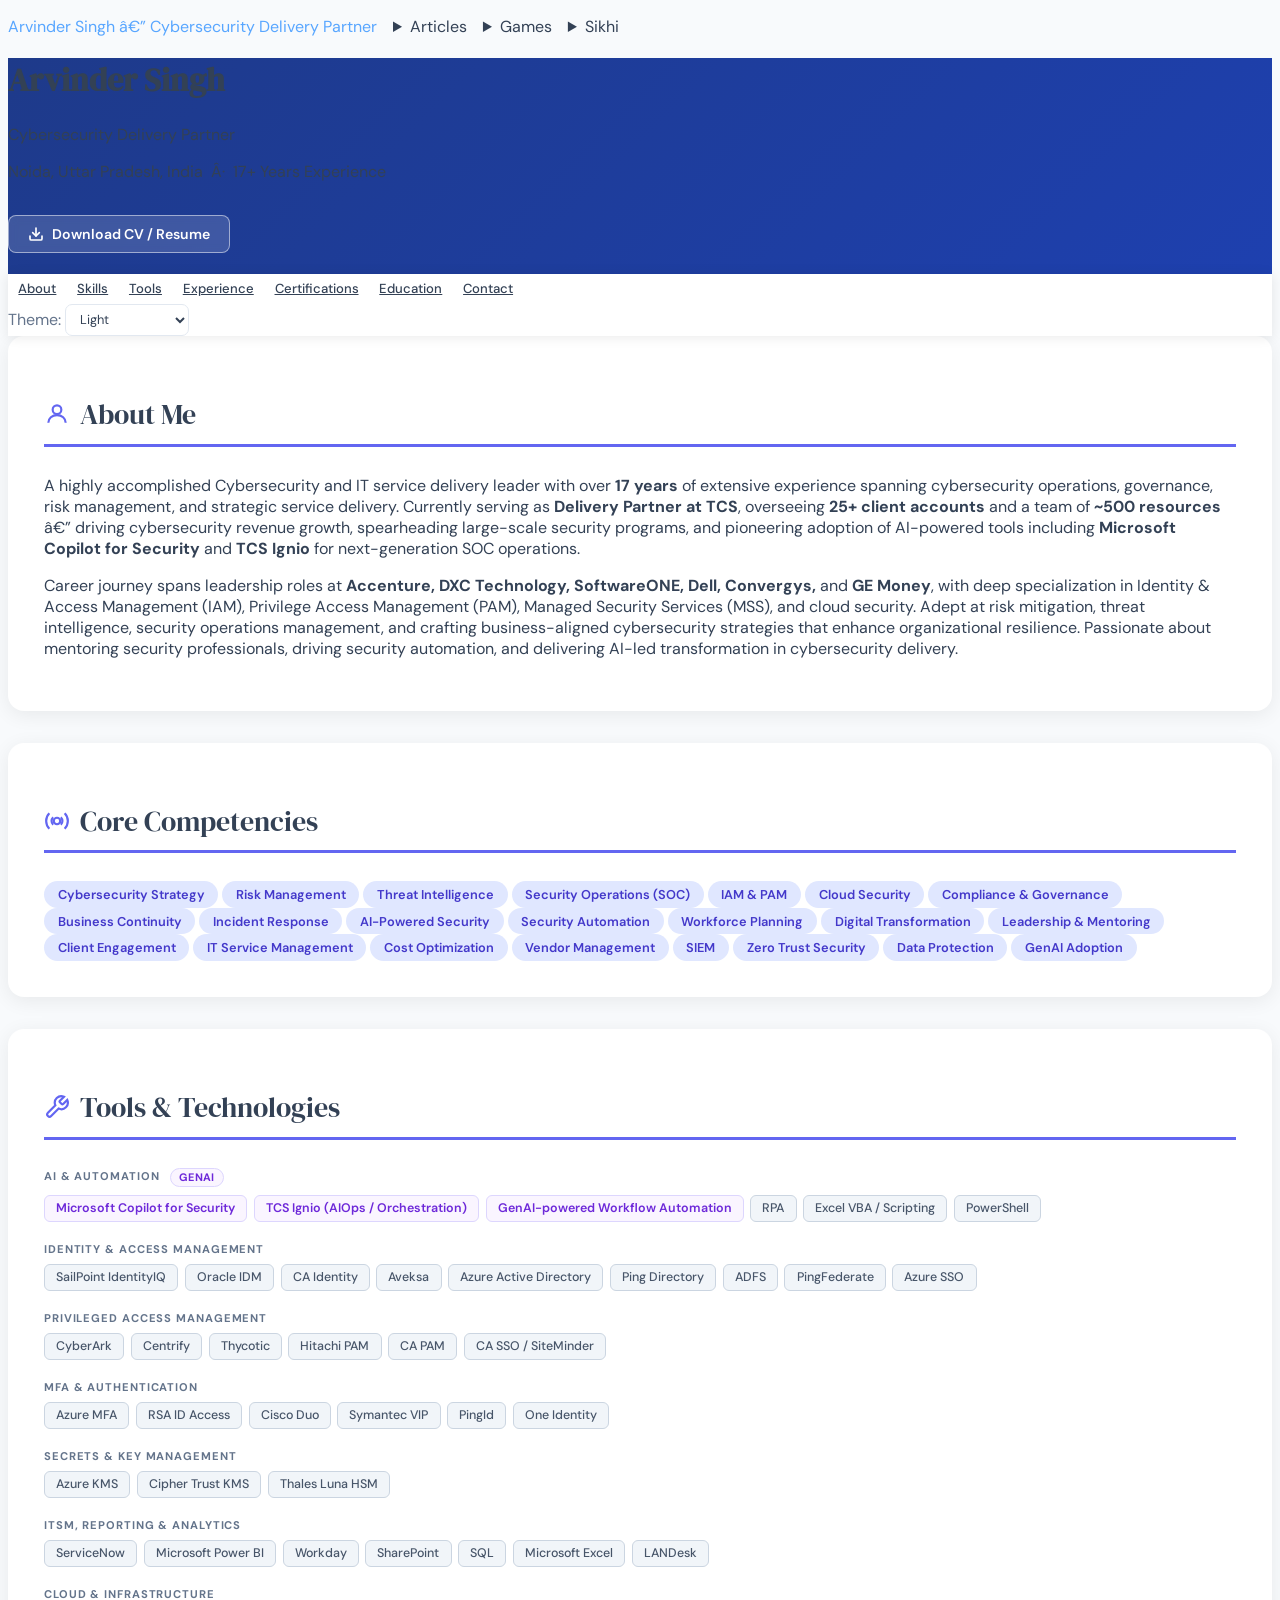
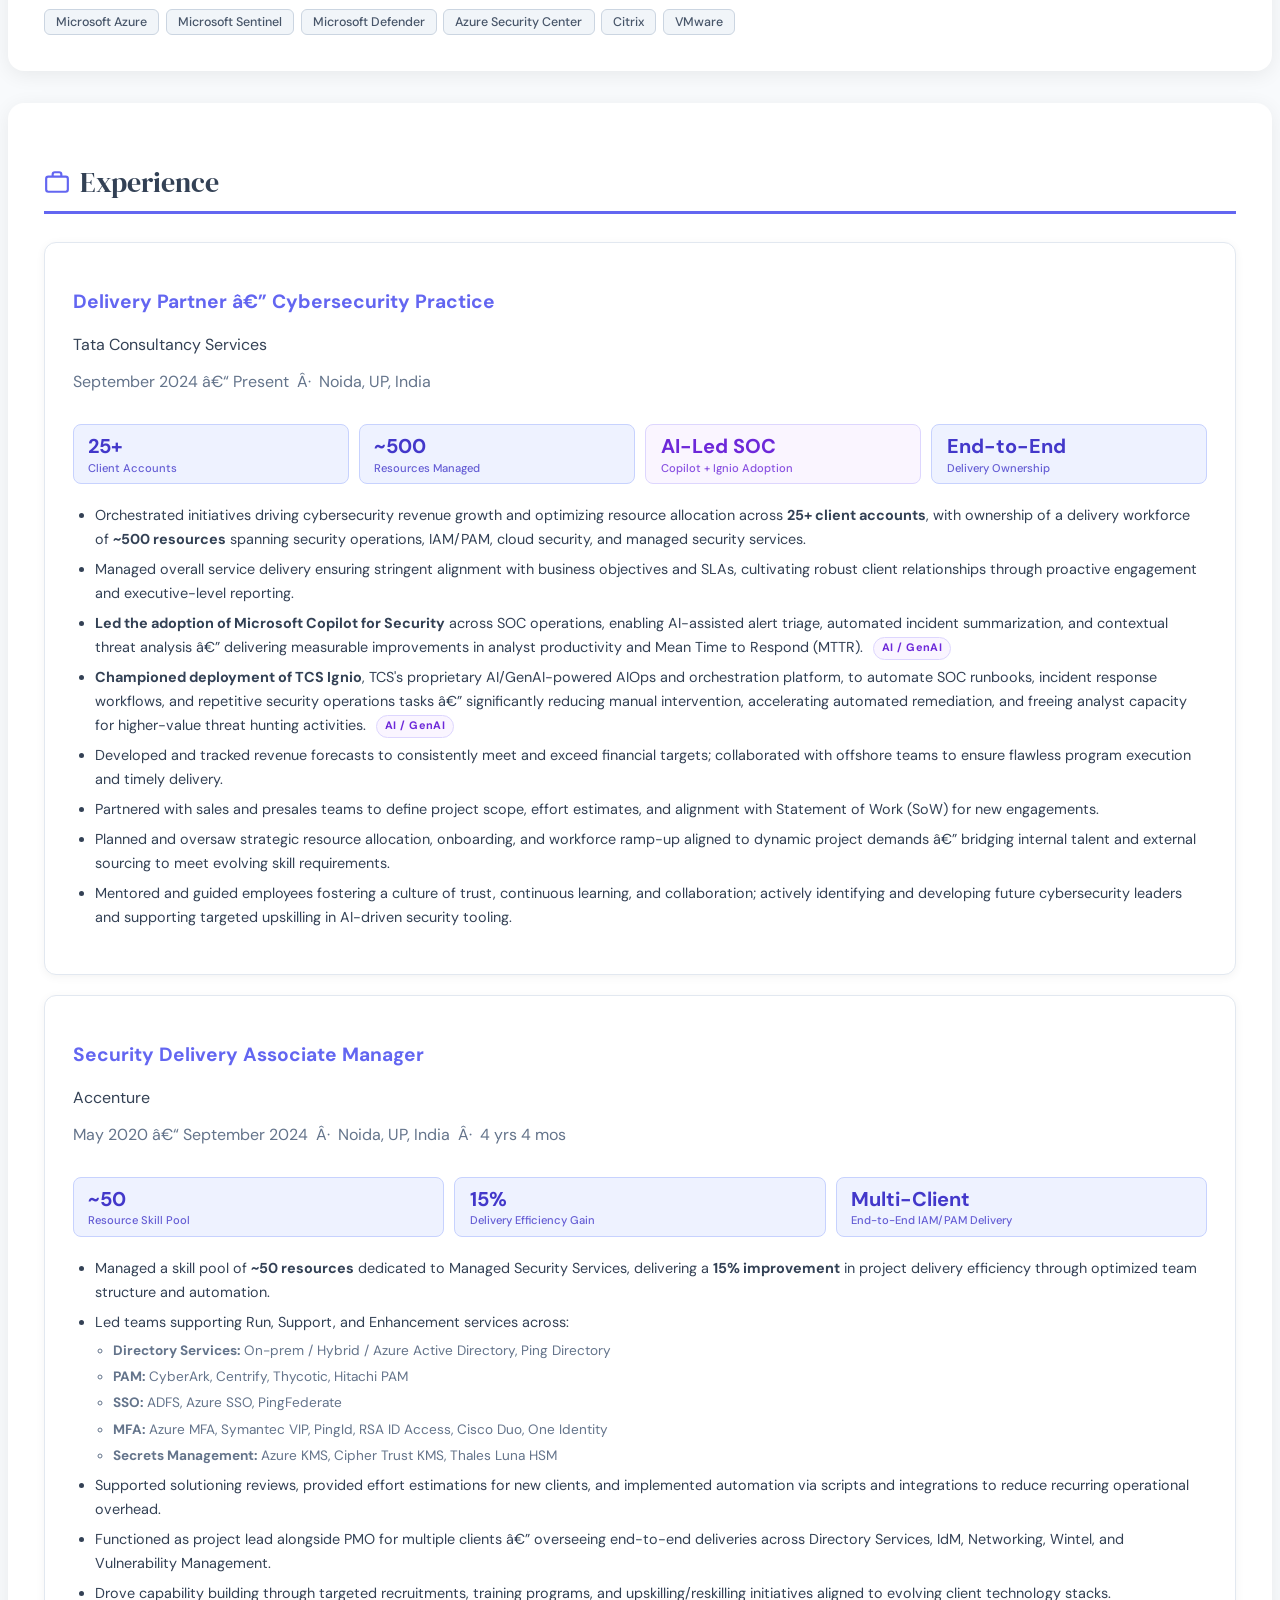
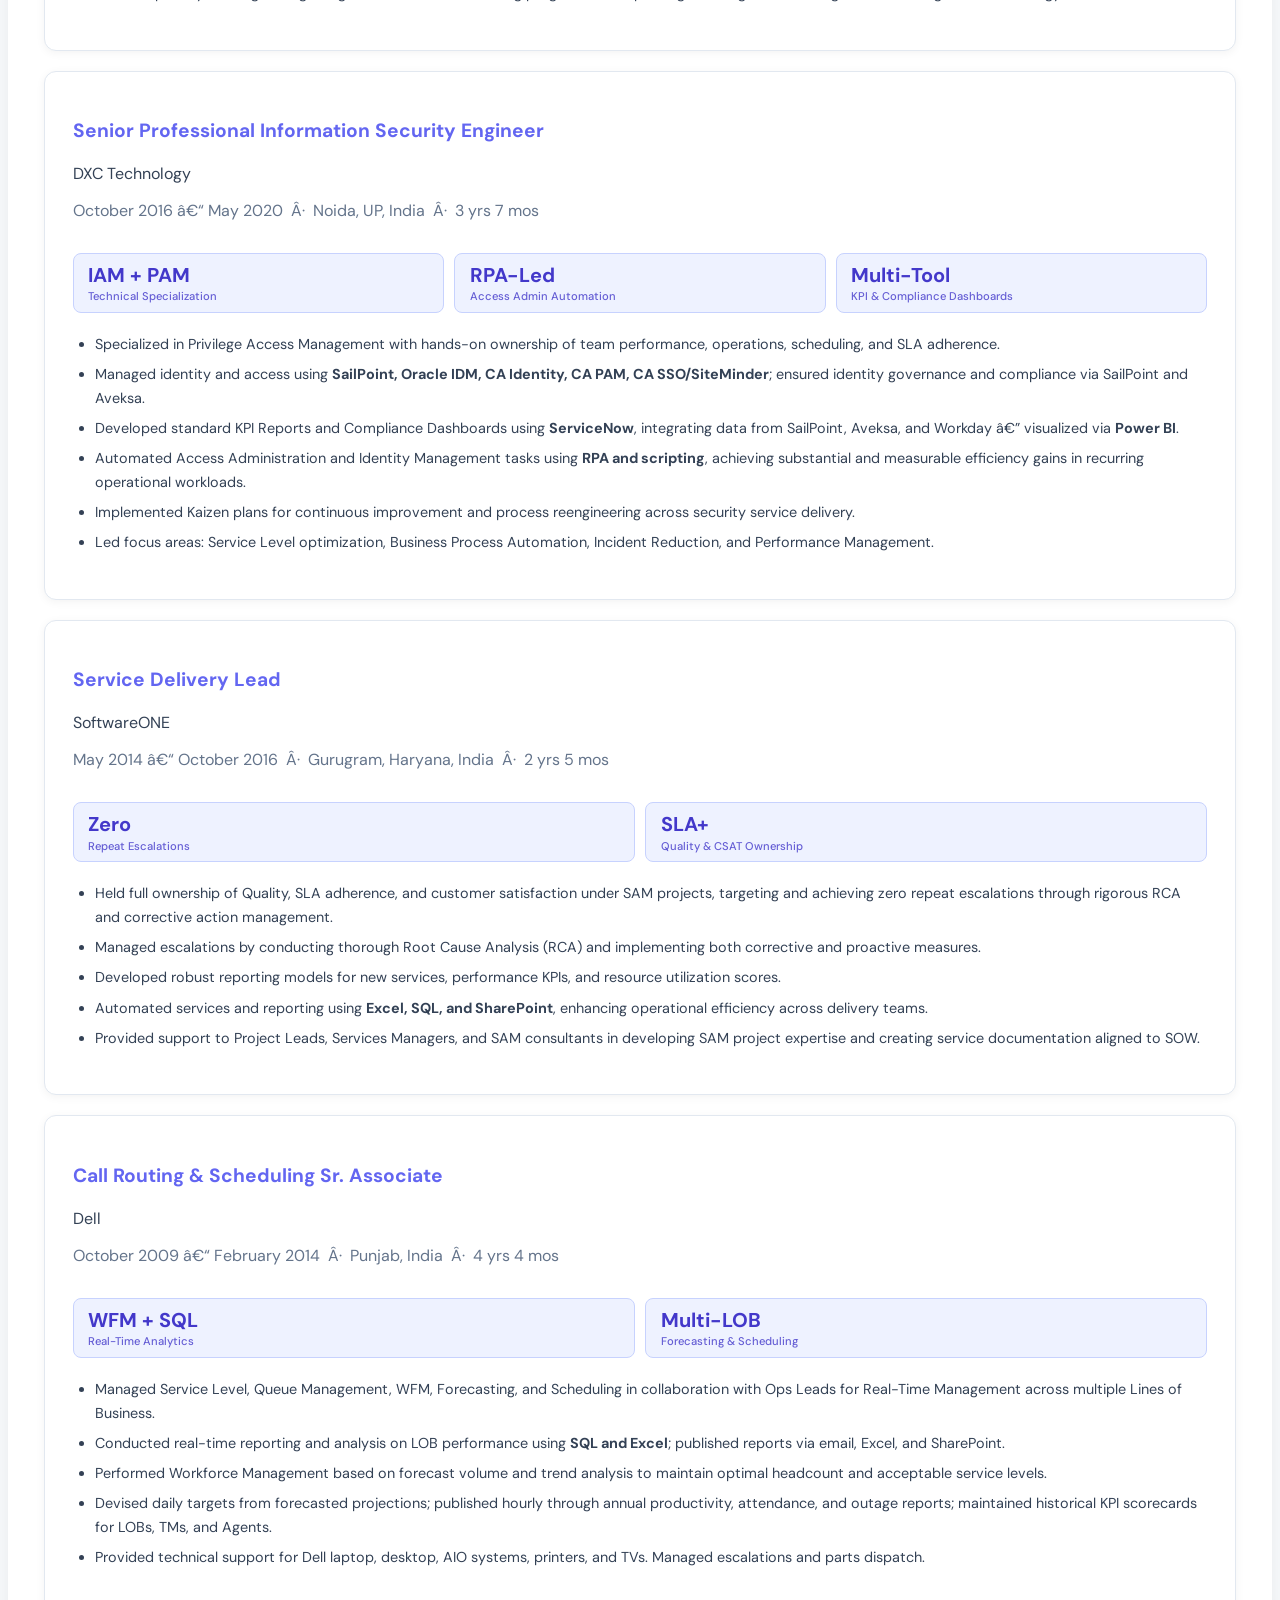
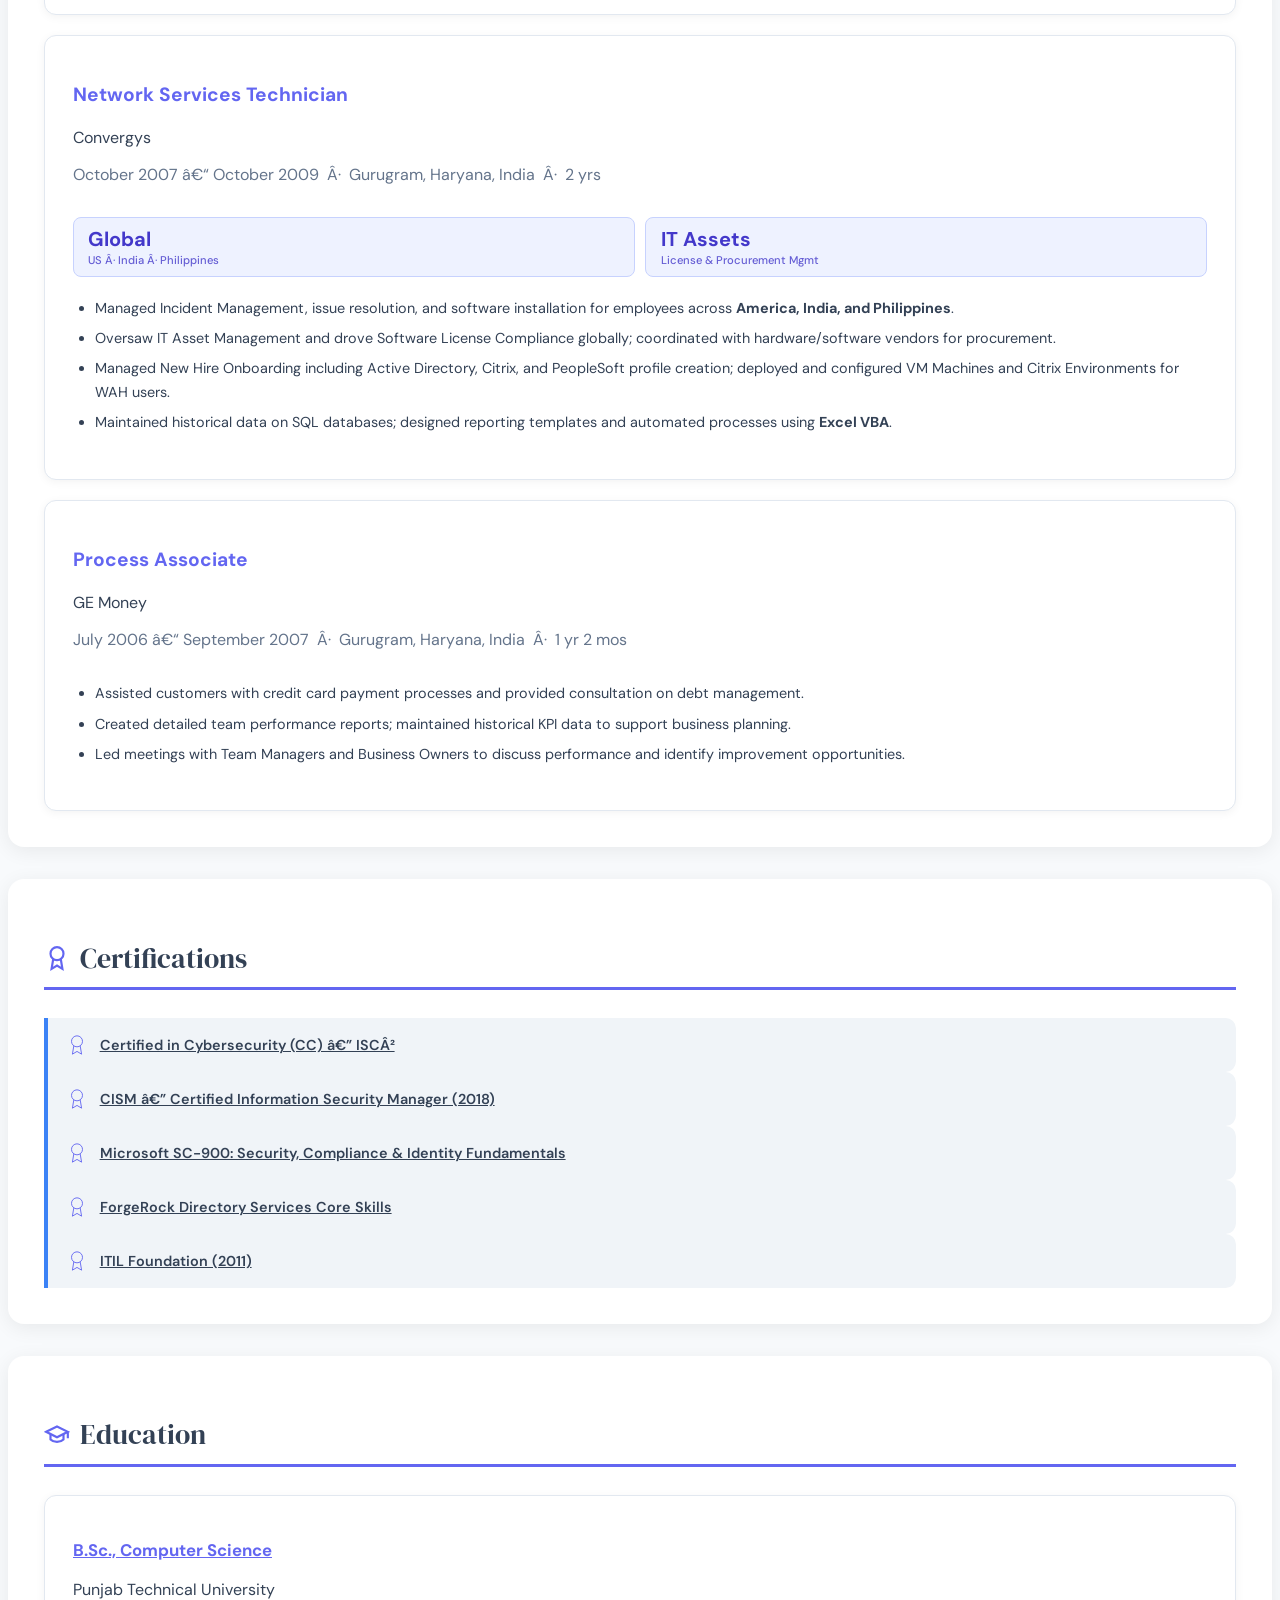
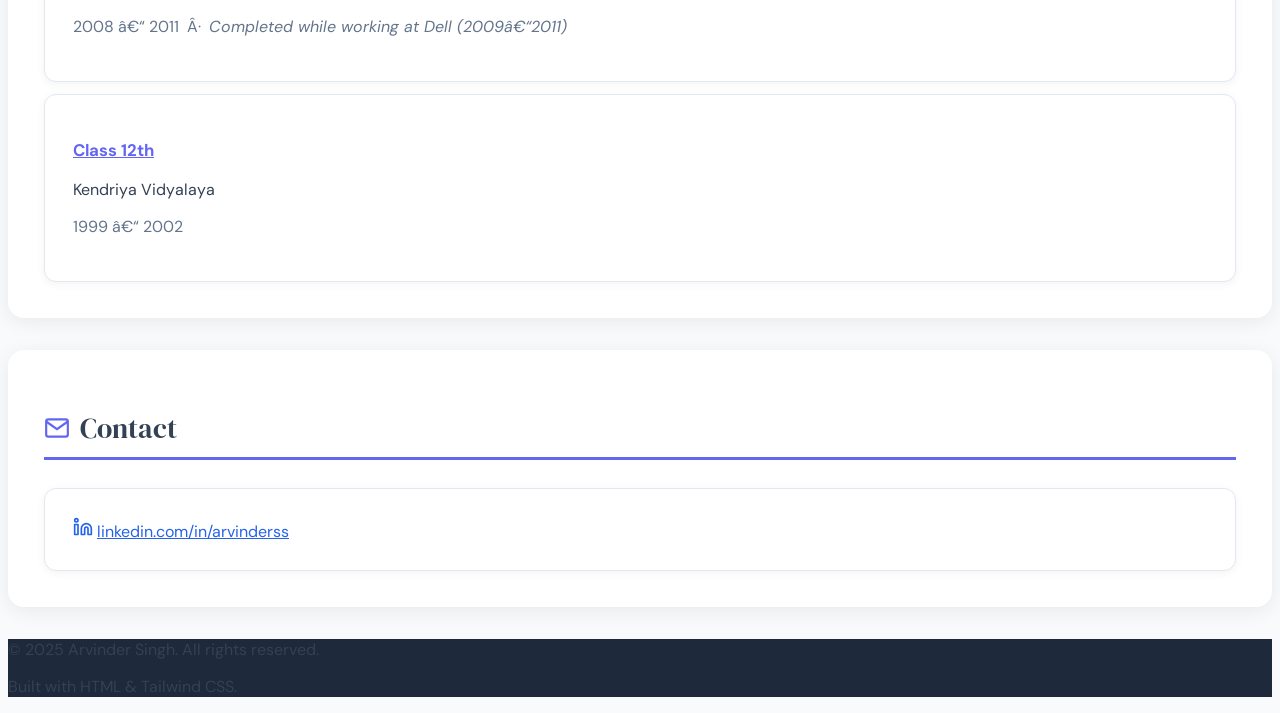
==== index.html @ 0ca07c7b "chore: regenerate navigation menu [skip ci]" ====
<!DOCTYPE html>
<html lang="en" class="light">
    <!-- NAV:START -->
<nav class="site-nav" aria-label="Site navigation">
  <ul>
    <li><a href="/index.html">Arvinder Singh — Cybersecurity Delivery Partner</a></li>
    <li>
      <details><summary>Articles</summary>
        <ul>
          <li><a href="/articles/india-deforestation-events.html">Counting the Felled — India&#x27;s Forests, the Shield We&#x27;re Removing, and What&#x27;s Planned Next</a></li>
          <li><a href="/articles/punjab-2027-sitrep.html">Punjab 2027 — Sitrep &amp; Strategic Briefing</a></li>
          <li><a href="/articles/whatsapp-vs-signal.html">The Illusion of Privacy: What WhatsApp Doesn&#x27;t Tell You</a></li>
          <li><a href="/articles/ai-threat-velocity-vs-remediation.html">The Velocity Gap — AI&#x27;s Asymmetric Impact on Threat Vectors and Vulnerability Remediation</a></li>
          <li><a href="/articles/rajesh-exports-sebi.html">The ₹15 Lakh Crore Question: Inside the Rajesh Exports Case — arvindersingh.me</a></li>
        </ul>
      </details>
    </li>
    <li>
      <details><summary>Games</summary>
        <ul>
          <li><a href="/games/animal-dice-v3.html">ਡੰਗਰ DICE</a></li>
        </ul>
      </details>
    </li>
    <li>
      <details><summary>Sikhi</summary>
        <ul>
          <li><a href="/sikhi/sikh-quiz.html">Sikh History &amp; Rehit Maryada Quiz</a></li>
        </ul>
      </details>
    </li>
  </ul>
</nav>
<!-- NAV:END -->
<head>
    <meta charset="UTF-8">
    <meta name="viewport" content="width=device-width, initial-scale=1.0">
    <title>Arvinder Singh — Cybersecurity Delivery Partner</title>
    <meta name="description" content="Arvinder Singh — 17+ years in cybersecurity leadership, delivery, IAM/PAM, AI-powered SOC operations, and strategic service delivery across 25+ accounts.">
    <meta name="keywords" content="Arvinder Singh, cybersecurity, delivery partner, IAM, PAM, SOC, Copilot for Security, TCS Ignio, GenAI, risk management, TCS, Accenture, DXC">
    <link rel="icon" href="https://placehold.co/32x32/6366f1/ffffff?text=AS" type="image/png">
    <script src="https://cdn.tailwindcss.com"></script>
    <link href="https://fonts.googleapis.com/css2?family=DM+Sans:wght@300;400;500;600;700&family=DM+Serif+Display&display=swap" rel="stylesheet">

    <style>
        /* ─── CSS Variables ─── */

        .site-nav ul { list-style: none; display: flex; gap: 1rem; padding: 0; flex-wrap: wrap; }
.site-nav a { color: var(--link, #58A6FF); text-decoration: none; }
.site-nav summary { cursor: pointer; }
        :root {
            --bg-color: #f8fafc;
            --text-color: #334155;
            --text-muted: #64748b;
            --primary-accent: #6366f1;
            --secondary-accent: #3b82f6;
            --card-bg: #ffffff;
            --border-color: #e2e8f0;
            --skill-bg: #e0e7ff;
            --skill-text: #4338ca;
            --cert-bg: #f0f4f8;
            --cert-border: #3b82f6;
            --header-from: #1e3a8a;
            --header-to: #1e40af;
            --footer-bg: #1e293b;
            --link-color: #2563eb;
            --link-hover-color: #1e40af;
            --nav-bg: rgba(255,255,255,0.93);
            --nav-shadow: 0 1px 12px rgba(0,0,0,0.09);
            --achievement-bg: #eef2ff;
            --achievement-text: #4338ca;
            --achievement-border: #c7d2fe;
            --tools-badge-bg: #f1f5f9;
            --tools-badge-text: #475569;
            --tools-badge-border: #cbd5e1;
            --ai-badge-bg: #faf5ff;
            --ai-badge-text: #6d28d9;
            --ai-badge-border: #ddd6fe;
        }
        html.dark {
            --bg-color: #1a202c; --text-color: #e2e8f0; --text-muted: #94a3b8;
            --primary-accent: #818cf8; --secondary-accent: #6366f1;
            --card-bg: #2d3748; --border-color: #4a5568;
            --skill-bg: #374151; --skill-text: #a5b4fc;
            --cert-bg: #2d3748; --cert-border: #6366f1;
            --header-from: #1e3a8a; --header-to: #172554;
            --footer-bg: #0f172a; --link-color: #a5b4fc; --link-hover-color: #818cf8;
            --nav-bg: rgba(26,32,44,0.95); --nav-shadow: 0 1px 12px rgba(0,0,0,0.3);
            --achievement-bg: #1e1b4b; --achievement-text: #a5b4fc; --achievement-border: #3730a3;
            --tools-badge-bg: #374151; --tools-badge-text: #cbd5e1; --tools-badge-border: #4b5563;
            --ai-badge-bg: #2e1065; --ai-badge-text: #c4b5fd; --ai-badge-border: #5b21b6;
        }
        html.theme-forest {
            --bg-color: #f0fdf4; --text-color: #166534; --text-muted: #4ade80;
            --primary-accent: #15803d; --secondary-accent: #22c55e;
            --card-bg: #ffffff; --border-color: #dcfce7;
            --skill-bg: #dcfce7; --skill-text: #166534;
            --cert-bg: #ecfdf5; --cert-border: #22c55e;
            --header-from: #14532d; --header-to: #166534;
            --footer-bg: #0c4a6e; --link-color: #16a34a; --link-hover-color: #15803d;
            --nav-bg: rgba(240,253,244,0.95); --nav-shadow: 0 1px 12px rgba(21,128,61,0.12);
            --achievement-bg: #dcfce7; --achievement-text: #14532d; --achievement-border: #86efac;
            --tools-badge-bg: #f0fdf4; --tools-badge-text: #166534; --tools-badge-border: #bbf7d0;
            --ai-badge-bg: #ecfdf5; --ai-badge-text: #064e3b; --ai-badge-border: #6ee7b7;
        }
        html.theme-ocean {
            --bg-color: #e0f2fe; --text-color: #0369a1; --text-muted: #38bdf8;
            --primary-accent: #0284c7; --secondary-accent: #0ea5e9;
            --card-bg: #ffffff; --border-color: #bfdbfe;
            --skill-bg: #bfdbfe; --skill-text: #0369a1;
            --cert-bg: #dbeafe; --cert-border: #0ea5e9;
            --header-from: #0369a1; --header-to: #075985;
            --footer-bg: #082f49; --link-color: #0ea5e9; --link-hover-color: #0284c7;
            --nav-bg: rgba(224,242,254,0.95); --nav-shadow: 0 1px 12px rgba(2,132,199,0.12);
            --achievement-bg: #dbeafe; --achievement-text: #1e40af; --achievement-border: #93c5fd;
            --tools-badge-bg: #e0f2fe; --tools-badge-text: #0369a1; --tools-badge-border: #7dd3fc;
            --ai-badge-bg: #ede9fe; --ai-badge-text: #4338ca; --ai-badge-border: #a5b4fc;
        }
        html.theme-sunset {
            --bg-color: #fff7ed; --text-color: #9a3412; --text-muted: #fb923c;
            --primary-accent: #ea580c; --secondary-accent: #f97316;
            --card-bg: #ffffff; --border-color: #fed7aa;
            --skill-bg: #fed7aa; --skill-text: #9a3412;
            --cert-bg: #ffedd5; --cert-border: #f97316;
            --header-from: #c2410c; --header-to: #9a3412;
            --footer-bg: #7c2d12; --link-color: #ea580c; --link-hover-color: #c2410c;
            --nav-bg: rgba(255,247,237,0.95); --nav-shadow: 0 1px 12px rgba(234,88,12,0.12);
            --achievement-bg: #ffedd5; --achievement-text: #7c2d12; --achievement-border: #fdba74;
            --tools-badge-bg: #fff7ed; --tools-badge-text: #9a3412; --tools-badge-border: #fcd34d;
            --ai-badge-bg: #fdf4ff; --ai-badge-text: #7e22ce; --ai-badge-border: #e9d5ff;
        }
        html.theme-mystic {
            --bg-color: #f5f3ff; --text-color: #5b21b6; --text-muted: #a78bfa;
            --primary-accent: #7c3aed; --secondary-accent: #8b5cf6;
            --card-bg: #ffffff; --border-color: #ddd6fe;
            --skill-bg: #ddd6fe; --skill-text: #5b21b6;
            --cert-bg: #ede9fe; --cert-border: #8b5cf6;
            --header-from: #6d28d9; --header-to: #5b21b6;
            --footer-bg: #3b0764; --link-color: #8b5cf6; --link-hover-color: #7c3aed;
            --nav-bg: rgba(245,243,255,0.95); --nav-shadow: 0 1px 12px rgba(124,58,237,0.12);
            --achievement-bg: #ede9fe; --achievement-text: #4c1d95; --achievement-border: #c4b5fd;
            --tools-badge-bg: #f5f3ff; --tools-badge-text: #5b21b6; --tools-badge-border: #ddd6fe;
            --ai-badge-bg: #fdf4ff; --ai-badge-text: #86198f; --ai-badge-border: #f0abfc;
        }
        html.theme-highcontrast {
            --bg-color: #000; --text-color: #fff; --text-muted: #ccc;
            --primary-accent: #00ff00; --secondary-accent: #00cc00;
            --card-bg: #1a1a1a; --border-color: #333;
            --skill-bg: #222; --skill-text: #00ff00;
            --cert-bg: #111; --cert-border: #00ff00;
            --header-from: #005500; --header-to: #003300;
            --footer-bg: #000; --link-color: #00ff00; --link-hover-color: #00cc00;
            --nav-bg: rgba(0,0,0,0.97); --nav-shadow: 0 1px 12px rgba(0,255,0,0.2);
            --achievement-bg: #001100; --achievement-text: #00ff00; --achievement-border: #006600;
            --tools-badge-bg: #111; --tools-badge-text: #ccc; --tools-badge-border: #333;
            --ai-badge-bg: #0a0020; --ai-badge-text: #cc99ff; --ai-badge-border: #440088;
        }
        html.theme-monochrome {
            --bg-color: #f0f0f0; --text-color: #1a1a1a; --text-muted: #666;
            --primary-accent: #444; --secondary-accent: #888;
            --card-bg: #fff; --border-color: #ccc;
            --skill-bg: #e0e0e0; --skill-text: #333;
            --cert-bg: #e8e8e8; --cert-border: #888;
            --header-from: #333; --header-to: #111;
            --footer-bg: #111; --link-color: #444; --link-hover-color: #222;
            --nav-bg: rgba(240,240,240,0.95); --nav-shadow: 0 1px 12px rgba(0,0,0,0.1);
            --achievement-bg: #e0e0e0; --achievement-text: #111; --achievement-border: #aaa;
            --tools-badge-bg: #ebebeb; --tools-badge-text: #444; --tools-badge-border: #bbb;
            --ai-badge-bg: #f0f0f0; --ai-badge-text: #333; --ai-badge-border: #999;
        }
        html.theme-sepia {
            --bg-color: #fdf6e3; --text-color: #3b2f1e; --text-muted: #9c7c5a;
            --primary-accent: #7a4e2c; --secondary-accent: #a07a5c;
            --card-bg: #fffcf5; --border-color: #e0d3b8;
            --skill-bg: #ecdec8; --skill-text: #4a3520;
            --cert-bg: #f5efe1; --cert-border: #a07a5c;
            --header-from: #6b3f1e; --header-to: #4a2c10;
            --footer-bg: #3a2510; --link-color: #7a4e2c; --link-hover-color: #5a3518;
            --nav-bg: rgba(253,246,227,0.95); --nav-shadow: 0 1px 12px rgba(122,78,44,0.12);
            --achievement-bg: #f5ece0; --achievement-text: #4a2c10; --achievement-border: #c4a882;
            --tools-badge-bg: #fdf6e3; --tools-badge-text: #5a3c20; --tools-badge-border: #d4b896;
            --ai-badge-bg: #f8f0ff; --ai-badge-text: #5b21b6; --ai-badge-border: #d8b4fe;
        }
        html.theme-teal {
            --bg-color: #e0f7fa; --text-color: #004d40; --text-muted: #4db6ac;
            --primary-accent: #00695c; --secondary-accent: #00bcd4;
            --card-bg: #fff; --border-color: #b2ebf2;
            --skill-bg: #b2ebf2; --skill-text: #004d40;
            --cert-bg: #e0f2f7; --cert-border: #00bcd4;
            --header-from: #004d40; --header-to: #003330;
            --footer-bg: #00251a; --link-color: #00838f; --link-hover-color: #00695c;
            --nav-bg: rgba(224,247,250,0.95); --nav-shadow: 0 1px 12px rgba(0,77,64,0.12);
            --achievement-bg: #ccfbf1; --achievement-text: #064e3b; --achievement-border: #6ee7b7;
            --tools-badge-bg: #e0f7fa; --tools-badge-text: #004d40; --tools-badge-border: #80deea;
            --ai-badge-bg: #ede9fe; --ai-badge-text: #4c1d95; --ai-badge-border: #c4b5fd;
        }

        /* ─── Base ─── */
        *, *::before, *::after { box-sizing: border-box; }
        body {
            font-family: 'DM Sans', sans-serif;
            background-color: var(--bg-color);
            color: var(--text-color);
            transition: background-color 0.3s, color 0.3s;
            scroll-behavior: smooth;
        }

        /* ─── Sticky Nav ─── */
        #sticky-nav {
            position: sticky; top: 0; z-index: 100;
            background: var(--nav-bg);
            box-shadow: var(--nav-shadow);
            backdrop-filter: blur(10px);
            -webkit-backdrop-filter: blur(10px);
            transition: background 0.3s, box-shadow 0.3s;
        }
        .nav-link {
            color: var(--text-color); font-size: 0.82rem; font-weight: 500;
            padding: 0.4rem 0.65rem; border-radius: 6px;
            transition: background 0.2s, color 0.2s; white-space: nowrap;
        }
        .nav-link:hover { background: var(--skill-bg); color: var(--primary-accent); }
        #themeSelector {
            background-color: var(--card-bg); color: var(--text-color);
            border: 1px solid var(--border-color); border-radius: 7px;
            padding: 0.35rem 0.65rem; font-size: 0.8rem;
            font-family: 'DM Sans', sans-serif; cursor: pointer;
            transition: background 0.3s, color 0.3s, border 0.3s;
        }
        #themeSelector:focus { outline: 2px solid var(--primary-accent); }
        #nav-links { display: none; flex-direction: column; padding: 0.5rem 1rem 1rem; gap: 0.2rem; }
        #nav-links.open { display: flex; }
        @media (min-width: 640px) {
            #nav-links { display: flex !important; flex-direction: row; padding: 0; gap: 0; }
            #hamburger { display: none !important; }
        }

        /* ─── Header ─── */
        .header-bg { background: linear-gradient(135deg, var(--header-from) 0%, var(--header-to) 100%); }

        /* ─── Sections ─── */
        .section-styled {
            background-color: var(--card-bg); padding: 1.75rem;
            border-radius: 1rem; box-shadow: 0 4px 20px rgba(0,0,0,0.07);
            margin-bottom: 2rem; transition: background 0.3s;
        }
        @media (min-width: 640px) { .section-styled { padding: 2.25rem; } }

        .section-title {
            color: var(--text-color);
            border-bottom: 3px solid var(--primary-accent);
            padding-bottom: 0.65rem; margin-bottom: 1.75rem;
            display: flex; align-items: center; gap: 0.65rem;
            font-family: 'DM Serif Display', serif;
            font-size: clamp(1.35rem, 3.5vw, 1.75rem); font-weight: 400;
        }
        .section-title svg { flex-shrink: 0; fill: none; stroke: var(--primary-accent); stroke-width: 2; }

        h1, h2 { font-family: 'DM Serif Display', serif; }

        /* ─── Key Achievements Banner ─── */
        .achievements-row {
            display: flex; flex-wrap: wrap; gap: 0.65rem;
            margin-bottom: 1.25rem;
        }
        .achievement-chip {
            background: var(--achievement-bg);
            color: var(--achievement-text);
            border: 1px solid var(--achievement-border);
            border-radius: 8px; padding: 0.55rem 0.9rem;
            display: flex; flex-direction: column;
            min-width: 120px; flex: 1;
            transition: background 0.3s, color 0.3s, border 0.3s;
        }
        .achievement-chip .stat { font-size: 1.25rem; font-weight: 700; line-height: 1.2; }
        .achievement-chip .stat-label { font-size: 0.7rem; font-weight: 500; opacity: 0.8; margin-top: 0.15rem; }
        /* AI/GenAI highlighted chip */
        .achievement-chip.ai-chip {
            background: var(--ai-badge-bg);
            color: var(--ai-badge-text);
            border-color: var(--ai-badge-border);
        }

        /* ─── Experience Cards ─── */
        .experience-card {
            background-color: var(--card-bg);
            border: 1px solid var(--border-color);
            border-radius: 0.75rem; padding: 1.5rem;
            margin-bottom: 1.25rem;
            box-shadow: 0 2px 10px rgba(0,0,0,0.05);
            transition: transform 0.25s ease, box-shadow 0.25s ease, background 0.3s, border 0.3s;
        }
        @media (min-width: 640px) { .experience-card { padding: 1.75rem; } }
        .experience-card:hover { transform: translateY(-3px); box-shadow: 0 8px 24px rgba(0,0,0,0.09); }
        .experience-card h3 {
            color: var(--primary-accent);
            font-size: clamp(0.95rem, 2.5vw, 1.2rem);
            font-weight: 700; line-height: 1.3;
        }
        .card-header { display: flex; align-items: flex-start; gap: 0.9rem; margin-bottom: 1rem; flex-wrap: wrap; }
        .company-logo {
            width: 48px; height: 48px; object-fit: contain;
            border-radius: 6px; flex-shrink: 0;
            border: 1px solid var(--border-color);
            background: #fff; padding: 3px;
        }
        .card-header-text { flex: 1; min-width: 0; }

        /* ─── Skills ─── */
        .skill-item {
            background-color: var(--skill-bg); color: var(--skill-text);
            font-size: 0.8rem; padding: 0.3rem 0.85rem; border-radius: 9999px;
            font-weight: 600; display: inline-block;
            transition: transform 0.2s, opacity 0.2s, background 0.3s, color 0.3s;
        }
        .skill-item:hover { transform: translateY(-2px); opacity: 0.85; }

        /* ─── Tools & Tech Badges ─── */
        .tools-category { margin-bottom: 1.25rem; }
        .tools-category-label {
            font-size: 0.7rem; font-weight: 700; letter-spacing: 0.08em;
            text-transform: uppercase; color: var(--text-muted);
            margin-bottom: 0.5rem;
        }
        .tools-wrap { display: flex; flex-wrap: wrap; gap: 0.4rem; }
        .tool-badge {
            background: var(--tools-badge-bg); color: var(--tools-badge-text);
            border: 1px solid var(--tools-badge-border);
            font-size: 0.78rem; font-weight: 500;
            padding: 0.28rem 0.7rem; border-radius: 6px;
            transition: background 0.2s, transform 0.2s;
        }
        .tool-badge:hover { transform: translateY(-1px); }
        .tool-badge.ai {
            background: var(--ai-badge-bg); color: var(--ai-badge-text);
            border-color: var(--ai-badge-border); font-weight: 600;
        }

        /* ─── Certifications ─── */
        .certification-item {
            background-color: var(--cert-bg);
            border-left: 4px solid var(--cert-border);
            border-radius: 0 0.65rem 0.65rem 0;
            padding: 1rem 1.1rem;
            display: flex; align-items: center; gap: 0.75rem;
            transition: transform 0.2s, box-shadow 0.2s, background 0.3s, border 0.3s;
        }
        .certification-item:hover { transform: translateX(4px); box-shadow: 0 4px 12px rgba(0,0,0,0.08); }
        .certification-item svg { flex-shrink: 0; stroke: var(--primary-accent); fill: none; }
        .certification-item a {
            color: var(--text-color); font-weight: 600; font-size: 0.9rem; transition: color 0.2s;
        }
        .certification-item a:hover { color: var(--link-hover-color); text-decoration: underline; }

        /* ─── Lists ─── */
        .bullet-list { list-style: disc; padding-left: 1.35rem; }
        .bullet-list li { margin-bottom: 0.4rem; line-height: 1.65; font-size: 0.9rem; }
        .sub-bullet-list { list-style: circle; padding-left: 1.15rem; margin-top: 0.3rem; }
        .sub-bullet-list li { margin-bottom: 0.25rem; font-size: 0.85rem; color: var(--text-muted); }

        /* ─── AI highlight pill ─── */
        .ai-pill {
            display: inline-block;
            background: var(--ai-badge-bg); color: var(--ai-badge-text);
            border: 1px solid var(--ai-badge-border);
            font-size: 0.68rem; font-weight: 700; letter-spacing: 0.04em;
            padding: 0.1rem 0.5rem; border-radius: 99px; margin-left: 0.4rem;
            vertical-align: middle; white-space: nowrap;
        }

        /* ─── Footer ─── */
        .footer-bg { background-color: var(--footer-bg); }

        /* ─── Scroll to top ─── */
        #scrollToTopBtn {
            position: fixed; bottom: 1.5rem; right: 1.5rem;
            background-color: var(--primary-accent); color: white;
            width: 42px; height: 42px; border-radius: 50%;
            display: none; align-items: center; justify-content: center;
            box-shadow: 0 4px 14px rgba(0,0,0,0.22); cursor: pointer; z-index: 999;
            transition: background 0.3s, transform 0.2s; border: none;
        }
        #scrollToTopBtn:hover { transform: translateY(-2px); }
        #scrollToTopBtn.visible { display: flex; }

        /* ─── Helpers ─── */
        .text-muted { color: var(--text-muted); }
        .education-link { color: var(--primary-accent); transition: color 0.2s; }
        .education-link:hover { color: var(--link-hover-color); text-decoration: underline; }
        .contact-link { color: var(--link-color); transition: color 0.2s; }
        .contact-link:hover { color: var(--link-hover-color); }
        .divider { border: none; border-top: 1px solid var(--border-color); margin: 1.1rem 0; }

        /* ─── CV Download button ─── */
        .cv-btn {
            display: inline-flex; align-items: center; gap: 0.5rem;
            background: rgba(255,255,255,0.15);
            border: 1.5px solid rgba(255,255,255,0.5);
            color: white; font-weight: 600; font-size: 0.88rem;
            padding: 0.55rem 1.2rem; border-radius: 8px;
            transition: background 0.2s, border 0.2s, transform 0.2s;
            text-decoration: none; backdrop-filter: blur(4px);
            margin-top: 1.1rem;
        }
        .cv-btn:hover { background: rgba(255,255,255,0.25); transform: translateY(-1px); }
    </style>
</head>
<body class="antialiased">

    <!-- ─── Header ─── -->
    <header class="header-bg text-white py-10 px-4 sm:py-16">
        <div class="max-w-5xl mx-auto flex flex-col sm:flex-row items-center justify-between gap-8">
            <div class="text-center sm:text-left">
                <h1 class="text-4xl sm:text-5xl lg:text-6xl font-normal mb-2 leading-tight">Arvinder Singh</h1>
                <p class="text-xl sm:text-2xl font-light opacity-90">Cybersecurity Delivery Partner</p>
                <p class="text-sm sm:text-base mt-1 opacity-70">Noida, Uttar Pradesh, India &nbsp;·&nbsp; 17+ Years Experience</p>
                <!-- CV Download Button — replace href with your actual CV URL -->
                <a href="#" class="cv-btn" title="Update this link with your CV file URL">
                    <svg width="16" height="16" viewBox="0 0 24 24" fill="none" stroke="currentColor" stroke-width="2.5" stroke-linecap="round" stroke-linejoin="round"><path d="M21 15v4a2 2 0 0 1-2 2H5a2 2 0 0 1-2-2v-4"/><polyline points="7 10 12 15 17 10"/><line x1="12" y1="15" x2="12" y2="3"/></svg>
                    Download CV / Resume
                </a>
            </div>
            <div class="w-36 h-36 sm:w-44 sm:h-44 rounded-full overflow-hidden border-[6px] border-white/80 shadow-2xl flex-shrink-0">
                <img src="https://raw.githubusercontent.com/arvinderss/website/main/assets/arvinder-profile-picture.png"
                     alt="Arvinder Singh" class="w-full h-full object-cover" loading="lazy"
                     onerror="this.src='https://placehold.co/176x176/6366f1/ffffff?text=AS'">
            </div>
        </div>
    </header>

    <!-- ─── Sticky Nav ─── -->
    <nav id="sticky-nav" aria-label="Page sections">
        <div class="max-w-5xl mx-auto px-4 flex items-center justify-between py-2">
            <div class="flex items-center gap-1 flex-1 min-w-0">
                <button id="hamburger" aria-label="Toggle navigation"
                        class="sm:hidden p-2 rounded-md flex-shrink-0"
                        style="color:var(--text-color);background:var(--skill-bg);"
                        onclick="document.getElementById('nav-links').classList.toggle('open')">
                    <svg width="17" height="17" viewBox="0 0 24 24" fill="none" stroke="currentColor" stroke-width="2.5" stroke-linecap="round"><line x1="3" y1="6" x2="21" y2="6"/><line x1="3" y1="12" x2="21" y2="12"/><line x1="3" y1="18" x2="21" y2="18"/></svg>
                </button>
                <div id="nav-links" class="sm:flex sm:flex-row sm:items-center sm:gap-0.5">
                    <a href="#about"          class="nav-link">About</a>
                    <a href="#skills"         class="nav-link">Skills</a>
                    <a href="#tools"          class="nav-link">Tools</a>
                    <a href="#experience"     class="nav-link">Experience</a>
                    <a href="#certifications" class="nav-link">Certifications</a>
                    <a href="#education"      class="nav-link">Education</a>
                    <a href="#contact"        class="nav-link">Contact</a>
                </div>
            </div>
            <div class="flex items-center gap-2 flex-shrink-0 pl-2">
                <label for="themeSelector" class="text-xs font-medium hidden sm:block" style="color:var(--text-muted)">Theme:</label>
                <select id="themeSelector" aria-label="Select Theme">
                    <option value="light">Light</option>
                    <option value="dark">Dark</option>
                    <option value="theme-forest">Forest</option>
                    <option value="theme-ocean">Ocean</option>
                    <option value="theme-sunset">Sunset</option>
                    <option value="theme-mystic">Mystic</option>
                    <option value="theme-highcontrast">High Contrast</option>
                    <option value="theme-monochrome">Monochrome</option>
                    <option value="theme-sepia">Sepia</option>
                    <option value="theme-teal">Teal</option>
                </select>
            </div>
        </div>
    </nav>

    <!-- ─── Main ─── -->
    <main class="max-w-5xl mx-auto py-8 px-4 sm:px-6">

        <!-- ── About ── -->
        <section id="about" class="section-styled">
            <h2 class="section-title">
                <svg width="26" height="26" viewBox="0 0 24 24"><circle cx="12" cy="8" r="4"/><path d="M4 20c0-4 3.6-7 8-7s8 3 8 7"/></svg>
                About Me
            </h2>
            <p class="text-base sm:text-lg leading-relaxed mb-4">
                A highly accomplished Cybersecurity and IT service delivery leader with over <strong>17 years</strong> of extensive experience spanning cybersecurity operations, governance, risk management, and strategic service delivery. Currently serving as <strong>Delivery Partner at TCS</strong>, overseeing <strong>25+ client accounts</strong> and a team of <strong>~500 resources</strong> — driving cybersecurity revenue growth, spearheading large-scale security programs, and pioneering adoption of AI-powered tools including <strong>Microsoft Copilot for Security</strong> and <strong>TCS Ignio</strong> for next-generation SOC operations.
            </p>
            <p class="text-base sm:text-lg leading-relaxed">
                Career journey spans leadership roles at <strong>Accenture, DXC Technology, SoftwareONE, Dell, Convergys,</strong> and <strong>GE Money</strong>, with deep specialization in Identity & Access Management (IAM), Privilege Access Management (PAM), Managed Security Services (MSS), and cloud security. Adept at risk mitigation, threat intelligence, security operations management, and crafting business-aligned cybersecurity strategies that enhance organizational resilience. Passionate about mentoring security professionals, driving security automation, and delivering AI-led transformation in cybersecurity delivery.
            </p>
        </section>

        <!-- ── Core Competencies ── -->
        <section id="skills" class="section-styled">
            <h2 class="section-title">
                <svg width="26" height="26" viewBox="0 0 24 24"><circle cx="12" cy="12" r="3"/><path d="M19.07 4.93a10 10 0 0 1 0 14.14M4.93 4.93a10 10 0 0 0 0 14.14M15.54 8.46a5 5 0 0 1 0 7.07M8.46 8.46a5 5 0 0 0 0 7.07"/></svg>
                Core Competencies
            </h2>
            <div class="flex flex-wrap gap-2">
                <span class="skill-item">Cybersecurity Strategy</span>
                <span class="skill-item">Risk Management</span>
                <span class="skill-item">Threat Intelligence</span>
                <span class="skill-item">Security Operations (SOC)</span>
                <span class="skill-item">IAM &amp; PAM</span>
                <span class="skill-item">Cloud Security</span>
                <span class="skill-item">Compliance &amp; Governance</span>
                <span class="skill-item">Business Continuity</span>
                <span class="skill-item">Incident Response</span>
                <span class="skill-item">AI-Powered Security</span>
                <span class="skill-item">Security Automation</span>
                <span class="skill-item">Workforce Planning</span>
                <span class="skill-item">Digital Transformation</span>
                <span class="skill-item">Leadership &amp; Mentoring</span>
                <span class="skill-item">Client Engagement</span>
                <span class="skill-item">IT Service Management</span>
                <span class="skill-item">Cost Optimization</span>
                <span class="skill-item">Vendor Management</span>
                <span class="skill-item">SIEM</span>
                <span class="skill-item">Zero Trust Security</span>
                <span class="skill-item">Data Protection</span>
                <span class="skill-item">GenAI Adoption</span>
            </div>
        </section>

        <!-- ── Tools & Technologies ── -->
        <section id="tools" class="section-styled">
            <h2 class="section-title">
                <svg width="26" height="26" viewBox="0 0 24 24"><path d="M14.7 6.3a1 1 0 0 0 0 1.4l1.6 1.6a1 1 0 0 0 1.4 0l3.77-3.77a6 6 0 0 1-7.94 7.94l-6.91 6.91a2.12 2.12 0 0 1-3-3l6.91-6.91a6 6 0 0 1 7.94-7.94l-3.76 3.76z"/></svg>
                Tools &amp; Technologies
            </h2>

            <div class="tools-category">
                <p class="tools-category-label">AI &amp; Automation <span class="ai-pill">GenAI</span></p>
                <div class="tools-wrap">
                    <span class="tool-badge ai">Microsoft Copilot for Security</span>
                    <span class="tool-badge ai">TCS Ignio (AIOps / Orchestration)</span>
                    <span class="tool-badge ai">GenAI-powered Workflow Automation</span>
                    <span class="tool-badge">RPA</span>
                    <span class="tool-badge">Excel VBA / Scripting</span>
                    <span class="tool-badge">PowerShell</span>
                </div>
            </div>

            <div class="tools-category">
                <p class="tools-category-label">Identity &amp; Access Management</p>
                <div class="tools-wrap">
                    <span class="tool-badge">SailPoint IdentityIQ</span>
                    <span class="tool-badge">Oracle IDM</span>
                    <span class="tool-badge">CA Identity</span>
                    <span class="tool-badge">Aveksa</span>
                    <span class="tool-badge">Azure Active Directory</span>
                    <span class="tool-badge">Ping Directory</span>
                    <span class="tool-badge">ADFS</span>
                    <span class="tool-badge">PingFederate</span>
                    <span class="tool-badge">Azure SSO</span>
                </div>
            </div>

            <div class="tools-category">
                <p class="tools-category-label">Privileged Access Management</p>
                <div class="tools-wrap">
                    <span class="tool-badge">CyberArk</span>
                    <span class="tool-badge">Centrify</span>
                    <span class="tool-badge">Thycotic</span>
                    <span class="tool-badge">Hitachi PAM</span>
                    <span class="tool-badge">CA PAM</span>
                    <span class="tool-badge">CA SSO / SiteMinder</span>
                </div>
            </div>

            <div class="tools-category">
                <p class="tools-category-label">MFA &amp; Authentication</p>
                <div class="tools-wrap">
                    <span class="tool-badge">Azure MFA</span>
                    <span class="tool-badge">RSA ID Access</span>
                    <span class="tool-badge">Cisco Duo</span>
                    <span class="tool-badge">Symantec VIP</span>
                    <span class="tool-badge">PingId</span>
                    <span class="tool-badge">One Identity</span>
                </div>
            </div>

            <div class="tools-category">
                <p class="tools-category-label">Secrets &amp; Key Management</p>
                <div class="tools-wrap">
                    <span class="tool-badge">Azure KMS</span>
                    <span class="tool-badge">Cipher Trust KMS</span>
                    <span class="tool-badge">Thales Luna HSM</span>
                </div>
            </div>

            <div class="tools-category">
                <p class="tools-category-label">ITSM, Reporting &amp; Analytics</p>
                <div class="tools-wrap">
                    <span class="tool-badge">ServiceNow</span>
                    <span class="tool-badge">Microsoft Power BI</span>
                    <span class="tool-badge">Workday</span>
                    <span class="tool-badge">SharePoint</span>
                    <span class="tool-badge">SQL</span>
                    <span class="tool-badge">Microsoft Excel</span>
                    <span class="tool-badge">LANDesk</span>
                </div>
            </div>

            <div class="tools-category" style="margin-bottom:0">
                <p class="tools-category-label">Cloud &amp; Infrastructure</p>
                <div class="tools-wrap">
                    <span class="tool-badge">Microsoft Azure</span>
                    <span class="tool-badge">Microsoft Sentinel</span>
                    <span class="tool-badge">Microsoft Defender</span>
                    <span class="tool-badge">Azure Security Center</span>
                    <span class="tool-badge">Citrix</span>
                    <span class="tool-badge">VMware</span>
                </div>
            </div>
        </section>

        <!-- ── Experience ── -->
        <section id="experience" class="section-styled">
            <h2 class="section-title">
                <svg width="26" height="26" viewBox="0 0 24 24"><rect x="2" y="7" width="20" height="14" rx="2"/><path d="M16 7V5a2 2 0 0 0-2-2h-4a2 2 0 0 0-2 2v2"/></svg>
                Experience
            </h2>

            <!-- TCS -->
            <div class="experience-card">
                <div class="card-header">
                    <img src="https://raw.githubusercontent.com/arvinderss/website/main/assets/TCS.png"
                         alt="TCS Logo" class="company-logo" loading="lazy" onerror="this.style.display='none'">
                    <div class="card-header-text">
                        <h3>Delivery Partner — Cybersecurity Practice</h3>
                        <p class="font-semibold text-sm mt-0.5" style="color:var(--text-color)">Tata Consultancy Services</p>
                        <p class="text-xs mt-0.5 text-muted">September 2024 – Present &nbsp;·&nbsp; Noida, UP, India</p>
                    </div>
                </div>

                <!-- Key Achievements -->
                <div class="achievements-row">
                    <div class="achievement-chip">
                        <span class="stat">25+</span>
                        <span class="stat-label">Client Accounts</span>
                    </div>
                    <div class="achievement-chip">
                        <span class="stat">~500</span>
                        <span class="stat-label">Resources Managed</span>
                    </div>
                    <div class="achievement-chip ai-chip">
                        <span class="stat">AI-Led SOC</span>
                        <span class="stat-label">Copilot + Ignio Adoption</span>
                    </div>
                    <div class="achievement-chip">
                        <span class="stat">End-to-End</span>
                        <span class="stat-label">Delivery Ownership</span>
                    </div>
                </div>

                <ul class="bullet-list">
                    <li>Orchestrated initiatives driving cybersecurity revenue growth and optimizing resource allocation across <strong>25+ client accounts</strong>, with ownership of a delivery workforce of <strong>~500 resources</strong> spanning security operations, IAM/PAM, cloud security, and managed security services.</li>
                    <li>Managed overall service delivery ensuring stringent alignment with business objectives and SLAs, cultivating robust client relationships through proactive engagement and executive-level reporting.</li>
                    <li><strong>Led the adoption of Microsoft Copilot for Security</strong> across SOC operations, enabling AI-assisted alert triage, automated incident summarization, and contextual threat analysis — delivering measurable improvements in analyst productivity and Mean Time to Respond (MTTR). <span class="ai-pill">AI / GenAI</span></li>
                    <li><strong>Championed deployment of TCS Ignio</strong>, TCS's proprietary AI/GenAI-powered AIOps and orchestration platform, to automate SOC runbooks, incident response workflows, and repetitive security operations tasks — significantly reducing manual intervention, accelerating automated remediation, and freeing analyst capacity for higher-value threat hunting activities. <span class="ai-pill">AI / GenAI</span></li>
                    <li>Developed and tracked revenue forecasts to consistently meet and exceed financial targets; collaborated with offshore teams to ensure flawless program execution and timely delivery.</li>
                    <li>Partnered with sales and presales teams to define project scope, effort estimates, and alignment with Statement of Work (SoW) for new engagements.</li>
                    <li>Planned and oversaw strategic resource allocation, onboarding, and workforce ramp-up aligned to dynamic project demands — bridging internal talent and external sourcing to meet evolving skill requirements.</li>
                    <li>Mentored and guided employees fostering a culture of trust, continuous learning, and collaboration; actively identifying and developing future cybersecurity leaders and supporting targeted upskilling in AI-driven security tooling.</li>
                </ul>
            </div>

            <!-- Accenture -->
            <div class="experience-card">
                <div class="card-header">
                    <img src="https://raw.githubusercontent.com/arvinderss/website/main/assets/accenture.webp"
                         alt="Accenture Logo" class="company-logo" loading="lazy" onerror="this.style.display='none'">
                    <div class="card-header-text">
                        <h3>Security Delivery Associate Manager</h3>
                        <p class="font-semibold text-sm mt-0.5" style="color:var(--text-color)">Accenture</p>
                        <p class="text-xs mt-0.5 text-muted">May 2020 – September 2024 &nbsp;·&nbsp; Noida, UP, India &nbsp;·&nbsp; 4 yrs 4 mos</p>
                    </div>
                </div>

                <div class="achievements-row">
                    <div class="achievement-chip">
                        <span class="stat">~50</span>
                        <span class="stat-label">Resource Skill Pool</span>
                    </div>
                    <div class="achievement-chip">
                        <span class="stat">15%</span>
                        <span class="stat-label">Delivery Efficiency Gain</span>
                    </div>
                    <div class="achievement-chip">
                        <span class="stat">Multi-Client</span>
                        <span class="stat-label">End-to-End IAM/PAM Delivery</span>
                    </div>
                </div>

                <ul class="bullet-list">
                    <li>Managed a skill pool of <strong>~50 resources</strong> dedicated to Managed Security Services, delivering a <strong>15% improvement</strong> in project delivery efficiency through optimized team structure and automation.</li>
                    <li>Led teams supporting Run, Support, and Enhancement services across:
                        <ul class="sub-bullet-list">
                            <li><strong>Directory Services:</strong> On-prem / Hybrid / Azure Active Directory, Ping Directory</li>
                            <li><strong>PAM:</strong> CyberArk, Centrify, Thycotic, Hitachi PAM</li>
                            <li><strong>SSO:</strong> ADFS, Azure SSO, PingFederate</li>
                            <li><strong>MFA:</strong> Azure MFA, Symantec VIP, PingId, RSA ID Access, Cisco Duo, One Identity</li>
                            <li><strong>Secrets Management:</strong> Azure KMS, Cipher Trust KMS, Thales Luna HSM</li>
                        </ul>
                    </li>
                    <li>Supported solutioning reviews, provided effort estimations for new clients, and implemented automation via scripts and integrations to reduce recurring operational overhead.</li>
                    <li>Functioned as project lead alongside PMO for multiple clients — overseeing end-to-end deliveries across Directory Services, IdM, Networking, Wintel, and Vulnerability Management.</li>
                    <li>Drove capability building through targeted recruitments, training programs, and upskilling/reskilling initiatives aligned to evolving client technology stacks.</li>
                </ul>
            </div>

            <!-- DXC -->
            <div class="experience-card">
                <div class="card-header">
                    <img src="https://raw.githubusercontent.com/arvinderss/website/main/assets/DXC.png"
                         alt="DXC Technology Logo" class="company-logo" loading="lazy" onerror="this.style.display='none'">
                    <div class="card-header-text">
                        <h3>Senior Professional Information Security Engineer</h3>
                        <p class="font-semibold text-sm mt-0.5" style="color:var(--text-color)">DXC Technology</p>
                        <p class="text-xs mt-0.5 text-muted">October 2016 – May 2020 &nbsp;·&nbsp; Noida, UP, India &nbsp;·&nbsp; 3 yrs 7 mos</p>
                    </div>
                </div>

                <div class="achievements-row">
                    <div class="achievement-chip">
                        <span class="stat">IAM + PAM</span>
                        <span class="stat-label">Technical Specialization</span>
                    </div>
                    <div class="achievement-chip">
                        <span class="stat">RPA-Led</span>
                        <span class="stat-label">Access Admin Automation</span>
                    </div>
                    <div class="achievement-chip">
                        <span class="stat">Multi-Tool</span>
                        <span class="stat-label">KPI & Compliance Dashboards</span>
                    </div>
                </div>

                <ul class="bullet-list">
                    <li>Specialized in Privilege Access Management with hands-on ownership of team performance, operations, scheduling, and SLA adherence.</li>
                    <li>Managed identity and access using <strong>SailPoint, Oracle IDM, CA Identity, CA PAM, CA SSO/SiteMinder</strong>; ensured identity governance and compliance via SailPoint and Aveksa.</li>
                    <li>Developed standard KPI Reports and Compliance Dashboards using <strong>ServiceNow</strong>, integrating data from SailPoint, Aveksa, and Workday — visualized via <strong>Power BI</strong>.</li>
                    <li>Automated Access Administration and Identity Management tasks using <strong>RPA and scripting</strong>, achieving substantial and measurable efficiency gains in recurring operational workloads.</li>
                    <li>Implemented Kaizen plans for continuous improvement and process reengineering across security service delivery.</li>
                    <li>Led focus areas: Service Level optimization, Business Process Automation, Incident Reduction, and Performance Management.</li>
                </ul>
            </div>

            <!-- SoftwareONE -->
            <div class="experience-card">
                <div class="card-header">
                    <img src="https://raw.githubusercontent.com/arvinderss/website/main/assets/softwareone.png"
                         alt="SoftwareONE Logo" class="company-logo" loading="lazy" onerror="this.style.display='none'">
                    <div class="card-header-text">
                        <h3>Service Delivery Lead</h3>
                        <p class="font-semibold text-sm mt-0.5" style="color:var(--text-color)">SoftwareONE</p>
                        <p class="text-xs mt-0.5 text-muted">May 2014 – October 2016 &nbsp;·&nbsp; Gurugram, Haryana, India &nbsp;·&nbsp; 2 yrs 5 mos</p>
                    </div>
                </div>

                <div class="achievements-row">
                    <div class="achievement-chip">
                        <span class="stat">Zero</span>
                        <span class="stat-label">Repeat Escalations</span>
                    </div>
                    <div class="achievement-chip">
                        <span class="stat">SLA+</span>
                        <span class="stat-label">Quality & CSAT Ownership</span>
                    </div>
                </div>

                <ul class="bullet-list">
                    <li>Held full ownership of Quality, SLA adherence, and customer satisfaction under SAM projects, targeting and achieving zero repeat escalations through rigorous RCA and corrective action management.</li>
                    <li>Managed escalations by conducting thorough Root Cause Analysis (RCA) and implementing both corrective and proactive measures.</li>
                    <li>Developed robust reporting models for new services, performance KPIs, and resource utilization scores.</li>
                    <li>Automated services and reporting using <strong>Excel, SQL, and SharePoint</strong>, enhancing operational efficiency across delivery teams.</li>
                    <li>Provided support to Project Leads, Services Managers, and SAM consultants in developing SAM project expertise and creating service documentation aligned to SOW.</li>
                </ul>
            </div>

            <!-- Dell -->
            <div class="experience-card">
                <div class="card-header">
                    <img src="https://raw.githubusercontent.com/arvinderss/website/main/assets/dell.png"
                         alt="Dell Logo" class="company-logo" loading="lazy" onerror="this.style.display='none'">
                    <div class="card-header-text">
                        <h3>Call Routing &amp; Scheduling Sr. Associate</h3>
                        <p class="font-semibold text-sm mt-0.5" style="color:var(--text-color)">Dell</p>
                        <p class="text-xs mt-0.5 text-muted">October 2009 – February 2014 &nbsp;·&nbsp; Punjab, India &nbsp;·&nbsp; 4 yrs 4 mos</p>
                    </div>
                </div>

                <div class="achievements-row">
                    <div class="achievement-chip">
                        <span class="stat">WFM + SQL</span>
                        <span class="stat-label">Real-Time Analytics</span>
                    </div>
                    <div class="achievement-chip">
                        <span class="stat">Multi-LOB</span>
                        <span class="stat-label">Forecasting & Scheduling</span>
                    </div>
                </div>

                <ul class="bullet-list">
                    <li>Managed Service Level, Queue Management, WFM, Forecasting, and Scheduling in collaboration with Ops Leads for Real-Time Management across multiple Lines of Business.</li>
                    <li>Conducted real-time reporting and analysis on LOB performance using <strong>SQL and Excel</strong>; published reports via email, Excel, and SharePoint.</li>
                    <li>Performed Workforce Management based on forecast volume and trend analysis to maintain optimal headcount and acceptable service levels.</li>
                    <li>Devised daily targets from forecasted projections; published hourly through annual productivity, attendance, and outage reports; maintained historical KPI scorecards for LOBs, TMs, and Agents.</li>
                    <li>Provided technical support for Dell laptop, desktop, AIO systems, printers, and TVs. Managed escalations and parts dispatch.</li>
                </ul>
            </div>

            <!-- Convergys -->
            <div class="experience-card">
                <div class="card-header">
                    <img src="https://raw.githubusercontent.com/arvinderss/website/main/assets/convergys.png"
                         alt="Convergys Logo" class="company-logo" loading="lazy" onerror="this.style.display='none'">
                    <div class="card-header-text">
                        <h3>Network Services Technician</h3>
                        <p class="font-semibold text-sm mt-0.5" style="color:var(--text-color)">Convergys</p>
                        <p class="text-xs mt-0.5 text-muted">October 2007 – October 2009 &nbsp;·&nbsp; Gurugram, Haryana, India &nbsp;·&nbsp; 2 yrs</p>
                    </div>
                </div>

                <div class="achievements-row">
                    <div class="achievement-chip">
                        <span class="stat">Global</span>
                        <span class="stat-label">US · India · Philippines</span>
                    </div>
                    <div class="achievement-chip">
                        <span class="stat">IT Assets</span>
                        <span class="stat-label">License &amp; Procurement Mgmt</span>
                    </div>
                </div>

                <ul class="bullet-list">
                    <li>Managed Incident Management, issue resolution, and software installation for employees across <strong>America, India, and Philippines</strong>.</li>
                    <li>Oversaw IT Asset Management and drove Software License Compliance globally; coordinated with hardware/software vendors for procurement.</li>
                    <li>Managed New Hire Onboarding including Active Directory, Citrix, and PeopleSoft profile creation; deployed and configured VM Machines and Citrix Environments for WAH users.</li>
                    <li>Maintained historical data on SQL databases; designed reporting templates and automated processes using <strong>Excel VBA</strong>.</li>
                </ul>
            </div>

            <!-- GE Money -->
            <div class="experience-card" style="margin-bottom:0">
                <div class="card-header">
                    <img src="https://raw.githubusercontent.com/arvinderss/website/main/assets/GE.png"
                         alt="GE Money Logo" class="company-logo" loading="lazy" onerror="this.style.display='none'">
                    <div class="card-header-text">
                        <h3>Process Associate</h3>
                        <p class="font-semibold text-sm mt-0.5" style="color:var(--text-color)">GE Money</p>
                        <p class="text-xs mt-0.5 text-muted">July 2006 – September 2007 &nbsp;·&nbsp; Gurugram, Haryana, India &nbsp;·&nbsp; 1 yr 2 mos</p>
                    </div>
                </div>

                <ul class="bullet-list">
                    <li>Assisted customers with credit card payment processes and provided consultation on debt management.</li>
                    <li>Created detailed team performance reports; maintained historical KPI data to support business planning.</li>
                    <li>Led meetings with Team Managers and Business Owners to discuss performance and identify improvement opportunities.</li>
                </ul>
            </div>
        </section>

        <!-- ── Certifications ── -->
        <section id="certifications" class="section-styled">
            <h2 class="section-title">
                <svg width="26" height="26" viewBox="0 0 24 24"><circle cx="12" cy="8" r="6"/><path d="M15.477 12.89 17 22l-5-3-5 3 1.523-9.11"/></svg>
                Certifications
            </h2>
            <div class="grid grid-cols-1 sm:grid-cols-2 lg:grid-cols-3 gap-3">
                <div class="certification-item">
                    <svg width="22" height="22" viewBox="0 0 24 24"><circle cx="12" cy="8" r="6"/><path d="M15.477 12.89 17 22l-5-3-5 3 1.523-9.11"/></svg>
                    <a href="https://www.isc2.org/Certifications/CC" target="_blank" rel="noopener noreferrer">Certified in Cybersecurity (CC) — ISC²</a>
                </div>
                <div class="certification-item">
                    <svg width="22" height="22" viewBox="0 0 24 24"><circle cx="12" cy="8" r="6"/><path d="M15.477 12.89 17 22l-5-3-5 3 1.523-9.11"/></svg>
                    <a href="https://www.isaca.org/credentialing/cism" target="_blank" rel="noopener noreferrer">CISM — Certified Information Security Manager (2018)</a>
                </div>
                <div class="certification-item">
                    <svg width="22" height="22" viewBox="0 0 24 24"><circle cx="12" cy="8" r="6"/><path d="M15.477 12.89 17 22l-5-3-5 3 1.523-9.11"/></svg>
                    <a href="https://learn.microsoft.com/en-us/certifications/security-compliance-identity-fundamentals/" target="_blank" rel="noopener noreferrer">Microsoft SC-900: Security, Compliance &amp; Identity Fundamentals</a>
                </div>
                <div class="certification-item">
                    <svg width="22" height="22" viewBox="0 0 24 24"><circle cx="12" cy="8" r="6"/><path d="M15.477 12.89 17 22l-5-3-5 3 1.523-9.11"/></svg>
                    <a href="https://www.forgerock.com/" target="_blank" rel="noopener noreferrer">ForgeRock Directory Services Core Skills</a>
                </div>
                <div class="certification-item">
                    <svg width="22" height="22" viewBox="0 0 24 24"><circle cx="12" cy="8" r="6"/><path d="M15.477 12.89 17 22l-5-3-5 3 1.523-9.11"/></svg>
                    <a href="https://www.axelos.com/certifications/itil-certifications" target="_blank" rel="noopener noreferrer">ITIL Foundation (2011)</a>
                </div>
            </div>
        </section>

        <!-- ── Education ── -->
        <section id="education" class="section-styled">
            <h2 class="section-title">
                <svg width="26" height="26" viewBox="0 0 24 24"><path d="M22 10v6M2 10l10-5 10 5-10 5z"/><path d="M6 12v5c3 3 9 3 12 0v-5"/></svg>
                Education
            </h2>
            <div class="experience-card" style="margin-bottom:0.75rem">
                <h3 class="font-bold" style="color:var(--primary-accent);font-size:1.05rem">
                    <a href="https://www.ptu.ac.in/" target="_blank" rel="noopener noreferrer" class="education-link">B.Sc., Computer Science</a>
                </h3>
                <p class="font-semibold text-sm mt-1" style="color:var(--text-color)">Punjab Technical University</p>
                <!-- Note: overlaps with Dell start (2009) — completed while working, which reflects strong work ethic -->
                <p class="text-xs mt-0.5 text-muted">2008 – 2011 &nbsp;·&nbsp; <em>Completed while working at Dell (2009–2011)</em></p>
            </div>
            <div class="experience-card" style="margin-bottom:0">
                <h3 class="font-bold" style="color:var(--primary-accent);font-size:1.05rem">
                    <a href="https://kvsangathan.nic.in/" target="_blank" rel="noopener noreferrer" class="education-link">Class 12th</a>
                </h3>
                <p class="font-semibold text-sm mt-1" style="color:var(--text-color)">Kendriya Vidyalaya</p>
                <p class="text-xs mt-0.5 text-muted">1999 – 2002</p>
            </div>
        </section>

        <!-- ── Contact ── -->
        <section id="contact" class="section-styled">
            <h2 class="section-title">
                <svg width="26" height="26" viewBox="0 0 24 24"><path d="M4 4h16c1.1 0 2 .9 2 2v12c0 1.1-.9 2-2 2H4c-1.1 0-2-.9-2-2V6c0-1.1.9-2 2-2z"/><polyline points="22,6 12,13 2,6"/></svg>
                Contact
            </h2>
            <div class="experience-card" style="margin-bottom:0">
                <div class="flex flex-col gap-3">
                    <div class="flex items-center gap-3">
                        <svg class="contact-link flex-shrink-0" width="20" height="20" viewBox="0 0 24 24" fill="none" stroke="currentColor" stroke-width="2" stroke-linecap="round" stroke-linejoin="round"><path d="M16 8a6 6 0 0 1 6 6v7h-4v-7a2 2 0 0 0-2-2 2 2 0 0 0-2 2v7h-4v-7a6 6 0 0 1 6-6z"/><rect width="4" height="12" x="2" y="9"/><circle cx="4" cy="4" r="2"/></svg>
                        <a href="https://www.linkedin.com/in/arvinderss" target="_blank" rel="noopener noreferrer" class="contact-link hover:underline font-medium text-sm sm:text-base">linkedin.com/in/arvinderss</a>
                    </div>
                </div>
            </div>
        </section>

    </main>

    <!-- ─── Scroll to Top ─── -->
    <button id="scrollToTopBtn" aria-label="Scroll to top">
        <svg width="17" height="17" viewBox="0 0 24 24" fill="none" stroke="currentColor" stroke-width="2.5" stroke-linecap="round" stroke-linejoin="round"><path d="m18 15-6-6-6 6"/></svg>
    </button>

    <!-- ─── Footer ─── -->
    <footer class="footer-bg text-white py-8 px-4 text-center">
        <div class="max-w-5xl mx-auto">
            <p class="text-sm">&copy; 2025 Arvinder Singh. All rights reserved.</p>
            <p class="text-xs mt-2 opacity-50">Built with HTML &amp; Tailwind CSS.</p>
        </div>
    </footer>

    <script>
        // ─── Theme ───
        const themeSelector = document.getElementById('themeSelector');
        const htmlEl = document.documentElement;
        const allThemes = ['light','dark','theme-forest','theme-ocean','theme-sunset','theme-mystic','theme-highcontrast','theme-monochrome','theme-sepia','theme-teal'];

        function applyTheme(name) {
            htmlEl.classList.remove(...allThemes);
            htmlEl.classList.add(name);
            localStorage.setItem('theme', name);
            themeSelector.value = name;
        }

        const saved = localStorage.getItem('theme');
        if (saved && allThemes.includes(saved)) applyTheme(saved);
        else if (window.matchMedia('(prefers-color-scheme: dark)').matches) applyTheme('dark');
        else applyTheme('light');

        themeSelector.addEventListener('change', e => applyTheme(e.target.value));

        // ─── Scroll to Top ───
        const scrollBtn = document.getElementById('scrollToTopBtn');
        window.addEventListener('scroll', () => {
            scrollBtn.classList.toggle('visible', window.scrollY > 300);
        }, { passive: true });
        scrollBtn.addEventListener('click', () => window.scrollTo({ top: 0, behavior: 'smooth' }));

        // ─── Close mobile nav on link click ───
        document.querySelectorAll('#nav-links .nav-link').forEach(link => {
            link.addEventListener('click', () => document.getElementById('nav-links').classList.remove('open'));
        });
    </script>
</body>
</html>
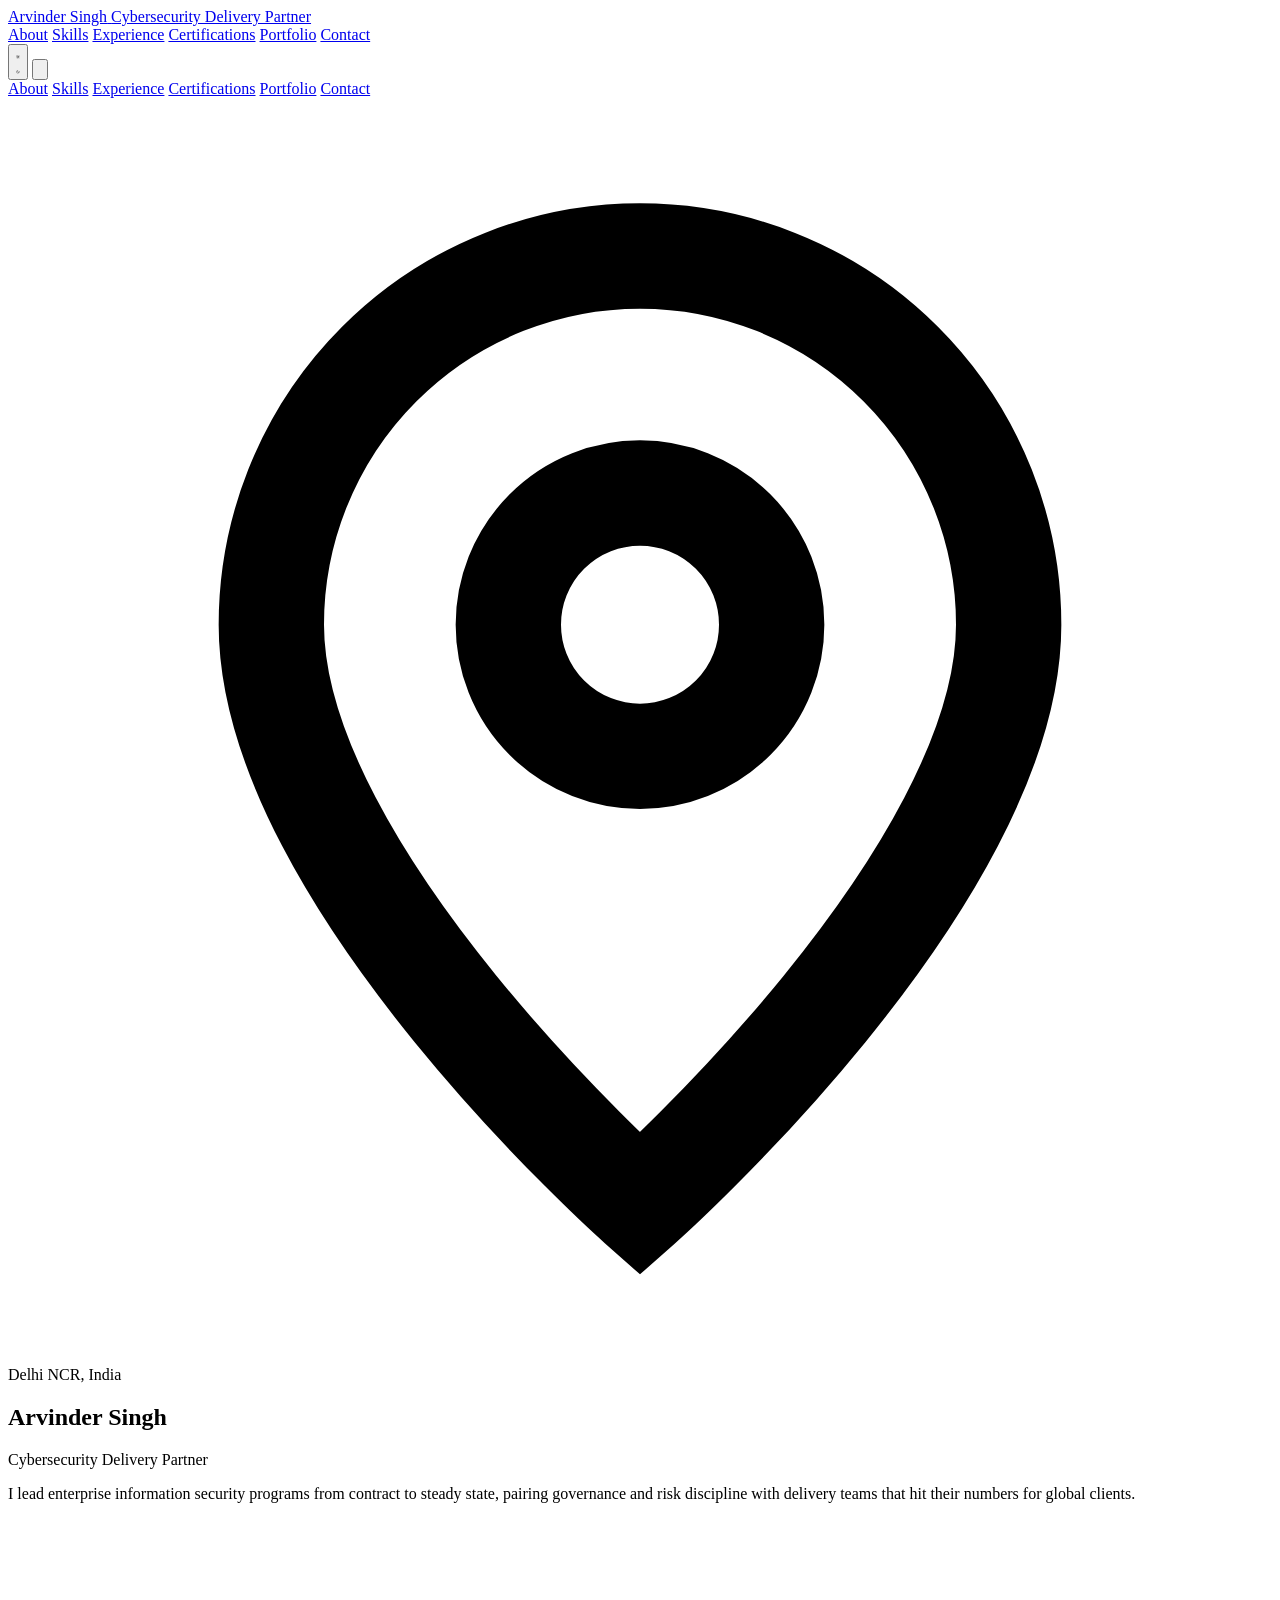
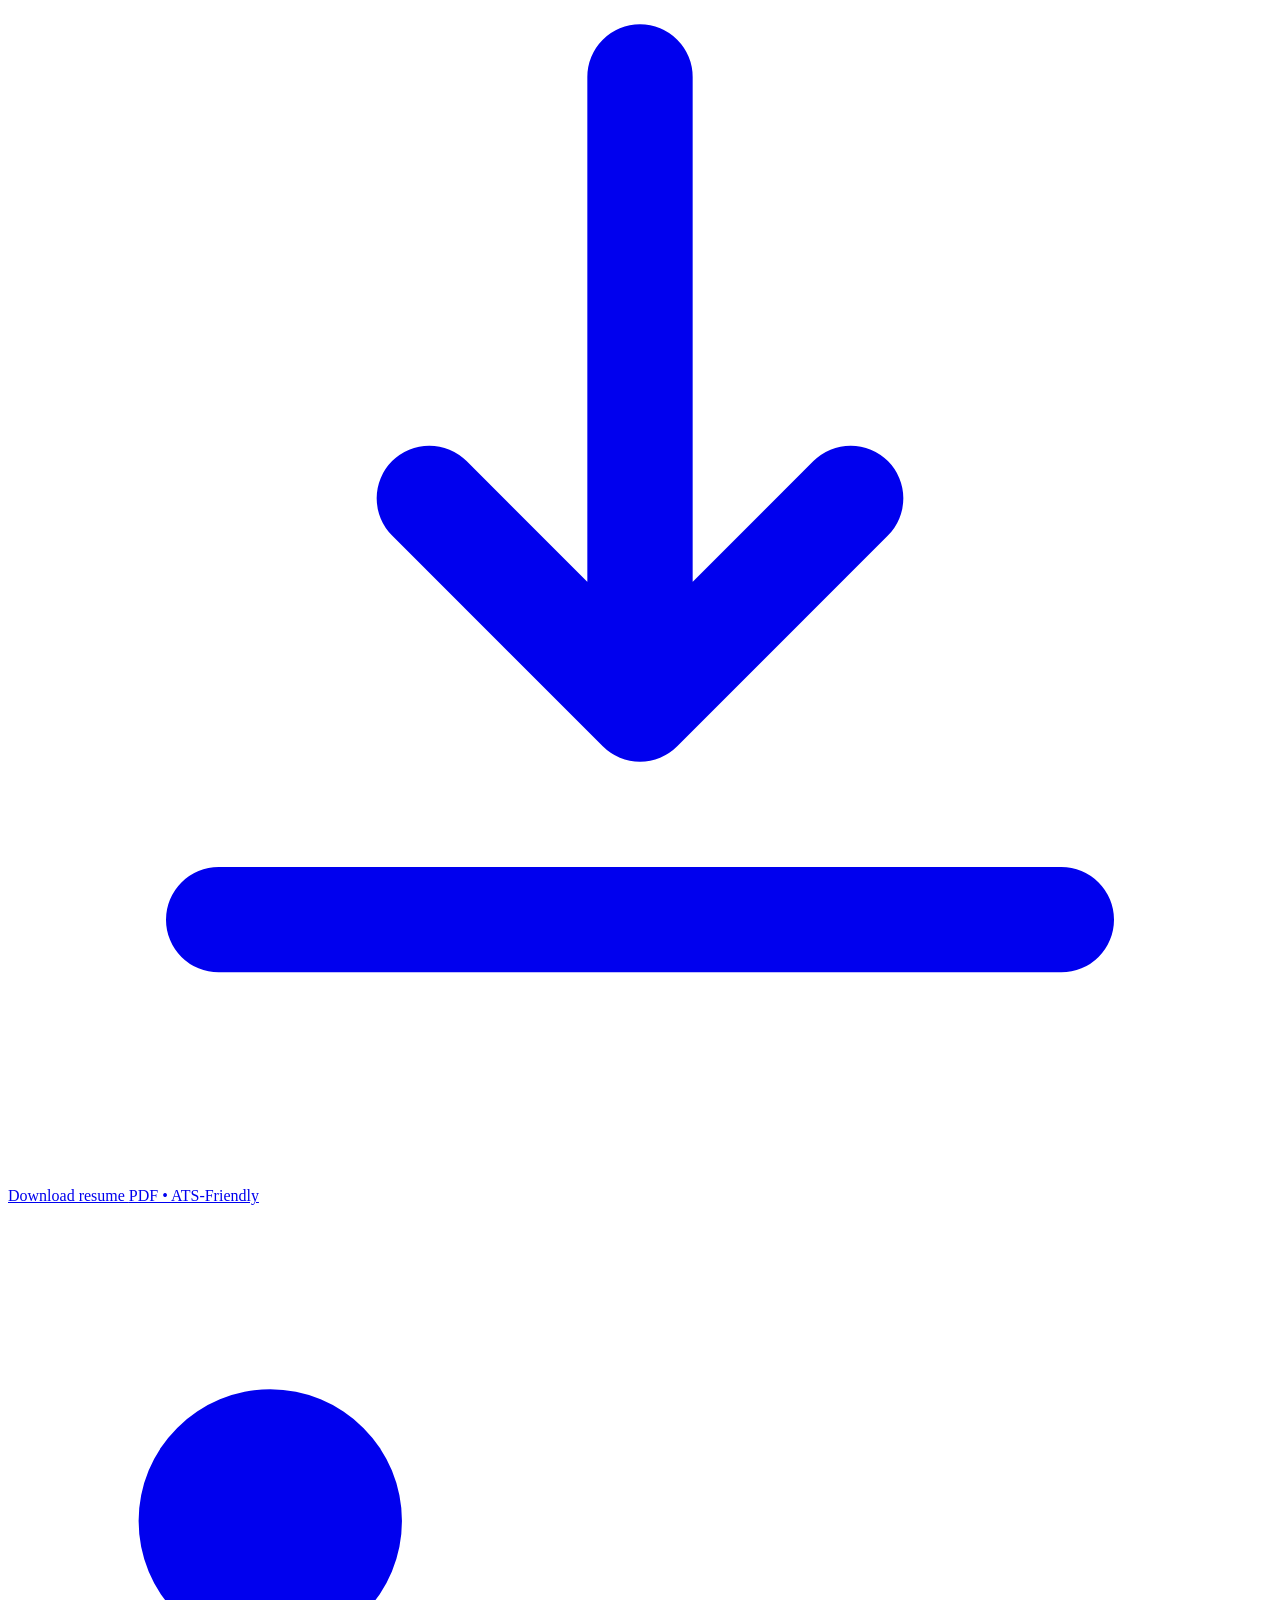
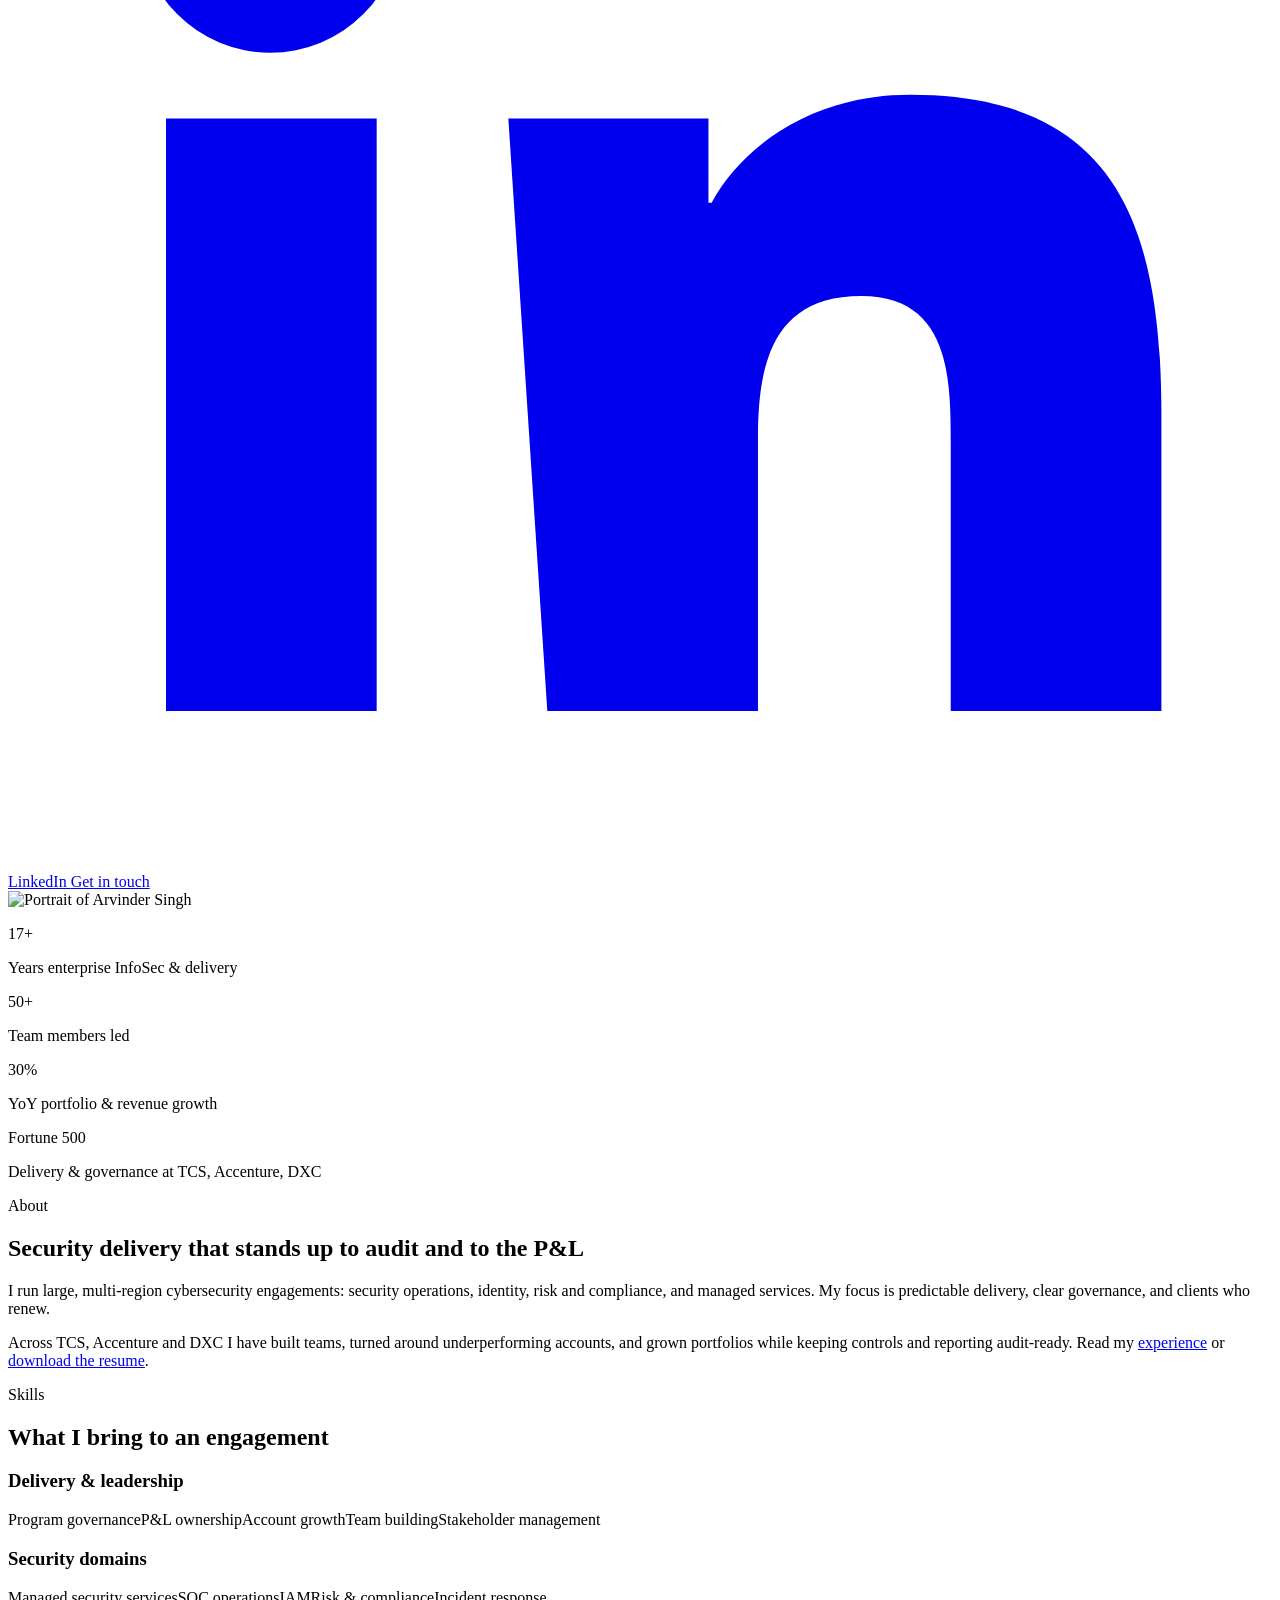
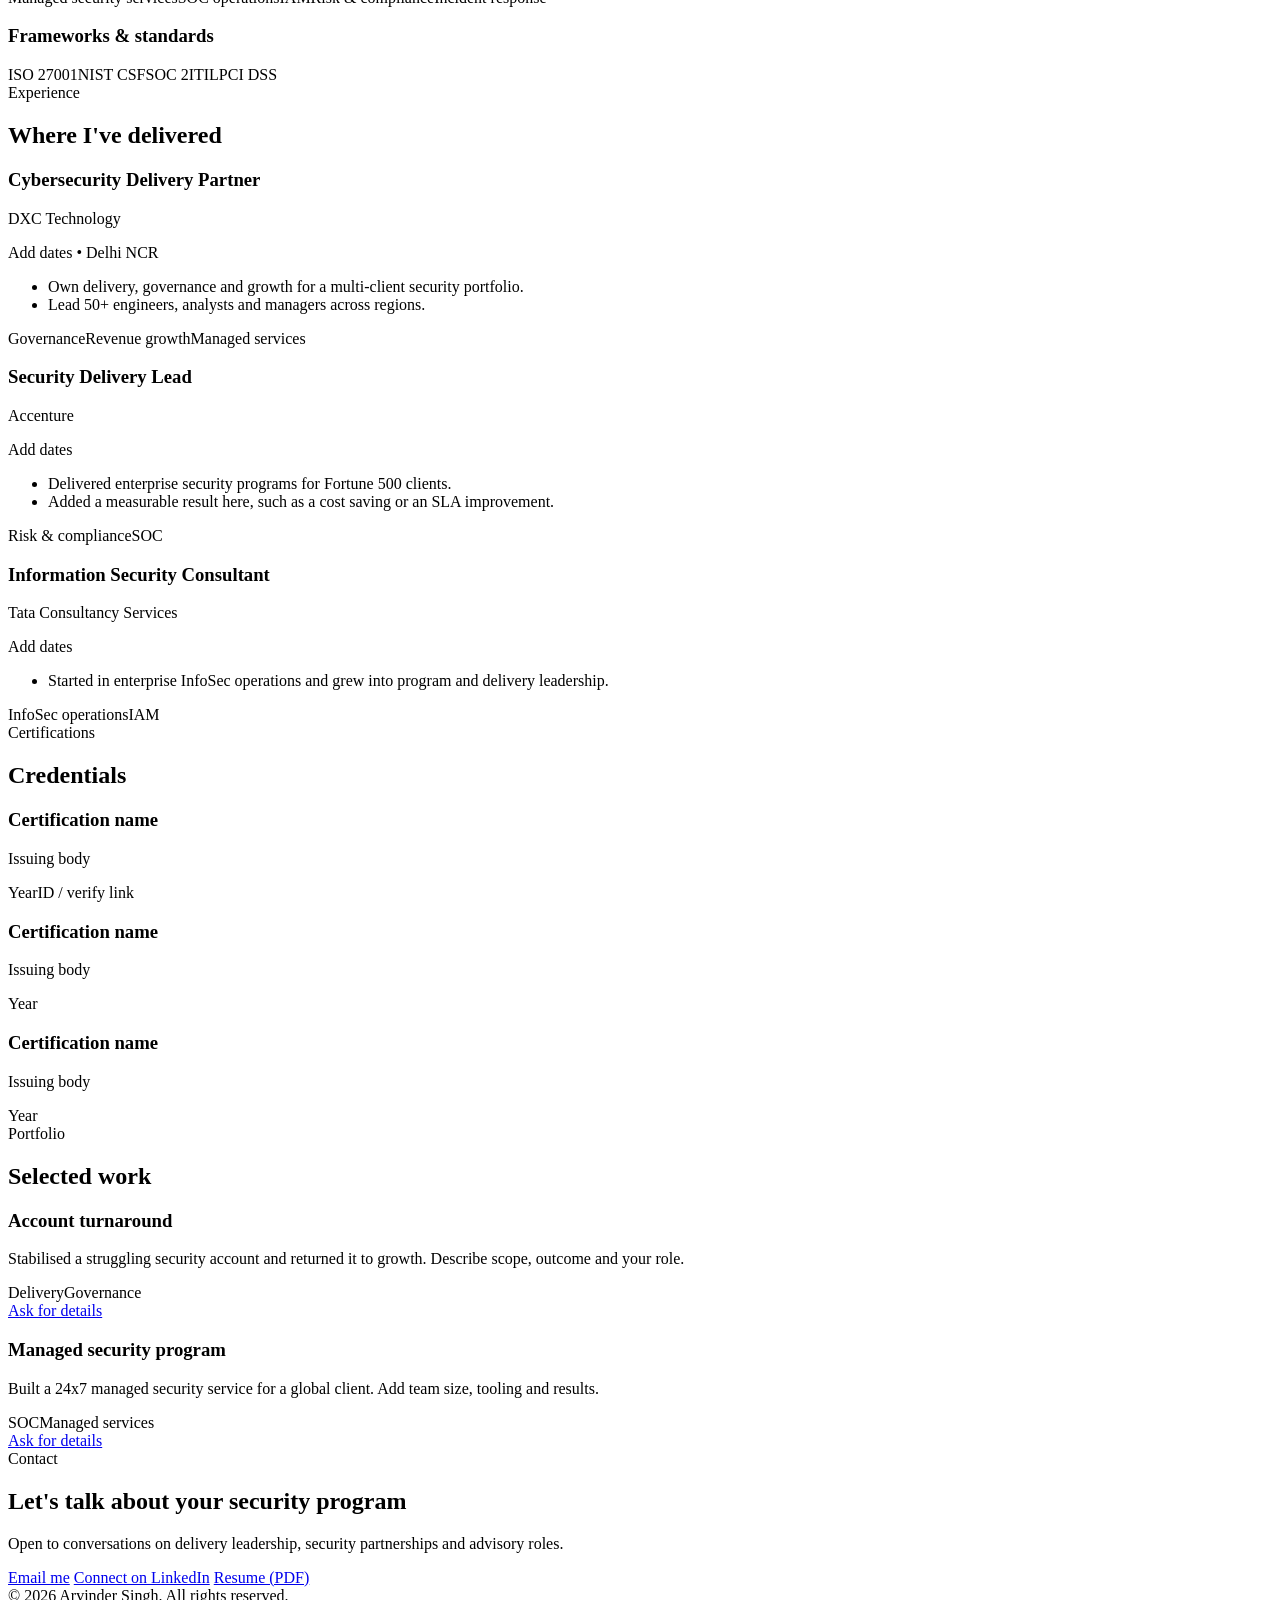
==== commit aa7e3442: "Add files via upload updated overall looks and visual appeal with some bug fixes that were minor" ====
--- a/index.html
+++ b/index.html
@@ -1,975 +1,288 @@
 <!DOCTYPE html>
-<html lang="en" class="light">
-    <!-- NAV:START -->
-<nav class="site-nav" aria-label="Site navigation">
-  <ul>
-    <li><a href="/index.html">Arvinder Singh — Cybersecurity Delivery Partner</a></li>
-    <li>
-      <details><summary>Articles</summary>
-        <ul>
-          <li><a href="/articles/india-deforestation-events.html">Counting the Felled — India&#x27;s Forests, the Shield We&#x27;re Removing, and What&#x27;s Planned Next</a></li>
-          <li><a href="/articles/punjab-2027-sitrep.html">Punjab 2027 — Sitrep &amp; Strategic Briefing</a></li>
-          <li><a href="/articles/whatsapp-vs-signal.html">The Illusion of Privacy: What WhatsApp Doesn&#x27;t Tell You</a></li>
-          <li><a href="/articles/ai-threat-velocity-vs-remediation.html">The Velocity Gap — AI&#x27;s Asymmetric Impact on Threat Vectors and Vulnerability Remediation</a></li>
-          <li><a href="/articles/rajesh-exports-sebi.html">The ₹15 Lakh Crore Question: Inside the Rajesh Exports Case — arvindersingh.me</a></li>
-        </ul>
-      </details>
-    </li>
-    <li>
-      <details><summary>Games</summary>
-        <ul>
-          <li><a href="/games/animal-dice-v3.html">ਡੰਗਰ DICE</a></li>
-        </ul>
-      </details>
-    </li>
-    <li>
-      <details><summary>Sikhi</summary>
-        <ul>
-          <li><a href="/sikhi/sikh-quiz.html">Sikh History &amp; Rehit Maryada Quiz</a></li>
-        </ul>
-      </details>
-    </li>
-  </ul>
-</nav>
-<!-- NAV:END -->
+<html lang="en" class="scroll-smooth">
 <head>
-    <meta charset="UTF-8">
-    <meta name="viewport" content="width=device-width, initial-scale=1.0">
-    <title>Arvinder Singh — Cybersecurity Delivery Partner</title>
-    <meta name="description" content="Arvinder Singh — 17+ years in cybersecurity leadership, delivery, IAM/PAM, AI-powered SOC operations, and strategic service delivery across 25+ accounts.">
-    <meta name="keywords" content="Arvinder Singh, cybersecurity, delivery partner, IAM, PAM, SOC, Copilot for Security, TCS Ignio, GenAI, risk management, TCS, Accenture, DXC">
-    <link rel="icon" href="https://placehold.co/32x32/6366f1/ffffff?text=AS" type="image/png">
-    <script src="https://cdn.tailwindcss.com"></script>
-    <link href="https://fonts.googleapis.com/css2?family=DM+Sans:wght@300;400;500;600;700&family=DM+Serif+Display&display=swap" rel="stylesheet">
-
-    <style>
-        /* ─── CSS Variables ─── */
-
-        .site-nav ul { list-style: none; display: flex; gap: 1rem; padding: 0; flex-wrap: wrap; }
-.site-nav a { color: var(--link, #58A6FF); text-decoration: none; }
-.site-nav summary { cursor: pointer; }
-        :root {
-            --bg-color: #f8fafc;
-            --text-color: #334155;
-            --text-muted: #64748b;
-            --primary-accent: #6366f1;
-            --secondary-accent: #3b82f6;
-            --card-bg: #ffffff;
-            --border-color: #e2e8f0;
-            --skill-bg: #e0e7ff;
-            --skill-text: #4338ca;
-            --cert-bg: #f0f4f8;
-            --cert-border: #3b82f6;
-            --header-from: #1e3a8a;
-            --header-to: #1e40af;
-            --footer-bg: #1e293b;
-            --link-color: #2563eb;
-            --link-hover-color: #1e40af;
-            --nav-bg: rgba(255,255,255,0.93);
-            --nav-shadow: 0 1px 12px rgba(0,0,0,0.09);
-            --achievement-bg: #eef2ff;
-            --achievement-text: #4338ca;
-            --achievement-border: #c7d2fe;
-            --tools-badge-bg: #f1f5f9;
-            --tools-badge-text: #475569;
-            --tools-badge-border: #cbd5e1;
-            --ai-badge-bg: #faf5ff;
-            --ai-badge-text: #6d28d9;
-            --ai-badge-border: #ddd6fe;
-        }
-        html.dark {
-            --bg-color: #1a202c; --text-color: #e2e8f0; --text-muted: #94a3b8;
-            --primary-accent: #818cf8; --secondary-accent: #6366f1;
-            --card-bg: #2d3748; --border-color: #4a5568;
-            --skill-bg: #374151; --skill-text: #a5b4fc;
-            --cert-bg: #2d3748; --cert-border: #6366f1;
-            --header-from: #1e3a8a; --header-to: #172554;
-            --footer-bg: #0f172a; --link-color: #a5b4fc; --link-hover-color: #818cf8;
-            --nav-bg: rgba(26,32,44,0.95); --nav-shadow: 0 1px 12px rgba(0,0,0,0.3);
-            --achievement-bg: #1e1b4b; --achievement-text: #a5b4fc; --achievement-border: #3730a3;
-            --tools-badge-bg: #374151; --tools-badge-text: #cbd5e1; --tools-badge-border: #4b5563;
-            --ai-badge-bg: #2e1065; --ai-badge-text: #c4b5fd; --ai-badge-border: #5b21b6;
-        }
-        html.theme-forest {
-            --bg-color: #f0fdf4; --text-color: #166534; --text-muted: #4ade80;
-            --primary-accent: #15803d; --secondary-accent: #22c55e;
-            --card-bg: #ffffff; --border-color: #dcfce7;
-            --skill-bg: #dcfce7; --skill-text: #166534;
-            --cert-bg: #ecfdf5; --cert-border: #22c55e;
-            --header-from: #14532d; --header-to: #166534;
-            --footer-bg: #0c4a6e; --link-color: #16a34a; --link-hover-color: #15803d;
-            --nav-bg: rgba(240,253,244,0.95); --nav-shadow: 0 1px 12px rgba(21,128,61,0.12);
-            --achievement-bg: #dcfce7; --achievement-text: #14532d; --achievement-border: #86efac;
-            --tools-badge-bg: #f0fdf4; --tools-badge-text: #166534; --tools-badge-border: #bbf7d0;
-            --ai-badge-bg: #ecfdf5; --ai-badge-text: #064e3b; --ai-badge-border: #6ee7b7;
-        }
-        html.theme-ocean {
-            --bg-color: #e0f2fe; --text-color: #0369a1; --text-muted: #38bdf8;
-            --primary-accent: #0284c7; --secondary-accent: #0ea5e9;
-            --card-bg: #ffffff; --border-color: #bfdbfe;
-            --skill-bg: #bfdbfe; --skill-text: #0369a1;
-            --cert-bg: #dbeafe; --cert-border: #0ea5e9;
-            --header-from: #0369a1; --header-to: #075985;
-            --footer-bg: #082f49; --link-color: #0ea5e9; --link-hover-color: #0284c7;
-            --nav-bg: rgba(224,242,254,0.95); --nav-shadow: 0 1px 12px rgba(2,132,199,0.12);
-            --achievement-bg: #dbeafe; --achievement-text: #1e40af; --achievement-border: #93c5fd;
-            --tools-badge-bg: #e0f2fe; --tools-badge-text: #0369a1; --tools-badge-border: #7dd3fc;
-            --ai-badge-bg: #ede9fe; --ai-badge-text: #4338ca; --ai-badge-border: #a5b4fc;
-        }
-        html.theme-sunset {
-            --bg-color: #fff7ed; --text-color: #9a3412; --text-muted: #fb923c;
-            --primary-accent: #ea580c; --secondary-accent: #f97316;
-            --card-bg: #ffffff; --border-color: #fed7aa;
-            --skill-bg: #fed7aa; --skill-text: #9a3412;
-            --cert-bg: #ffedd5; --cert-border: #f97316;
-            --header-from: #c2410c; --header-to: #9a3412;
-            --footer-bg: #7c2d12; --link-color: #ea580c; --link-hover-color: #c2410c;
-            --nav-bg: rgba(255,247,237,0.95); --nav-shadow: 0 1px 12px rgba(234,88,12,0.12);
-            --achievement-bg: #ffedd5; --achievement-text: #7c2d12; --achievement-border: #fdba74;
-            --tools-badge-bg: #fff7ed; --tools-badge-text: #9a3412; --tools-badge-border: #fcd34d;
-            --ai-badge-bg: #fdf4ff; --ai-badge-text: #7e22ce; --ai-badge-border: #e9d5ff;
-        }
-        html.theme-mystic {
-            --bg-color: #f5f3ff; --text-color: #5b21b6; --text-muted: #a78bfa;
-            --primary-accent: #7c3aed; --secondary-accent: #8b5cf6;
-            --card-bg: #ffffff; --border-color: #ddd6fe;
-            --skill-bg: #ddd6fe; --skill-text: #5b21b6;
-            --cert-bg: #ede9fe; --cert-border: #8b5cf6;
-            --header-from: #6d28d9; --header-to: #5b21b6;
-            --footer-bg: #3b0764; --link-color: #8b5cf6; --link-hover-color: #7c3aed;
-            --nav-bg: rgba(245,243,255,0.95); --nav-shadow: 0 1px 12px rgba(124,58,237,0.12);
-            --achievement-bg: #ede9fe; --achievement-text: #4c1d95; --achievement-border: #c4b5fd;
-            --tools-badge-bg: #f5f3ff; --tools-badge-text: #5b21b6; --tools-badge-border: #ddd6fe;
-            --ai-badge-bg: #fdf4ff; --ai-badge-text: #86198f; --ai-badge-border: #f0abfc;
-        }
-        html.theme-highcontrast {
-            --bg-color: #000; --text-color: #fff; --text-muted: #ccc;
-            --primary-accent: #00ff00; --secondary-accent: #00cc00;
-            --card-bg: #1a1a1a; --border-color: #333;
-            --skill-bg: #222; --skill-text: #00ff00;
-            --cert-bg: #111; --cert-border: #00ff00;
-            --header-from: #005500; --header-to: #003300;
-            --footer-bg: #000; --link-color: #00ff00; --link-hover-color: #00cc00;
-            --nav-bg: rgba(0,0,0,0.97); --nav-shadow: 0 1px 12px rgba(0,255,0,0.2);
-            --achievement-bg: #001100; --achievement-text: #00ff00; --achievement-border: #006600;
-            --tools-badge-bg: #111; --tools-badge-text: #ccc; --tools-badge-border: #333;
-            --ai-badge-bg: #0a0020; --ai-badge-text: #cc99ff; --ai-badge-border: #440088;
-        }
-        html.theme-monochrome {
-            --bg-color: #f0f0f0; --text-color: #1a1a1a; --text-muted: #666;
-            --primary-accent: #444; --secondary-accent: #888;
-            --card-bg: #fff; --border-color: #ccc;
-            --skill-bg: #e0e0e0; --skill-text: #333;
-            --cert-bg: #e8e8e8; --cert-border: #888;
-            --header-from: #333; --header-to: #111;
-            --footer-bg: #111; --link-color: #444; --link-hover-color: #222;
-            --nav-bg: rgba(240,240,240,0.95); --nav-shadow: 0 1px 12px rgba(0,0,0,0.1);
-            --achievement-bg: #e0e0e0; --achievement-text: #111; --achievement-border: #aaa;
-            --tools-badge-bg: #ebebeb; --tools-badge-text: #444; --tools-badge-border: #bbb;
-            --ai-badge-bg: #f0f0f0; --ai-badge-text: #333; --ai-badge-border: #999;
-        }
-        html.theme-sepia {
-            --bg-color: #fdf6e3; --text-color: #3b2f1e; --text-muted: #9c7c5a;
-            --primary-accent: #7a4e2c; --secondary-accent: #a07a5c;
-            --card-bg: #fffcf5; --border-color: #e0d3b8;
-            --skill-bg: #ecdec8; --skill-text: #4a3520;
-            --cert-bg: #f5efe1; --cert-border: #a07a5c;
-            --header-from: #6b3f1e; --header-to: #4a2c10;
-            --footer-bg: #3a2510; --link-color: #7a4e2c; --link-hover-color: #5a3518;
-            --nav-bg: rgba(253,246,227,0.95); --nav-shadow: 0 1px 12px rgba(122,78,44,0.12);
-            --achievement-bg: #f5ece0; --achievement-text: #4a2c10; --achievement-border: #c4a882;
-            --tools-badge-bg: #fdf6e3; --tools-badge-text: #5a3c20; --tools-badge-border: #d4b896;
-            --ai-badge-bg: #f8f0ff; --ai-badge-text: #5b21b6; --ai-badge-border: #d8b4fe;
-        }
-        html.theme-teal {
-            --bg-color: #e0f7fa; --text-color: #004d40; --text-muted: #4db6ac;
-            --primary-accent: #00695c; --secondary-accent: #00bcd4;
-            --card-bg: #fff; --border-color: #b2ebf2;
-            --skill-bg: #b2ebf2; --skill-text: #004d40;
-            --cert-bg: #e0f2f7; --cert-border: #00bcd4;
-            --header-from: #004d40; --header-to: #003330;
-            --footer-bg: #00251a; --link-color: #00838f; --link-hover-color: #00695c;
-            --nav-bg: rgba(224,247,250,0.95); --nav-shadow: 0 1px 12px rgba(0,77,64,0.12);
-            --achievement-bg: #ccfbf1; --achievement-text: #064e3b; --achievement-border: #6ee7b7;
-            --tools-badge-bg: #e0f7fa; --tools-badge-text: #004d40; --tools-badge-border: #80deea;
-            --ai-badge-bg: #ede9fe; --ai-badge-text: #4c1d95; --ai-badge-border: #c4b5fd;
-        }
-
-        /* ─── Base ─── */
-        *, *::before, *::after { box-sizing: border-box; }
-        body {
-            font-family: 'DM Sans', sans-serif;
-            background-color: var(--bg-color);
-            color: var(--text-color);
-            transition: background-color 0.3s, color 0.3s;
-            scroll-behavior: smooth;
-        }
-
-        /* ─── Sticky Nav ─── */
-        #sticky-nav {
-            position: sticky; top: 0; z-index: 100;
-            background: var(--nav-bg);
-            box-shadow: var(--nav-shadow);
-            backdrop-filter: blur(10px);
-            -webkit-backdrop-filter: blur(10px);
-            transition: background 0.3s, box-shadow 0.3s;
-        }
-        .nav-link {
-            color: var(--text-color); font-size: 0.82rem; font-weight: 500;
-            padding: 0.4rem 0.65rem; border-radius: 6px;
-            transition: background 0.2s, color 0.2s; white-space: nowrap;
-        }
-        .nav-link:hover { background: var(--skill-bg); color: var(--primary-accent); }
-        #themeSelector {
-            background-color: var(--card-bg); color: var(--text-color);
-            border: 1px solid var(--border-color); border-radius: 7px;
-            padding: 0.35rem 0.65rem; font-size: 0.8rem;
-            font-family: 'DM Sans', sans-serif; cursor: pointer;
-            transition: background 0.3s, color 0.3s, border 0.3s;
-        }
-        #themeSelector:focus { outline: 2px solid var(--primary-accent); }
-        #nav-links { display: none; flex-direction: column; padding: 0.5rem 1rem 1rem; gap: 0.2rem; }
-        #nav-links.open { display: flex; }
-        @media (min-width: 640px) {
-            #nav-links { display: flex !important; flex-direction: row; padding: 0; gap: 0; }
-            #hamburger { display: none !important; }
-        }
-
-        /* ─── Header ─── */
-        .header-bg { background: linear-gradient(135deg, var(--header-from) 0%, var(--header-to) 100%); }
-
-        /* ─── Sections ─── */
-        .section-styled {
-            background-color: var(--card-bg); padding: 1.75rem;
-            border-radius: 1rem; box-shadow: 0 4px 20px rgba(0,0,0,0.07);
-            margin-bottom: 2rem; transition: background 0.3s;
-        }
-        @media (min-width: 640px) { .section-styled { padding: 2.25rem; } }
-
-        .section-title {
-            color: var(--text-color);
-            border-bottom: 3px solid var(--primary-accent);
-            padding-bottom: 0.65rem; margin-bottom: 1.75rem;
-            display: flex; align-items: center; gap: 0.65rem;
-            font-family: 'DM Serif Display', serif;
-            font-size: clamp(1.35rem, 3.5vw, 1.75rem); font-weight: 400;
-        }
-        .section-title svg { flex-shrink: 0; fill: none; stroke: var(--primary-accent); stroke-width: 2; }
-
-        h1, h2 { font-family: 'DM Serif Display', serif; }
-
-        /* ─── Key Achievements Banner ─── */
-        .achievements-row {
-            display: flex; flex-wrap: wrap; gap: 0.65rem;
-            margin-bottom: 1.25rem;
-        }
-        .achievement-chip {
-            background: var(--achievement-bg);
-            color: var(--achievement-text);
-            border: 1px solid var(--achievement-border);
-            border-radius: 8px; padding: 0.55rem 0.9rem;
-            display: flex; flex-direction: column;
-            min-width: 120px; flex: 1;
-            transition: background 0.3s, color 0.3s, border 0.3s;
-        }
-        .achievement-chip .stat { font-size: 1.25rem; font-weight: 700; line-height: 1.2; }
-        .achievement-chip .stat-label { font-size: 0.7rem; font-weight: 500; opacity: 0.8; margin-top: 0.15rem; }
-        /* AI/GenAI highlighted chip */
-        .achievement-chip.ai-chip {
-            background: var(--ai-badge-bg);
-            color: var(--ai-badge-text);
-            border-color: var(--ai-badge-border);
-        }
-
-        /* ─── Experience Cards ─── */
-        .experience-card {
-            background-color: var(--card-bg);
-            border: 1px solid var(--border-color);
-            border-radius: 0.75rem; padding: 1.5rem;
-            margin-bottom: 1.25rem;
-            box-shadow: 0 2px 10px rgba(0,0,0,0.05);
-            transition: transform 0.25s ease, box-shadow 0.25s ease, background 0.3s, border 0.3s;
-        }
-        @media (min-width: 640px) { .experience-card { padding: 1.75rem; } }
-        .experience-card:hover { transform: translateY(-3px); box-shadow: 0 8px 24px rgba(0,0,0,0.09); }
-        .experience-card h3 {
-            color: var(--primary-accent);
-            font-size: clamp(0.95rem, 2.5vw, 1.2rem);
-            font-weight: 700; line-height: 1.3;
-        }
-        .card-header { display: flex; align-items: flex-start; gap: 0.9rem; margin-bottom: 1rem; flex-wrap: wrap; }
-        .company-logo {
-            width: 48px; height: 48px; object-fit: contain;
-            border-radius: 6px; flex-shrink: 0;
-            border: 1px solid var(--border-color);
-            background: #fff; padding: 3px;
-        }
-        .card-header-text { flex: 1; min-width: 0; }
-
-        /* ─── Skills ─── */
-        .skill-item {
-            background-color: var(--skill-bg); color: var(--skill-text);
-            font-size: 0.8rem; padding: 0.3rem 0.85rem; border-radius: 9999px;
-            font-weight: 600; display: inline-block;
-            transition: transform 0.2s, opacity 0.2s, background 0.3s, color 0.3s;
-        }
-        .skill-item:hover { transform: translateY(-2px); opacity: 0.85; }
-
-        /* ─── Tools & Tech Badges ─── */
-        .tools-category { margin-bottom: 1.25rem; }
-        .tools-category-label {
-            font-size: 0.7rem; font-weight: 700; letter-spacing: 0.08em;
-            text-transform: uppercase; color: var(--text-muted);
-            margin-bottom: 0.5rem;
-        }
-        .tools-wrap { display: flex; flex-wrap: wrap; gap: 0.4rem; }
-        .tool-badge {
-            background: var(--tools-badge-bg); color: var(--tools-badge-text);
-            border: 1px solid var(--tools-badge-border);
-            font-size: 0.78rem; font-weight: 500;
-            padding: 0.28rem 0.7rem; border-radius: 6px;
-            transition: background 0.2s, transform 0.2s;
-        }
-        .tool-badge:hover { transform: translateY(-1px); }
-        .tool-badge.ai {
-            background: var(--ai-badge-bg); color: var(--ai-badge-text);
-            border-color: var(--ai-badge-border); font-weight: 600;
-        }
-
-        /* ─── Certifications ─── */
-        .certification-item {
-            background-color: var(--cert-bg);
-            border-left: 4px solid var(--cert-border);
-            border-radius: 0 0.65rem 0.65rem 0;
-            padding: 1rem 1.1rem;
-            display: flex; align-items: center; gap: 0.75rem;
-            transition: transform 0.2s, box-shadow 0.2s, background 0.3s, border 0.3s;
-        }
-        .certification-item:hover { transform: translateX(4px); box-shadow: 0 4px 12px rgba(0,0,0,0.08); }
-        .certification-item svg { flex-shrink: 0; stroke: var(--primary-accent); fill: none; }
-        .certification-item a {
-            color: var(--text-color); font-weight: 600; font-size: 0.9rem; transition: color 0.2s;
-        }
-        .certification-item a:hover { color: var(--link-hover-color); text-decoration: underline; }
-
-        /* ─── Lists ─── */
-        .bullet-list { list-style: disc; padding-left: 1.35rem; }
-        .bullet-list li { margin-bottom: 0.4rem; line-height: 1.65; font-size: 0.9rem; }
-        .sub-bullet-list { list-style: circle; padding-left: 1.15rem; margin-top: 0.3rem; }
-        .sub-bullet-list li { margin-bottom: 0.25rem; font-size: 0.85rem; color: var(--text-muted); }
-
-        /* ─── AI highlight pill ─── */
-        .ai-pill {
-            display: inline-block;
-            background: var(--ai-badge-bg); color: var(--ai-badge-text);
-            border: 1px solid var(--ai-badge-border);
-            font-size: 0.68rem; font-weight: 700; letter-spacing: 0.04em;
-            padding: 0.1rem 0.5rem; border-radius: 99px; margin-left: 0.4rem;
-            vertical-align: middle; white-space: nowrap;
-        }
-
-        /* ─── Footer ─── */
-        .footer-bg { background-color: var(--footer-bg); }
-
-        /* ─── Scroll to top ─── */
-        #scrollToTopBtn {
-            position: fixed; bottom: 1.5rem; right: 1.5rem;
-            background-color: var(--primary-accent); color: white;
-            width: 42px; height: 42px; border-radius: 50%;
-            display: none; align-items: center; justify-content: center;
-            box-shadow: 0 4px 14px rgba(0,0,0,0.22); cursor: pointer; z-index: 999;
-            transition: background 0.3s, transform 0.2s; border: none;
-        }
-        #scrollToTopBtn:hover { transform: translateY(-2px); }
-        #scrollToTopBtn.visible { display: flex; }
-
-        /* ─── Helpers ─── */
-        .text-muted { color: var(--text-muted); }
-        .education-link { color: var(--primary-accent); transition: color 0.2s; }
-        .education-link:hover { color: var(--link-hover-color); text-decoration: underline; }
-        .contact-link { color: var(--link-color); transition: color 0.2s; }
-        .contact-link:hover { color: var(--link-hover-color); }
-        .divider { border: none; border-top: 1px solid var(--border-color); margin: 1.1rem 0; }
-
-        /* ─── CV Download button ─── */
-        .cv-btn {
-            display: inline-flex; align-items: center; gap: 0.5rem;
-            background: rgba(255,255,255,0.15);
-            border: 1.5px solid rgba(255,255,255,0.5);
-            color: white; font-weight: 600; font-size: 0.88rem;
-            padding: 0.55rem 1.2rem; border-radius: 8px;
-            transition: background 0.2s, border 0.2s, transform 0.2s;
-            text-decoration: none; backdrop-filter: blur(4px);
-            margin-top: 1.1rem;
-        }
-        .cv-btn:hover { background: rgba(255,255,255,0.25); transform: translateY(-1px); }
-    </style>
+  <meta charset="UTF-8" />
+  <meta name="viewport" content="width=device-width, initial-scale=1" />
+  <title>Arvinder Singh | Cybersecurity Delivery Partner</title>
+  <meta name="description" content="Arvinder Singh: senior Cybersecurity Delivery Partner with 17+ years leading enterprise information security programs." />
+  <link rel="canonical" href="https://arvindersingh.me/" />
+  <meta property="og:title" content="Arvinder Singh | Cybersecurity Delivery Partner" />
+  <meta property="og:url" content="https://arvindersingh.me/" />
+  <meta name="theme-color" content="#0a0f1d" />
+
+  <!-- Apply saved/system theme before paint to avoid a flash -->
+  <script>
+    (function () {
+      try {
+        var saved = localStorage.getItem("theme");
+        var dark = saved ? saved === "dark" : window.matchMedia("(prefers-color-scheme: dark)").matches;
+        document.documentElement.classList.toggle("dark", dark);
+      } catch (e) {}
+    })();
+  </script>
+
+  <link rel="preconnect" href="https://fonts.googleapis.com" />
+  <link rel="preconnect" href="https://fonts.gstatic.com" crossorigin />
+  <link href="https://fonts.googleapis.com/css2?family=Inter:wght@400;500;600;700;800&display=swap" rel="stylesheet" />
+  <!-- Compiled by the GitHub Action (Tailwind CLI) from src/input.css -->
+  <link rel="stylesheet" href="/assets/styles.css" />
 </head>
-<body class="antialiased">
-
-    <!-- ─── Header ─── -->
-    <header class="header-bg text-white py-10 px-4 sm:py-16">
-        <div class="max-w-5xl mx-auto flex flex-col sm:flex-row items-center justify-between gap-8">
-            <div class="text-center sm:text-left">
-                <h1 class="text-4xl sm:text-5xl lg:text-6xl font-normal mb-2 leading-tight">Arvinder Singh</h1>
-                <p class="text-xl sm:text-2xl font-light opacity-90">Cybersecurity Delivery Partner</p>
-                <p class="text-sm sm:text-base mt-1 opacity-70">Noida, Uttar Pradesh, India &nbsp;·&nbsp; 17+ Years Experience</p>
-                <!-- CV Download Button — replace href with your actual CV URL -->
-                <a href="#" class="cv-btn" title="Update this link with your CV file URL">
-                    <svg width="16" height="16" viewBox="0 0 24 24" fill="none" stroke="currentColor" stroke-width="2.5" stroke-linecap="round" stroke-linejoin="round"><path d="M21 15v4a2 2 0 0 1-2 2H5a2 2 0 0 1-2-2v-4"/><polyline points="7 10 12 15 17 10"/><line x1="12" y1="15" x2="12" y2="3"/></svg>
-                    Download CV / Resume
-                </a>
-            </div>
-            <div class="w-36 h-36 sm:w-44 sm:h-44 rounded-full overflow-hidden border-[6px] border-white/80 shadow-2xl flex-shrink-0">
-                <img src="https://raw.githubusercontent.com/arvinderss/website/main/assets/arvinder-profile-picture.png"
-                     alt="Arvinder Singh" class="w-full h-full object-cover" loading="lazy"
-                     onerror="this.src='https://placehold.co/176x176/6366f1/ffffff?text=AS'">
-            </div>
-        </div>
-    </header>
-
-    <!-- ─── Sticky Nav ─── -->
-    <nav id="sticky-nav" aria-label="Page sections">
-        <div class="max-w-5xl mx-auto px-4 flex items-center justify-between py-2">
-            <div class="flex items-center gap-1 flex-1 min-w-0">
-                <button id="hamburger" aria-label="Toggle navigation"
-                        class="sm:hidden p-2 rounded-md flex-shrink-0"
-                        style="color:var(--text-color);background:var(--skill-bg);"
-                        onclick="document.getElementById('nav-links').classList.toggle('open')">
-                    <svg width="17" height="17" viewBox="0 0 24 24" fill="none" stroke="currentColor" stroke-width="2.5" stroke-linecap="round"><line x1="3" y1="6" x2="21" y2="6"/><line x1="3" y1="12" x2="21" y2="12"/><line x1="3" y1="18" x2="21" y2="18"/></svg>
-                </button>
-                <div id="nav-links" class="sm:flex sm:flex-row sm:items-center sm:gap-0.5">
-                    <a href="#about"          class="nav-link">About</a>
-                    <a href="#skills"         class="nav-link">Skills</a>
-                    <a href="#tools"          class="nav-link">Tools</a>
-                    <a href="#experience"     class="nav-link">Experience</a>
-                    <a href="#certifications" class="nav-link">Certifications</a>
-                    <a href="#education"      class="nav-link">Education</a>
-                    <a href="#contact"        class="nav-link">Contact</a>
-                </div>
-            </div>
-            <div class="flex items-center gap-2 flex-shrink-0 pl-2">
-                <label for="themeSelector" class="text-xs font-medium hidden sm:block" style="color:var(--text-muted)">Theme:</label>
-                <select id="themeSelector" aria-label="Select Theme">
-                    <option value="light">Light</option>
-                    <option value="dark">Dark</option>
-                    <option value="theme-forest">Forest</option>
-                    <option value="theme-ocean">Ocean</option>
-                    <option value="theme-sunset">Sunset</option>
-                    <option value="theme-mystic">Mystic</option>
-                    <option value="theme-highcontrast">High Contrast</option>
-                    <option value="theme-monochrome">Monochrome</option>
-                    <option value="theme-sepia">Sepia</option>
-                    <option value="theme-teal">Teal</option>
-                </select>
-            </div>
-        </div>
+<body>
+
+<!-- ============ HEADER ============ -->
+<header class="sticky top-0 z-50 backdrop-blur-md bg-white/80 dark:bg-slate-900/80 border-b border-slate-200 dark:border-slate-800">
+  <div class="mx-auto flex h-16 max-w-6xl items-center justify-between px-4 sm:px-6 lg:px-8">
+    <a href="#top" class="flex flex-col leading-tight">
+      <span class="text-base font-bold text-slate-900 dark:text-white">Arvinder Singh</span>
+      <span class="text-xs text-slate-500 dark:text-slate-400">Cybersecurity Delivery Partner</span>
+    </a>
+
+    <nav aria-label="Primary" class="hidden items-center gap-1 lg:flex">
+      <a class="nav-link" href="#about">About</a>
+      <a class="nav-link" href="#skills">Skills</a>
+      <a class="nav-link" href="#experience">Experience</a>
+      <a class="nav-link" href="#certifications">Certifications</a>
+      <a class="nav-link" href="#portfolio">Portfolio</a>
+      <a class="nav-link" href="#contact">Contact</a>
     </nav>
 
-    <!-- ─── Main ─── -->
-    <main class="max-w-5xl mx-auto py-8 px-4 sm:px-6">
-
-        <!-- ── About ── -->
-        <section id="about" class="section-styled">
-            <h2 class="section-title">
-                <svg width="26" height="26" viewBox="0 0 24 24"><circle cx="12" cy="8" r="4"/><path d="M4 20c0-4 3.6-7 8-7s8 3 8 7"/></svg>
-                About Me
-            </h2>
-            <p class="text-base sm:text-lg leading-relaxed mb-4">
-                A highly accomplished Cybersecurity and IT service delivery leader with over <strong>17 years</strong> of extensive experience spanning cybersecurity operations, governance, risk management, and strategic service delivery. Currently serving as <strong>Delivery Partner at TCS</strong>, overseeing <strong>25+ client accounts</strong> and a team of <strong>~500 resources</strong> — driving cybersecurity revenue growth, spearheading large-scale security programs, and pioneering adoption of AI-powered tools including <strong>Microsoft Copilot for Security</strong> and <strong>TCS Ignio</strong> for next-generation SOC operations.
-            </p>
-            <p class="text-base sm:text-lg leading-relaxed">
-                Career journey spans leadership roles at <strong>Accenture, DXC Technology, SoftwareONE, Dell, Convergys,</strong> and <strong>GE Money</strong>, with deep specialization in Identity & Access Management (IAM), Privilege Access Management (PAM), Managed Security Services (MSS), and cloud security. Adept at risk mitigation, threat intelligence, security operations management, and crafting business-aligned cybersecurity strategies that enhance organizational resilience. Passionate about mentoring security professionals, driving security automation, and delivering AI-led transformation in cybersecurity delivery.
-            </p>
-        </section>
-
-        <!-- ── Core Competencies ── -->
-        <section id="skills" class="section-styled">
-            <h2 class="section-title">
-                <svg width="26" height="26" viewBox="0 0 24 24"><circle cx="12" cy="12" r="3"/><path d="M19.07 4.93a10 10 0 0 1 0 14.14M4.93 4.93a10 10 0 0 0 0 14.14M15.54 8.46a5 5 0 0 1 0 7.07M8.46 8.46a5 5 0 0 0 0 7.07"/></svg>
-                Core Competencies
-            </h2>
-            <div class="flex flex-wrap gap-2">
-                <span class="skill-item">Cybersecurity Strategy</span>
-                <span class="skill-item">Risk Management</span>
-                <span class="skill-item">Threat Intelligence</span>
-                <span class="skill-item">Security Operations (SOC)</span>
-                <span class="skill-item">IAM &amp; PAM</span>
-                <span class="skill-item">Cloud Security</span>
-                <span class="skill-item">Compliance &amp; Governance</span>
-                <span class="skill-item">Business Continuity</span>
-                <span class="skill-item">Incident Response</span>
-                <span class="skill-item">AI-Powered Security</span>
-                <span class="skill-item">Security Automation</span>
-                <span class="skill-item">Workforce Planning</span>
-                <span class="skill-item">Digital Transformation</span>
-                <span class="skill-item">Leadership &amp; Mentoring</span>
-                <span class="skill-item">Client Engagement</span>
-                <span class="skill-item">IT Service Management</span>
-                <span class="skill-item">Cost Optimization</span>
-                <span class="skill-item">Vendor Management</span>
-                <span class="skill-item">SIEM</span>
-                <span class="skill-item">Zero Trust Security</span>
-                <span class="skill-item">Data Protection</span>
-                <span class="skill-item">GenAI Adoption</span>
-            </div>
-        </section>
-
-        <!-- ── Tools & Technologies ── -->
-        <section id="tools" class="section-styled">
-            <h2 class="section-title">
-                <svg width="26" height="26" viewBox="0 0 24 24"><path d="M14.7 6.3a1 1 0 0 0 0 1.4l1.6 1.6a1 1 0 0 0 1.4 0l3.77-3.77a6 6 0 0 1-7.94 7.94l-6.91 6.91a2.12 2.12 0 0 1-3-3l6.91-6.91a6 6 0 0 1 7.94-7.94l-3.76 3.76z"/></svg>
-                Tools &amp; Technologies
-            </h2>
-
-            <div class="tools-category">
-                <p class="tools-category-label">AI &amp; Automation <span class="ai-pill">GenAI</span></p>
-                <div class="tools-wrap">
-                    <span class="tool-badge ai">Microsoft Copilot for Security</span>
-                    <span class="tool-badge ai">TCS Ignio (AIOps / Orchestration)</span>
-                    <span class="tool-badge ai">GenAI-powered Workflow Automation</span>
-                    <span class="tool-badge">RPA</span>
-                    <span class="tool-badge">Excel VBA / Scripting</span>
-                    <span class="tool-badge">PowerShell</span>
-                </div>
-            </div>
-
-            <div class="tools-category">
-                <p class="tools-category-label">Identity &amp; Access Management</p>
-                <div class="tools-wrap">
-                    <span class="tool-badge">SailPoint IdentityIQ</span>
-                    <span class="tool-badge">Oracle IDM</span>
-                    <span class="tool-badge">CA Identity</span>
-                    <span class="tool-badge">Aveksa</span>
-                    <span class="tool-badge">Azure Active Directory</span>
-                    <span class="tool-badge">Ping Directory</span>
-                    <span class="tool-badge">ADFS</span>
-                    <span class="tool-badge">PingFederate</span>
-                    <span class="tool-badge">Azure SSO</span>
-                </div>
-            </div>
-
-            <div class="tools-category">
-                <p class="tools-category-label">Privileged Access Management</p>
-                <div class="tools-wrap">
-                    <span class="tool-badge">CyberArk</span>
-                    <span class="tool-badge">Centrify</span>
-                    <span class="tool-badge">Thycotic</span>
-                    <span class="tool-badge">Hitachi PAM</span>
-                    <span class="tool-badge">CA PAM</span>
-                    <span class="tool-badge">CA SSO / SiteMinder</span>
-                </div>
-            </div>
-
-            <div class="tools-category">
-                <p class="tools-category-label">MFA &amp; Authentication</p>
-                <div class="tools-wrap">
-                    <span class="tool-badge">Azure MFA</span>
-                    <span class="tool-badge">RSA ID Access</span>
-                    <span class="tool-badge">Cisco Duo</span>
-                    <span class="tool-badge">Symantec VIP</span>
-                    <span class="tool-badge">PingId</span>
-                    <span class="tool-badge">One Identity</span>
-                </div>
-            </div>
-
-            <div class="tools-category">
-                <p class="tools-category-label">Secrets &amp; Key Management</p>
-                <div class="tools-wrap">
-                    <span class="tool-badge">Azure KMS</span>
-                    <span class="tool-badge">Cipher Trust KMS</span>
-                    <span class="tool-badge">Thales Luna HSM</span>
-                </div>
-            </div>
-
-            <div class="tools-category">
-                <p class="tools-category-label">ITSM, Reporting &amp; Analytics</p>
-                <div class="tools-wrap">
-                    <span class="tool-badge">ServiceNow</span>
-                    <span class="tool-badge">Microsoft Power BI</span>
-                    <span class="tool-badge">Workday</span>
-                    <span class="tool-badge">SharePoint</span>
-                    <span class="tool-badge">SQL</span>
-                    <span class="tool-badge">Microsoft Excel</span>
-                    <span class="tool-badge">LANDesk</span>
-                </div>
-            </div>
-
-            <div class="tools-category" style="margin-bottom:0">
-                <p class="tools-category-label">Cloud &amp; Infrastructure</p>
-                <div class="tools-wrap">
-                    <span class="tool-badge">Microsoft Azure</span>
-                    <span class="tool-badge">Microsoft Sentinel</span>
-                    <span class="tool-badge">Microsoft Defender</span>
-                    <span class="tool-badge">Azure Security Center</span>
-                    <span class="tool-badge">Citrix</span>
-                    <span class="tool-badge">VMware</span>
-                </div>
-            </div>
-        </section>
-
-        <!-- ── Experience ── -->
-        <section id="experience" class="section-styled">
-            <h2 class="section-title">
-                <svg width="26" height="26" viewBox="0 0 24 24"><rect x="2" y="7" width="20" height="14" rx="2"/><path d="M16 7V5a2 2 0 0 0-2-2h-4a2 2 0 0 0-2 2v2"/></svg>
-                Experience
-            </h2>
-
-            <!-- TCS -->
-            <div class="experience-card">
-                <div class="card-header">
-                    <img src="https://raw.githubusercontent.com/arvinderss/website/main/assets/TCS.png"
-                         alt="TCS Logo" class="company-logo" loading="lazy" onerror="this.style.display='none'">
-                    <div class="card-header-text">
-                        <h3>Delivery Partner — Cybersecurity Practice</h3>
-                        <p class="font-semibold text-sm mt-0.5" style="color:var(--text-color)">Tata Consultancy Services</p>
-                        <p class="text-xs mt-0.5 text-muted">September 2024 – Present &nbsp;·&nbsp; Noida, UP, India</p>
-                    </div>
-                </div>
-
-                <!-- Key Achievements -->
-                <div class="achievements-row">
-                    <div class="achievement-chip">
-                        <span class="stat">25+</span>
-                        <span class="stat-label">Client Accounts</span>
-                    </div>
-                    <div class="achievement-chip">
-                        <span class="stat">~500</span>
-                        <span class="stat-label">Resources Managed</span>
-                    </div>
-                    <div class="achievement-chip ai-chip">
-                        <span class="stat">AI-Led SOC</span>
-                        <span class="stat-label">Copilot + Ignio Adoption</span>
-                    </div>
-                    <div class="achievement-chip">
-                        <span class="stat">End-to-End</span>
-                        <span class="stat-label">Delivery Ownership</span>
-                    </div>
-                </div>
-
-                <ul class="bullet-list">
-                    <li>Orchestrated initiatives driving cybersecurity revenue growth and optimizing resource allocation across <strong>25+ client accounts</strong>, with ownership of a delivery workforce of <strong>~500 resources</strong> spanning security operations, IAM/PAM, cloud security, and managed security services.</li>
-                    <li>Managed overall service delivery ensuring stringent alignment with business objectives and SLAs, cultivating robust client relationships through proactive engagement and executive-level reporting.</li>
-                    <li><strong>Led the adoption of Microsoft Copilot for Security</strong> across SOC operations, enabling AI-assisted alert triage, automated incident summarization, and contextual threat analysis — delivering measurable improvements in analyst productivity and Mean Time to Respond (MTTR). <span class="ai-pill">AI / GenAI</span></li>
-                    <li><strong>Championed deployment of TCS Ignio</strong>, TCS's proprietary AI/GenAI-powered AIOps and orchestration platform, to automate SOC runbooks, incident response workflows, and repetitive security operations tasks — significantly reducing manual intervention, accelerating automated remediation, and freeing analyst capacity for higher-value threat hunting activities. <span class="ai-pill">AI / GenAI</span></li>
-                    <li>Developed and tracked revenue forecasts to consistently meet and exceed financial targets; collaborated with offshore teams to ensure flawless program execution and timely delivery.</li>
-                    <li>Partnered with sales and presales teams to define project scope, effort estimates, and alignment with Statement of Work (SoW) for new engagements.</li>
-                    <li>Planned and oversaw strategic resource allocation, onboarding, and workforce ramp-up aligned to dynamic project demands — bridging internal talent and external sourcing to meet evolving skill requirements.</li>
-                    <li>Mentored and guided employees fostering a culture of trust, continuous learning, and collaboration; actively identifying and developing future cybersecurity leaders and supporting targeted upskilling in AI-driven security tooling.</li>
-                </ul>
-            </div>
-
-            <!-- Accenture -->
-            <div class="experience-card">
-                <div class="card-header">
-                    <img src="https://raw.githubusercontent.com/arvinderss/website/main/assets/accenture.webp"
-                         alt="Accenture Logo" class="company-logo" loading="lazy" onerror="this.style.display='none'">
-                    <div class="card-header-text">
-                        <h3>Security Delivery Associate Manager</h3>
-                        <p class="font-semibold text-sm mt-0.5" style="color:var(--text-color)">Accenture</p>
-                        <p class="text-xs mt-0.5 text-muted">May 2020 – September 2024 &nbsp;·&nbsp; Noida, UP, India &nbsp;·&nbsp; 4 yrs 4 mos</p>
-                    </div>
-                </div>
-
-                <div class="achievements-row">
-                    <div class="achievement-chip">
-                        <span class="stat">~50</span>
-                        <span class="stat-label">Resource Skill Pool</span>
-                    </div>
-                    <div class="achievement-chip">
-                        <span class="stat">15%</span>
-                        <span class="stat-label">Delivery Efficiency Gain</span>
-                    </div>
-                    <div class="achievement-chip">
-                        <span class="stat">Multi-Client</span>
-                        <span class="stat-label">End-to-End IAM/PAM Delivery</span>
-                    </div>
-                </div>
-
-                <ul class="bullet-list">
-                    <li>Managed a skill pool of <strong>~50 resources</strong> dedicated to Managed Security Services, delivering a <strong>15% improvement</strong> in project delivery efficiency through optimized team structure and automation.</li>
-                    <li>Led teams supporting Run, Support, and Enhancement services across:
-                        <ul class="sub-bullet-list">
-                            <li><strong>Directory Services:</strong> On-prem / Hybrid / Azure Active Directory, Ping Directory</li>
-                            <li><strong>PAM:</strong> CyberArk, Centrify, Thycotic, Hitachi PAM</li>
-                            <li><strong>SSO:</strong> ADFS, Azure SSO, PingFederate</li>
-                            <li><strong>MFA:</strong> Azure MFA, Symantec VIP, PingId, RSA ID Access, Cisco Duo, One Identity</li>
-                            <li><strong>Secrets Management:</strong> Azure KMS, Cipher Trust KMS, Thales Luna HSM</li>
-                        </ul>
-                    </li>
-                    <li>Supported solutioning reviews, provided effort estimations for new clients, and implemented automation via scripts and integrations to reduce recurring operational overhead.</li>
-                    <li>Functioned as project lead alongside PMO for multiple clients — overseeing end-to-end deliveries across Directory Services, IdM, Networking, Wintel, and Vulnerability Management.</li>
-                    <li>Drove capability building through targeted recruitments, training programs, and upskilling/reskilling initiatives aligned to evolving client technology stacks.</li>
-                </ul>
-            </div>
-
-            <!-- DXC -->
-            <div class="experience-card">
-                <div class="card-header">
-                    <img src="https://raw.githubusercontent.com/arvinderss/website/main/assets/DXC.png"
-                         alt="DXC Technology Logo" class="company-logo" loading="lazy" onerror="this.style.display='none'">
-                    <div class="card-header-text">
-                        <h3>Senior Professional Information Security Engineer</h3>
-                        <p class="font-semibold text-sm mt-0.5" style="color:var(--text-color)">DXC Technology</p>
-                        <p class="text-xs mt-0.5 text-muted">October 2016 – May 2020 &nbsp;·&nbsp; Noida, UP, India &nbsp;·&nbsp; 3 yrs 7 mos</p>
-                    </div>
-                </div>
-
-                <div class="achievements-row">
-                    <div class="achievement-chip">
-                        <span class="stat">IAM + PAM</span>
-                        <span class="stat-label">Technical Specialization</span>
-                    </div>
-                    <div class="achievement-chip">
-                        <span class="stat">RPA-Led</span>
-                        <span class="stat-label">Access Admin Automation</span>
-                    </div>
-                    <div class="achievement-chip">
-                        <span class="stat">Multi-Tool</span>
-                        <span class="stat-label">KPI & Compliance Dashboards</span>
-                    </div>
-                </div>
-
-                <ul class="bullet-list">
-                    <li>Specialized in Privilege Access Management with hands-on ownership of team performance, operations, scheduling, and SLA adherence.</li>
-                    <li>Managed identity and access using <strong>SailPoint, Oracle IDM, CA Identity, CA PAM, CA SSO/SiteMinder</strong>; ensured identity governance and compliance via SailPoint and Aveksa.</li>
-                    <li>Developed standard KPI Reports and Compliance Dashboards using <strong>ServiceNow</strong>, integrating data from SailPoint, Aveksa, and Workday — visualized via <strong>Power BI</strong>.</li>
-                    <li>Automated Access Administration and Identity Management tasks using <strong>RPA and scripting</strong>, achieving substantial and measurable efficiency gains in recurring operational workloads.</li>
-                    <li>Implemented Kaizen plans for continuous improvement and process reengineering across security service delivery.</li>
-                    <li>Led focus areas: Service Level optimization, Business Process Automation, Incident Reduction, and Performance Management.</li>
-                </ul>
-            </div>
-
-            <!-- SoftwareONE -->
-            <div class="experience-card">
-                <div class="card-header">
-                    <img src="https://raw.githubusercontent.com/arvinderss/website/main/assets/softwareone.png"
-                         alt="SoftwareONE Logo" class="company-logo" loading="lazy" onerror="this.style.display='none'">
-                    <div class="card-header-text">
-                        <h3>Service Delivery Lead</h3>
-                        <p class="font-semibold text-sm mt-0.5" style="color:var(--text-color)">SoftwareONE</p>
-                        <p class="text-xs mt-0.5 text-muted">May 2014 – October 2016 &nbsp;·&nbsp; Gurugram, Haryana, India &nbsp;·&nbsp; 2 yrs 5 mos</p>
-                    </div>
-                </div>
-
-                <div class="achievements-row">
-                    <div class="achievement-chip">
-                        <span class="stat">Zero</span>
-                        <span class="stat-label">Repeat Escalations</span>
-                    </div>
-                    <div class="achievement-chip">
-                        <span class="stat">SLA+</span>
-                        <span class="stat-label">Quality & CSAT Ownership</span>
-                    </div>
-                </div>
-
-                <ul class="bullet-list">
-                    <li>Held full ownership of Quality, SLA adherence, and customer satisfaction under SAM projects, targeting and achieving zero repeat escalations through rigorous RCA and corrective action management.</li>
-                    <li>Managed escalations by conducting thorough Root Cause Analysis (RCA) and implementing both corrective and proactive measures.</li>
-                    <li>Developed robust reporting models for new services, performance KPIs, and resource utilization scores.</li>
-                    <li>Automated services and reporting using <strong>Excel, SQL, and SharePoint</strong>, enhancing operational efficiency across delivery teams.</li>
-                    <li>Provided support to Project Leads, Services Managers, and SAM consultants in developing SAM project expertise and creating service documentation aligned to SOW.</li>
-                </ul>
-            </div>
-
-            <!-- Dell -->
-            <div class="experience-card">
-                <div class="card-header">
-                    <img src="https://raw.githubusercontent.com/arvinderss/website/main/assets/dell.png"
-                         alt="Dell Logo" class="company-logo" loading="lazy" onerror="this.style.display='none'">
-                    <div class="card-header-text">
-                        <h3>Call Routing &amp; Scheduling Sr. Associate</h3>
-                        <p class="font-semibold text-sm mt-0.5" style="color:var(--text-color)">Dell</p>
-                        <p class="text-xs mt-0.5 text-muted">October 2009 – February 2014 &nbsp;·&nbsp; Punjab, India &nbsp;·&nbsp; 4 yrs 4 mos</p>
-                    </div>
-                </div>
-
-                <div class="achievements-row">
-                    <div class="achievement-chip">
-                        <span class="stat">WFM + SQL</span>
-                        <span class="stat-label">Real-Time Analytics</span>
-                    </div>
-                    <div class="achievement-chip">
-                        <span class="stat">Multi-LOB</span>
-                        <span class="stat-label">Forecasting & Scheduling</span>
-                    </div>
-                </div>
-
-                <ul class="bullet-list">
-                    <li>Managed Service Level, Queue Management, WFM, Forecasting, and Scheduling in collaboration with Ops Leads for Real-Time Management across multiple Lines of Business.</li>
-                    <li>Conducted real-time reporting and analysis on LOB performance using <strong>SQL and Excel</strong>; published reports via email, Excel, and SharePoint.</li>
-                    <li>Performed Workforce Management based on forecast volume and trend analysis to maintain optimal headcount and acceptable service levels.</li>
-                    <li>Devised daily targets from forecasted projections; published hourly through annual productivity, attendance, and outage reports; maintained historical KPI scorecards for LOBs, TMs, and Agents.</li>
-                    <li>Provided technical support for Dell laptop, desktop, AIO systems, printers, and TVs. Managed escalations and parts dispatch.</li>
-                </ul>
-            </div>
-
-            <!-- Convergys -->
-            <div class="experience-card">
-                <div class="card-header">
-                    <img src="https://raw.githubusercontent.com/arvinderss/website/main/assets/convergys.png"
-                         alt="Convergys Logo" class="company-logo" loading="lazy" onerror="this.style.display='none'">
-                    <div class="card-header-text">
-                        <h3>Network Services Technician</h3>
-                        <p class="font-semibold text-sm mt-0.5" style="color:var(--text-color)">Convergys</p>
-                        <p class="text-xs mt-0.5 text-muted">October 2007 – October 2009 &nbsp;·&nbsp; Gurugram, Haryana, India &nbsp;·&nbsp; 2 yrs</p>
-                    </div>
-                </div>
-
-                <div class="achievements-row">
-                    <div class="achievement-chip">
-                        <span class="stat">Global</span>
-                        <span class="stat-label">US · India · Philippines</span>
-                    </div>
-                    <div class="achievement-chip">
-                        <span class="stat">IT Assets</span>
-                        <span class="stat-label">License &amp; Procurement Mgmt</span>
-                    </div>
-                </div>
-
-                <ul class="bullet-list">
-                    <li>Managed Incident Management, issue resolution, and software installation for employees across <strong>America, India, and Philippines</strong>.</li>
-                    <li>Oversaw IT Asset Management and drove Software License Compliance globally; coordinated with hardware/software vendors for procurement.</li>
-                    <li>Managed New Hire Onboarding including Active Directory, Citrix, and PeopleSoft profile creation; deployed and configured VM Machines and Citrix Environments for WAH users.</li>
-                    <li>Maintained historical data on SQL databases; designed reporting templates and automated processes using <strong>Excel VBA</strong>.</li>
-                </ul>
-            </div>
-
-            <!-- GE Money -->
-            <div class="experience-card" style="margin-bottom:0">
-                <div class="card-header">
-                    <img src="https://raw.githubusercontent.com/arvinderss/website/main/assets/GE.png"
-                         alt="GE Money Logo" class="company-logo" loading="lazy" onerror="this.style.display='none'">
-                    <div class="card-header-text">
-                        <h3>Process Associate</h3>
-                        <p class="font-semibold text-sm mt-0.5" style="color:var(--text-color)">GE Money</p>
-                        <p class="text-xs mt-0.5 text-muted">July 2006 – September 2007 &nbsp;·&nbsp; Gurugram, Haryana, India &nbsp;·&nbsp; 1 yr 2 mos</p>
-                    </div>
-                </div>
-
-                <ul class="bullet-list">
-                    <li>Assisted customers with credit card payment processes and provided consultation on debt management.</li>
-                    <li>Created detailed team performance reports; maintained historical KPI data to support business planning.</li>
-                    <li>Led meetings with Team Managers and Business Owners to discuss performance and identify improvement opportunities.</li>
-                </ul>
-            </div>
-        </section>
-
-        <!-- ── Certifications ── -->
-        <section id="certifications" class="section-styled">
-            <h2 class="section-title">
-                <svg width="26" height="26" viewBox="0 0 24 24"><circle cx="12" cy="8" r="6"/><path d="M15.477 12.89 17 22l-5-3-5 3 1.523-9.11"/></svg>
-                Certifications
-            </h2>
-            <div class="grid grid-cols-1 sm:grid-cols-2 lg:grid-cols-3 gap-3">
-                <div class="certification-item">
-                    <svg width="22" height="22" viewBox="0 0 24 24"><circle cx="12" cy="8" r="6"/><path d="M15.477 12.89 17 22l-5-3-5 3 1.523-9.11"/></svg>
-                    <a href="https://www.isc2.org/Certifications/CC" target="_blank" rel="noopener noreferrer">Certified in Cybersecurity (CC) — ISC²</a>
-                </div>
-                <div class="certification-item">
-                    <svg width="22" height="22" viewBox="0 0 24 24"><circle cx="12" cy="8" r="6"/><path d="M15.477 12.89 17 22l-5-3-5 3 1.523-9.11"/></svg>
-                    <a href="https://www.isaca.org/credentialing/cism" target="_blank" rel="noopener noreferrer">CISM — Certified Information Security Manager (2018)</a>
-                </div>
-                <div class="certification-item">
-                    <svg width="22" height="22" viewBox="0 0 24 24"><circle cx="12" cy="8" r="6"/><path d="M15.477 12.89 17 22l-5-3-5 3 1.523-9.11"/></svg>
-                    <a href="https://learn.microsoft.com/en-us/certifications/security-compliance-identity-fundamentals/" target="_blank" rel="noopener noreferrer">Microsoft SC-900: Security, Compliance &amp; Identity Fundamentals</a>
-                </div>
-                <div class="certification-item">
-                    <svg width="22" height="22" viewBox="0 0 24 24"><circle cx="12" cy="8" r="6"/><path d="M15.477 12.89 17 22l-5-3-5 3 1.523-9.11"/></svg>
-                    <a href="https://www.forgerock.com/" target="_blank" rel="noopener noreferrer">ForgeRock Directory Services Core Skills</a>
-                </div>
-                <div class="certification-item">
-                    <svg width="22" height="22" viewBox="0 0 24 24"><circle cx="12" cy="8" r="6"/><path d="M15.477 12.89 17 22l-5-3-5 3 1.523-9.11"/></svg>
-                    <a href="https://www.axelos.com/certifications/itil-certifications" target="_blank" rel="noopener noreferrer">ITIL Foundation (2011)</a>
-                </div>
-            </div>
-        </section>
-
-        <!-- ── Education ── -->
-        <section id="education" class="section-styled">
-            <h2 class="section-title">
-                <svg width="26" height="26" viewBox="0 0 24 24"><path d="M22 10v6M2 10l10-5 10 5-10 5z"/><path d="M6 12v5c3 3 9 3 12 0v-5"/></svg>
-                Education
-            </h2>
-            <div class="experience-card" style="margin-bottom:0.75rem">
-                <h3 class="font-bold" style="color:var(--primary-accent);font-size:1.05rem">
-                    <a href="https://www.ptu.ac.in/" target="_blank" rel="noopener noreferrer" class="education-link">B.Sc., Computer Science</a>
-                </h3>
-                <p class="font-semibold text-sm mt-1" style="color:var(--text-color)">Punjab Technical University</p>
-                <!-- Note: overlaps with Dell start (2009) — completed while working, which reflects strong work ethic -->
-                <p class="text-xs mt-0.5 text-muted">2008 – 2011 &nbsp;·&nbsp; <em>Completed while working at Dell (2009–2011)</em></p>
-            </div>
-            <div class="experience-card" style="margin-bottom:0">
-                <h3 class="font-bold" style="color:var(--primary-accent);font-size:1.05rem">
-                    <a href="https://kvsangathan.nic.in/" target="_blank" rel="noopener noreferrer" class="education-link">Class 12th</a>
-                </h3>
-                <p class="font-semibold text-sm mt-1" style="color:var(--text-color)">Kendriya Vidyalaya</p>
-                <p class="text-xs mt-0.5 text-muted">1999 – 2002</p>
-            </div>
-        </section>
-
-        <!-- ── Contact ── -->
-        <section id="contact" class="section-styled">
-            <h2 class="section-title">
-                <svg width="26" height="26" viewBox="0 0 24 24"><path d="M4 4h16c1.1 0 2 .9 2 2v12c0 1.1-.9 2-2 2H4c-1.1 0-2-.9-2-2V6c0-1.1.9-2 2-2z"/><polyline points="22,6 12,13 2,6"/></svg>
-                Contact
-            </h2>
-            <div class="experience-card" style="margin-bottom:0">
-                <div class="flex flex-col gap-3">
-                    <div class="flex items-center gap-3">
-                        <svg class="contact-link flex-shrink-0" width="20" height="20" viewBox="0 0 24 24" fill="none" stroke="currentColor" stroke-width="2" stroke-linecap="round" stroke-linejoin="round"><path d="M16 8a6 6 0 0 1 6 6v7h-4v-7a2 2 0 0 0-2-2 2 2 0 0 0-2 2v7h-4v-7a6 6 0 0 1 6-6z"/><rect width="4" height="12" x="2" y="9"/><circle cx="4" cy="4" r="2"/></svg>
-                        <a href="https://www.linkedin.com/in/arvinderss" target="_blank" rel="noopener noreferrer" class="contact-link hover:underline font-medium text-sm sm:text-base">linkedin.com/in/arvinderss</a>
-                    </div>
-                </div>
-            </div>
-        </section>
-
-    </main>
-
-    <!-- ─── Scroll to Top ─── -->
-    <button id="scrollToTopBtn" aria-label="Scroll to top">
-        <svg width="17" height="17" viewBox="0 0 24 24" fill="none" stroke="currentColor" stroke-width="2.5" stroke-linecap="round" stroke-linejoin="round"><path d="m18 15-6-6-6 6"/></svg>
-    </button>
-
-    <!-- ─── Footer ─── -->
-    <footer class="footer-bg text-white py-8 px-4 text-center">
-        <div class="max-w-5xl mx-auto">
-            <p class="text-sm">&copy; 2025 Arvinder Singh. All rights reserved.</p>
-            <p class="text-xs mt-2 opacity-50">Built with HTML &amp; Tailwind CSS.</p>
-        </div>
-    </footer>
-
-    <script>
-        // ─── Theme ───
-        const themeSelector = document.getElementById('themeSelector');
-        const htmlEl = document.documentElement;
-        const allThemes = ['light','dark','theme-forest','theme-ocean','theme-sunset','theme-mystic','theme-highcontrast','theme-monochrome','theme-sepia','theme-teal'];
-
-        function applyTheme(name) {
-            htmlEl.classList.remove(...allThemes);
-            htmlEl.classList.add(name);
-            localStorage.setItem('theme', name);
-            themeSelector.value = name;
-        }
-
-        const saved = localStorage.getItem('theme');
-        if (saved && allThemes.includes(saved)) applyTheme(saved);
-        else if (window.matchMedia('(prefers-color-scheme: dark)').matches) applyTheme('dark');
-        else applyTheme('light');
-
-        themeSelector.addEventListener('change', e => applyTheme(e.target.value));
-
-        // ─── Scroll to Top ───
-        const scrollBtn = document.getElementById('scrollToTopBtn');
-        window.addEventListener('scroll', () => {
-            scrollBtn.classList.toggle('visible', window.scrollY > 300);
-        }, { passive: true });
-        scrollBtn.addEventListener('click', () => window.scrollTo({ top: 0, behavior: 'smooth' }));
-
-        // ─── Close mobile nav on link click ───
-        document.querySelectorAll('#nav-links .nav-link').forEach(link => {
-            link.addEventListener('click', () => document.getElementById('nav-links').classList.remove('open'));
-        });
-    </script>
+    <div class="flex items-center gap-2">
+      <button id="theme-toggle" type="button" aria-label="Toggle dark mode"
+        class="relative grid h-10 w-10 place-items-center rounded-lg border border-slate-200 text-slate-600 transition hover:bg-slate-100 dark:border-slate-700 dark:text-slate-300 dark:hover:bg-slate-800">
+        <svg class="h-5 w-5 transition-all duration-300 rotate-0 scale-100 dark:-rotate-90 dark:scale-0" viewBox="0 0 24 24" fill="none" stroke="currentColor" stroke-width="2" stroke-linecap="round" aria-hidden="true">
+          <circle cx="12" cy="12" r="4"/><path d="M12 2v2M12 20v2M4.9 4.9l1.4 1.4M17.7 17.7l1.4 1.4M2 12h2M20 12h2M4.9 19.1l1.4-1.4M17.7 6.3l1.4-1.4"/>
+        </svg>
+        <svg class="absolute h-5 w-5 transition-all duration-300 rotate-90 scale-0 dark:rotate-0 dark:scale-100" viewBox="0 0 24 24" fill="none" stroke="currentColor" stroke-width="2" stroke-linecap="round" stroke-linejoin="round" aria-hidden="true">
+          <path d="M21 12.8A9 9 0 1 1 11.2 3a7 7 0 0 0 9.8 9.8z"/>
+        </svg>
+      </button>
+      <button id="menu-toggle" type="button" aria-label="Open menu" aria-expanded="false" aria-controls="mobile-menu"
+        class="grid h-10 w-10 place-items-center rounded-lg border border-slate-200 text-slate-600 hover:bg-slate-100 dark:border-slate-700 dark:text-slate-300 dark:hover:bg-slate-800 lg:hidden">
+        <svg class="h-5 w-5" viewBox="0 0 24 24" fill="none" stroke="currentColor" stroke-width="2" stroke-linecap="round" aria-hidden="true"><path d="M4 6h16M4 12h16M4 18h16"/></svg>
+      </button>
+    </div>
+  </div>
+
+  <nav id="mobile-menu" aria-label="Mobile" class="hidden border-t border-slate-200 dark:border-slate-800 lg:hidden">
+    <div class="mx-auto flex max-w-6xl flex-col gap-1 px-4 py-3">
+      <a class="nav-link" href="#about">About</a>
+      <a class="nav-link" href="#skills">Skills</a>
+      <a class="nav-link" href="#experience">Experience</a>
+      <a class="nav-link" href="#certifications">Certifications</a>
+      <a class="nav-link" href="#portfolio">Portfolio</a>
+      <a class="nav-link" href="#contact">Contact</a>
+    </div>
+  </nav>
+</header>
+
+<main id="top">
+
+<!-- ============ HERO ============ -->
+<section class="section grid items-center gap-10 pt-14 md:grid-cols-[1.4fr_1fr]">
+  <div>
+    <span class="badge">
+      <svg class="h-3.5 w-3.5" viewBox="0 0 24 24" fill="none" stroke="currentColor" stroke-width="2" aria-hidden="true"><path d="M12 21s7-6.2 7-11a7 7 0 1 0-14 0c0 4.8 7 11 7 11z"/><circle cx="12" cy="10" r="2.5"/></svg>
+      Delhi NCR, India
+    </span>
+    <h1 class="mt-5 text-4xl font-extrabold sm:text-5xl lg:text-6xl">Arvinder Singh</h1>
+    <p class="mt-3 text-xl font-semibold text-indigo-600 dark:text-indigo-400">Cybersecurity Delivery Partner</p>
+    <p class="mt-5 max-w-xl text-lg leading-relaxed">
+      I lead enterprise information security programs from contract to steady state, pairing governance and risk discipline with delivery teams that hit their numbers for global clients.
+    </p>
+
+    <div class="mt-8 flex flex-wrap items-center gap-3">
+      <!-- Primary CTA: same-domain file download -->
+      <a class="btn-primary" href="/resume-arvinder-singh.pdf" download>
+        <svg class="h-5 w-5" viewBox="0 0 24 24" fill="none" stroke="currentColor" stroke-width="2" stroke-linecap="round" stroke-linejoin="round" aria-hidden="true"><path d="M12 3v12m0 0 4-4m-4 4-4-4M4 19h16"/></svg>
+        Download resume
+        <span class="chip-format">PDF • ATS-Friendly</span>
+      </a>
+      <!-- Secondary: external -->
+      <a class="btn-ghost" href="https://www.linkedin.com/in/arvinder-singh" target="_blank" rel="noopener noreferrer">
+        <svg class="h-4 w-4" viewBox="0 0 24 24" fill="currentColor" aria-hidden="true"><path d="M4.98 3.5a2.5 2.5 0 1 1 0 5 2.5 2.5 0 0 1 0-5zM3 9.75h4V21H3zM9.5 9.75h3.8v1.6h.06c.53-1 1.83-2.05 3.77-2.05 4.03 0 4.77 2.65 4.77 6.1V21h-4v-5.1c0-1.22-.02-2.78-1.7-2.78-1.7 0-1.96 1.33-1.96 2.69V21h-4z"/></svg>
+        LinkedIn
+      </a>
+      <a class="link-inline ml-1" href="#contact">Get in touch</a>
+    </div>
+  </div>
+
+  <div class="mx-auto w-full max-w-xs md:max-w-sm">
+    <div class="relative">
+      <div class="absolute -inset-3 rounded-3xl bg-gradient-to-br from-indigo-500/25 to-blue-500/10 blur-2xl" aria-hidden="true"></div>
+      <img src="/assets/portrait.jpg" alt="Portrait of Arvinder Singh" width="480" height="560"
+        class="relative aspect-[6/7] w-full rounded-2xl border border-slate-200 object-cover shadow-xl dark:border-slate-800 bg-slate-200 dark:bg-slate-800" />
+    </div>
+  </div>
+</section>
+
+<!-- ============ KPI STRIP ============ -->
+<section aria-label="Impact highlights" class="mx-auto max-w-6xl px-4 sm:px-6 lg:px-8">
+  <div class="grid grid-cols-2 gap-4 lg:grid-cols-4">
+    <div class="card !p-5"><p class="text-3xl font-extrabold text-slate-900 dark:text-white">17+</p><p class="mt-1 text-sm">Years enterprise InfoSec &amp; delivery</p></div>
+    <div class="card !p-5"><p class="text-3xl font-extrabold text-slate-900 dark:text-white">50+</p><p class="mt-1 text-sm">Team members led</p></div>
+    <div class="card !p-5"><p class="text-3xl font-extrabold text-slate-900 dark:text-white">30%</p><p class="mt-1 text-sm">YoY portfolio &amp; revenue growth</p></div>
+    <div class="card !p-5"><p class="text-3xl font-extrabold text-slate-900 dark:text-white">Fortune 500</p><p class="mt-1 text-sm">Delivery &amp; governance at TCS, Accenture, DXC</p></div>
+  </div>
+</section>
+
+<!-- ============ ABOUT ============ -->
+<section id="about" class="section">
+  <span class="badge">About</span>
+  <h2 class="section-title">Security delivery that stands up to audit and to the P&amp;L</h2>
+  <div class="mt-6 max-w-3xl space-y-4 text-lg leading-relaxed">
+    <p>I run large, multi-region cybersecurity engagements: security operations, identity, risk and compliance, and managed services. My focus is predictable delivery, clear governance, and clients who renew.</p>
+    <p>Across TCS, Accenture and DXC I have built teams, turned around underperforming accounts, and grown portfolios while keeping controls and reporting audit-ready. Read my <a class="link-inline" href="#experience">experience</a> or <a class="link-inline" href="/resume-arvinder-singh.pdf" download>download the resume</a>.</p>
+  </div>
+</section>
+
+<!-- ============ SKILLS ============ -->
+<section id="skills" class="section pt-0">
+  <span class="badge">Skills</span>
+  <h2 class="section-title">What I bring to an engagement</h2>
+  <div class="mt-8 grid gap-5 md:grid-cols-3">
+    <div class="card">
+      <h3 class="text-lg font-semibold">Delivery &amp; leadership</h3>
+      <div class="mt-4 flex flex-wrap gap-2">
+        <span class="chip">Program governance</span><span class="chip">P&amp;L ownership</span><span class="chip">Account growth</span><span class="chip">Team building</span><span class="chip">Stakeholder management</span>
+      </div>
+    </div>
+    <div class="card">
+      <h3 class="text-lg font-semibold">Security domains</h3>
+      <div class="mt-4 flex flex-wrap gap-2">
+        <span class="chip">Managed security services</span><span class="chip">SOC operations</span><span class="chip">IAM</span><span class="chip">Risk &amp; compliance</span><span class="chip">Incident response</span>
+      </div>
+    </div>
+    <div class="card">
+      <h3 class="text-lg font-semibold">Frameworks &amp; standards</h3>
+      <div class="mt-4 flex flex-wrap gap-2">
+        <span class="chip">ISO 27001</span><span class="chip">NIST CSF</span><span class="chip">SOC 2</span><span class="chip">ITIL</span><span class="chip">PCI DSS</span>
+      </div>
+    </div>
+  </div>
+</section>
+
+<!-- ============ EXPERIENCE ============ -->
+<section id="experience" class="section pt-0">
+  <span class="badge">Experience</span>
+  <h2 class="section-title">Where I've delivered</h2>
+  <div class="mt-8 grid gap-5">
+    <!-- Replace titles, dates and bullets with your real history -->
+    <article class="card">
+      <div class="flex flex-wrap items-baseline justify-between gap-2">
+        <h3 class="text-xl font-semibold">Cybersecurity Delivery Partner</h3>
+        <span class="chip">DXC Technology</span>
+      </div>
+      <p class="mt-1 text-sm text-slate-500 dark:text-slate-400">Add dates &bull; Delhi NCR</p>
+      <ul class="mt-4 list-disc space-y-1.5 pl-5">
+        <li>Own delivery, governance and growth for a multi-client security portfolio.</li>
+        <li>Lead 50+ engineers, analysts and managers across regions.</li>
+      </ul>
+      <div class="mt-4 flex flex-wrap gap-2"><span class="chip">Governance</span><span class="chip">Revenue growth</span><span class="chip">Managed services</span></div>
+    </article>
+    <article class="card">
+      <div class="flex flex-wrap items-baseline justify-between gap-2">
+        <h3 class="text-xl font-semibold">Security Delivery Lead</h3>
+        <span class="chip">Accenture</span>
+      </div>
+      <p class="mt-1 text-sm text-slate-500 dark:text-slate-400">Add dates</p>
+      <ul class="mt-4 list-disc space-y-1.5 pl-5">
+        <li>Delivered enterprise security programs for Fortune 500 clients.</li>
+        <li>Added a measurable result here, such as a cost saving or an SLA improvement.</li>
+      </ul>
+      <div class="mt-4 flex flex-wrap gap-2"><span class="chip">Risk &amp; compliance</span><span class="chip">SOC</span></div>
+    </article>
+    <article class="card">
+      <div class="flex flex-wrap items-baseline justify-between gap-2">
+        <h3 class="text-xl font-semibold">Information Security Consultant</h3>
+        <span class="chip">Tata Consultancy Services</span>
+      </div>
+      <p class="mt-1 text-sm text-slate-500 dark:text-slate-400">Add dates</p>
+      <ul class="mt-4 list-disc space-y-1.5 pl-5">
+        <li>Started in enterprise InfoSec operations and grew into program and delivery leadership.</li>
+      </ul>
+      <div class="mt-4 flex flex-wrap gap-2"><span class="chip">InfoSec operations</span><span class="chip">IAM</span></div>
+    </article>
+  </div>
+</section>
+
+<!-- ============ CERTIFICATIONS ============ -->
+<section id="certifications" class="section pt-0">
+  <span class="badge">Certifications</span>
+  <h2 class="section-title">Credentials</h2>
+  <div class="mt-8 grid gap-5 sm:grid-cols-2 lg:grid-cols-3">
+    <!-- Replace with your actual certifications -->
+    <div class="card"><h3 class="font-semibold">Certification name</h3><p class="mt-1 text-sm">Issuing body</p><div class="mt-3 flex gap-2"><span class="chip">Year</span><span class="chip">ID / verify link</span></div></div>
+    <div class="card"><h3 class="font-semibold">Certification name</h3><p class="mt-1 text-sm">Issuing body</p><div class="mt-3 flex gap-2"><span class="chip">Year</span></div></div>
+    <div class="card"><h3 class="font-semibold">Certification name</h3><p class="mt-1 text-sm">Issuing body</p><div class="mt-3 flex gap-2"><span class="chip">Year</span></div></div>
+  </div>
+</section>
+
+<!-- ============ PORTFOLIO ============ -->
+<section id="portfolio" class="section pt-0">
+  <span class="badge">Portfolio</span>
+  <h2 class="section-title">Selected work</h2>
+  <div class="mt-8 grid gap-5 md:grid-cols-2">
+    <!-- Replace with real projects or case studies -->
+    <article class="card">
+      <h3 class="text-lg font-semibold">Account turnaround</h3>
+      <p class="mt-2">Stabilised a struggling security account and returned it to growth. Describe scope, outcome and your role.</p>
+      <div class="mt-4 flex flex-wrap gap-2"><span class="chip">Delivery</span><span class="chip">Governance</span></div>
+      <a class="link-inline mt-4" href="#contact">Ask for details</a>
+    </article>
+    <article class="card">
+      <h3 class="text-lg font-semibold">Managed security program</h3>
+      <p class="mt-2">Built a 24x7 managed security service for a global client. Add team size, tooling and results.</p>
+      <div class="mt-4 flex flex-wrap gap-2"><span class="chip">SOC</span><span class="chip">Managed services</span></div>
+      <a class="link-inline mt-4" href="#contact">Ask for details</a>
+    </article>
+  </div>
+</section>
+
+<!-- ============ CONTACT ============ -->
+<section id="contact" class="section pt-0">
+  <div class="rounded-2xl border border-slate-200 bg-white p-8 dark:border-slate-800/80 dark:bg-slate-900/60 sm:p-12">
+    <span class="badge">Contact</span>
+    <h2 class="section-title">Let's talk about your security program</h2>
+    <p class="mt-4 max-w-xl text-lg">Open to conversations on delivery leadership, security partnerships and advisory roles.</p>
+    <div class="mt-7 flex flex-wrap items-center gap-3">
+      <a class="btn-primary" href="mailto:hello@arvindersingh.me">Email me</a>
+      <a class="btn-ghost" href="https://www.linkedin.com/in/arvinder-singh" target="_blank" rel="noopener noreferrer">Connect on LinkedIn</a>
+      <a class="link-inline" href="/resume-arvinder-singh.pdf" download>Resume (PDF)</a>
+    </div>
+  </div>
+</section>
+
+</main>
+
+<footer class="border-t border-slate-200 py-8 text-center text-sm text-slate-500 dark:border-slate-800 dark:text-slate-400">
+  &copy; <span id="year"></span> Arvinder Singh. All rights reserved.
+</footer>
+
+<script>
+  var root = document.documentElement;
+  var media = window.matchMedia("(prefers-color-scheme: dark)");
+
+  document.getElementById("theme-toggle").addEventListener("click", function () {
+    var dark = root.classList.toggle("dark");
+    try { localStorage.setItem("theme", dark ? "dark" : "light"); } catch (e) {}
+  });
+
+  // Follow system changes until the user picks a theme manually
+  media.addEventListener("change", function (e) {
+    try { if (localStorage.getItem("theme")) return; } catch (err) {}
+    root.classList.toggle("dark", e.matches);
+  });
+
+  var menu = document.getElementById("mobile-menu");
+  var btn = document.getElementById("menu-toggle");
+  function setMenu(open) {
+    menu.classList.toggle("hidden", !open);
+    btn.setAttribute("aria-expanded", String(open));
+  }
+  btn.addEventListener("click", function () { setMenu(menu.classList.contains("hidden")); });
+  menu.addEventListener("click", function (e) { if (e.target.tagName === "A") setMenu(false); });
+
+  document.getElementById("year").textContent = new Date().getFullYear();
+</script>
 </body>
 </html>
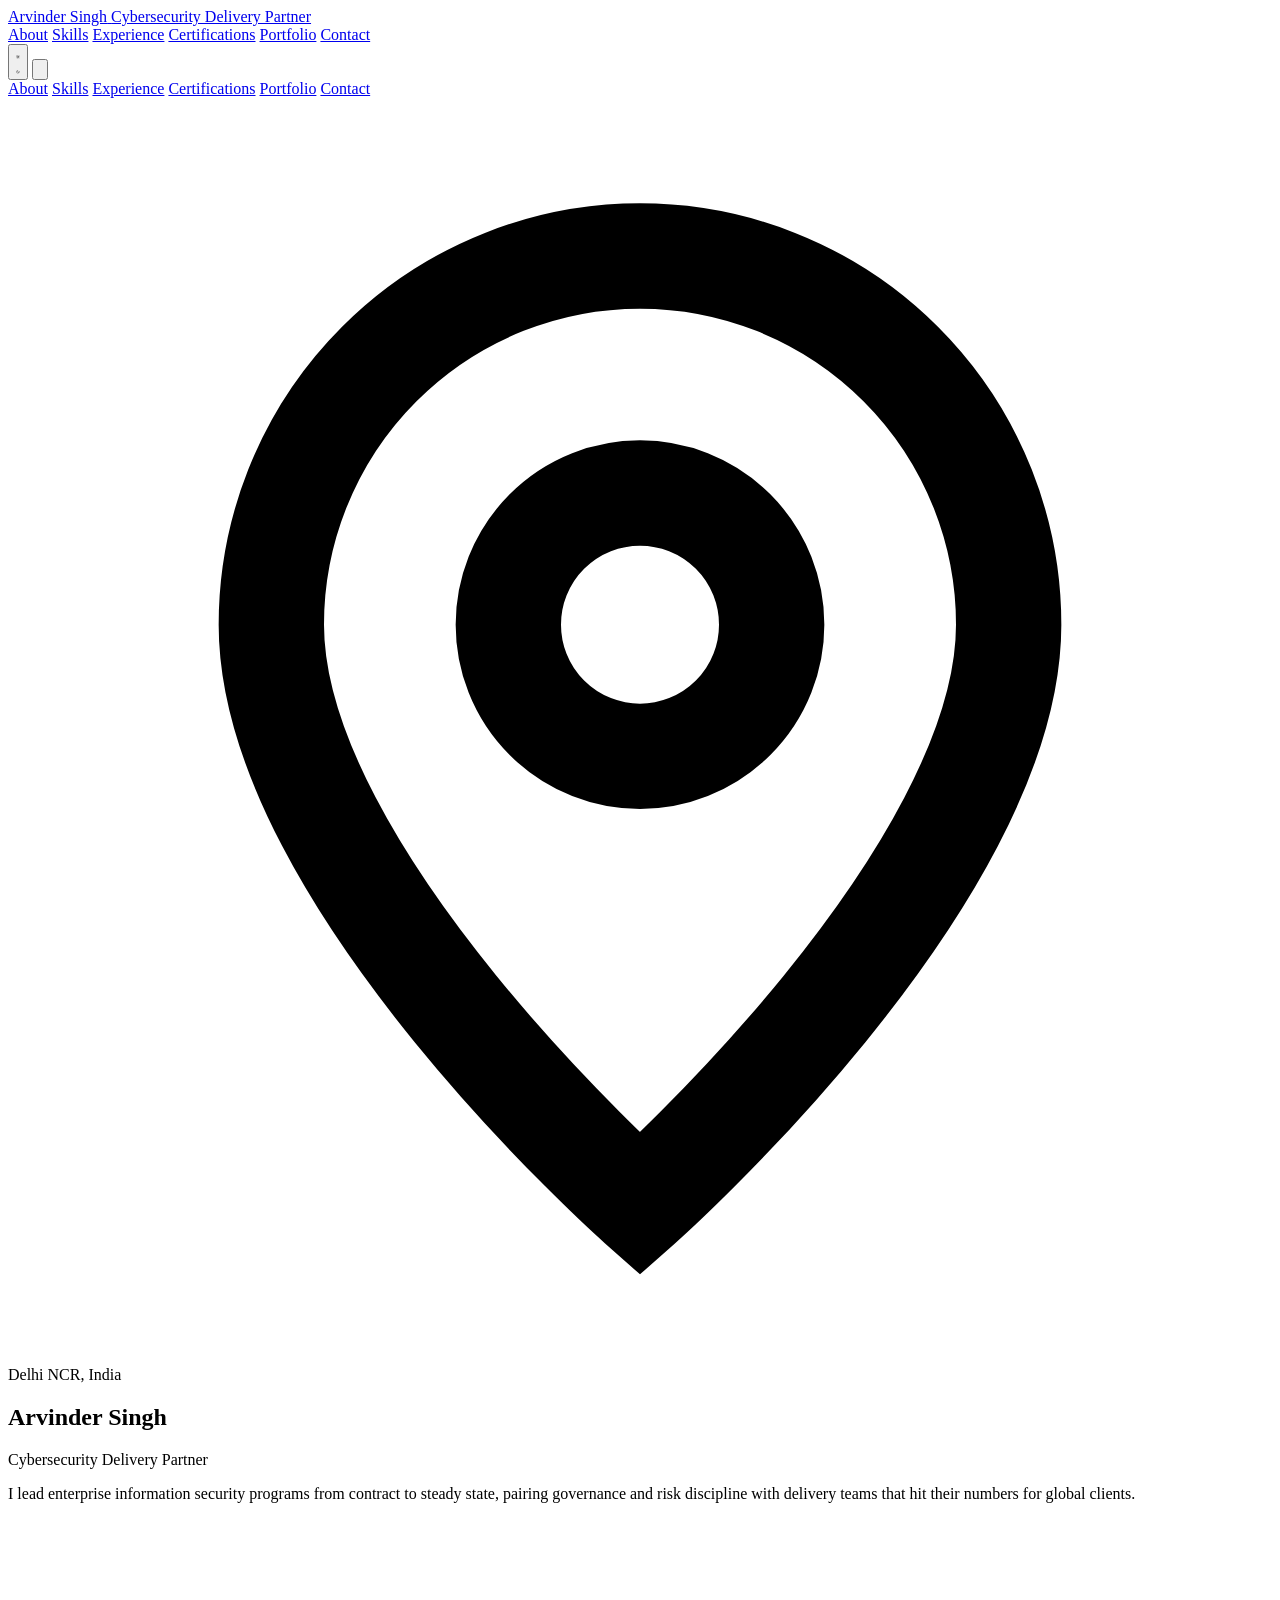
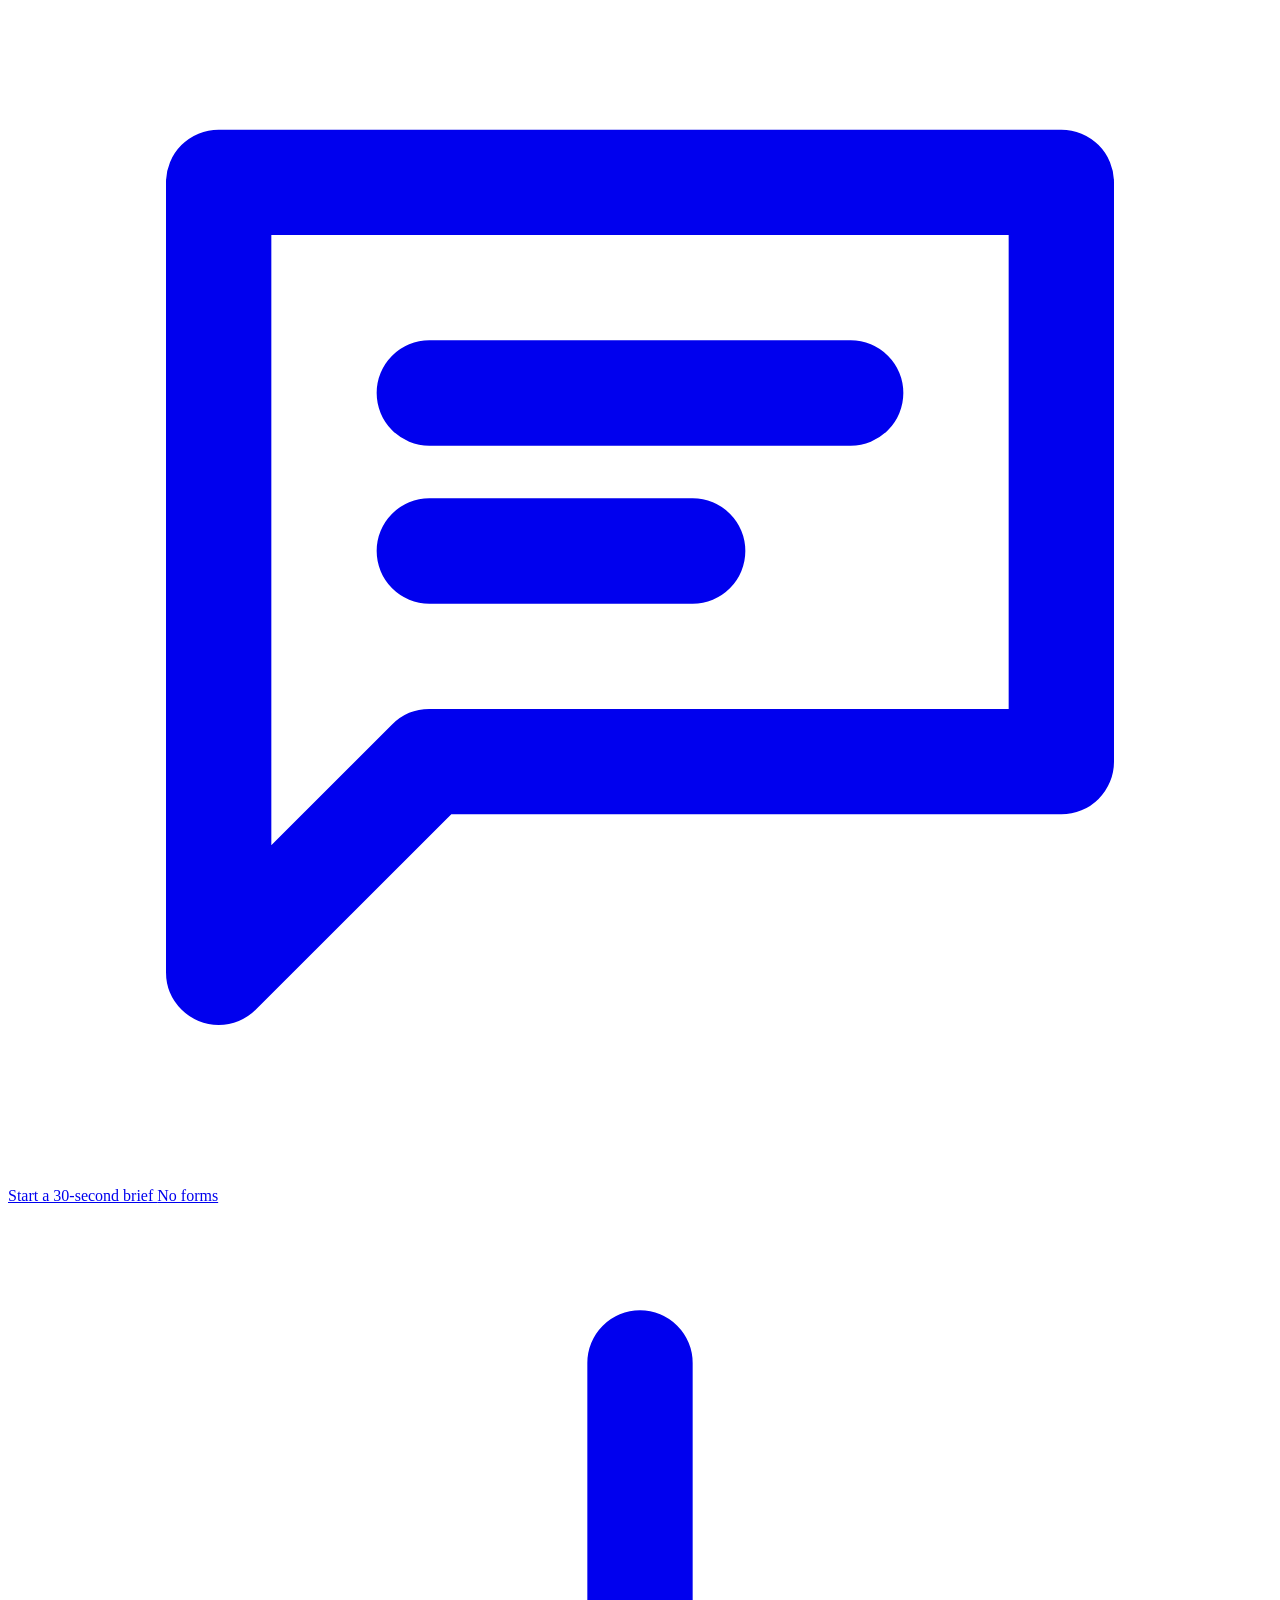
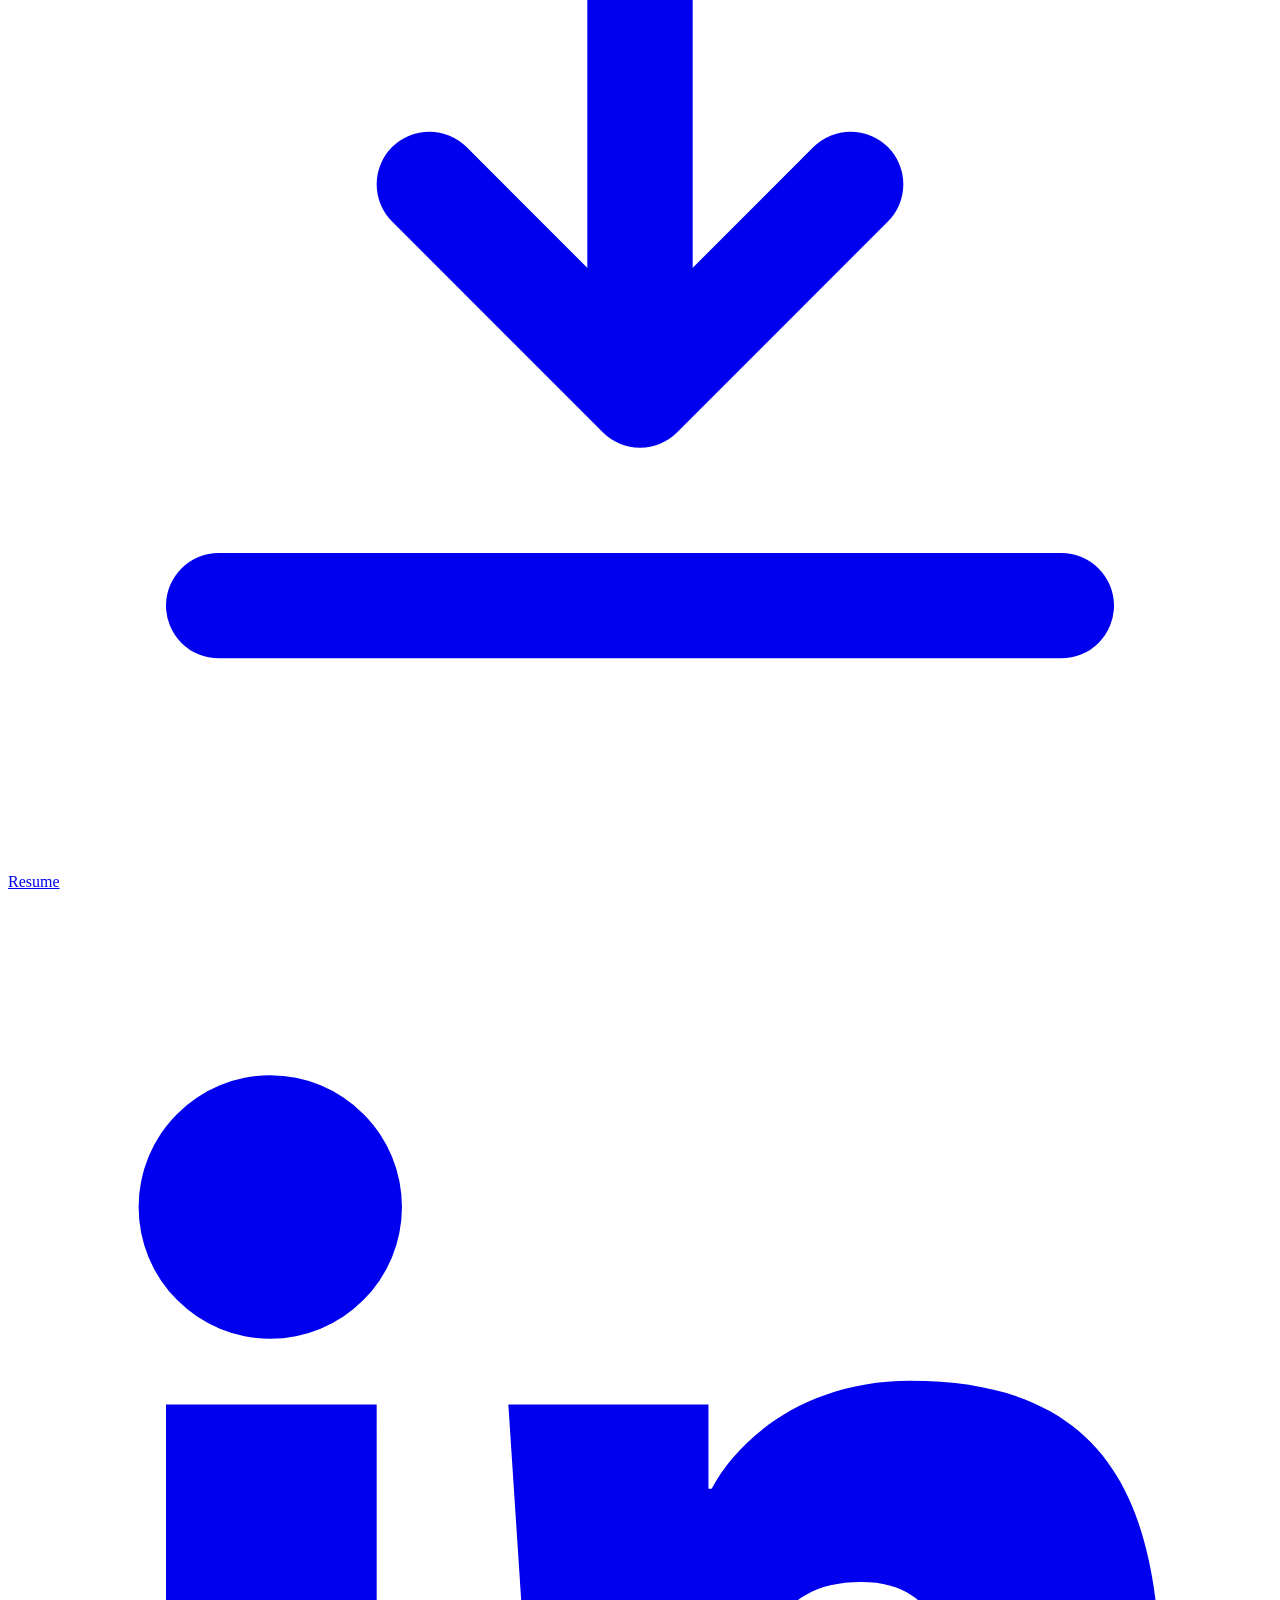
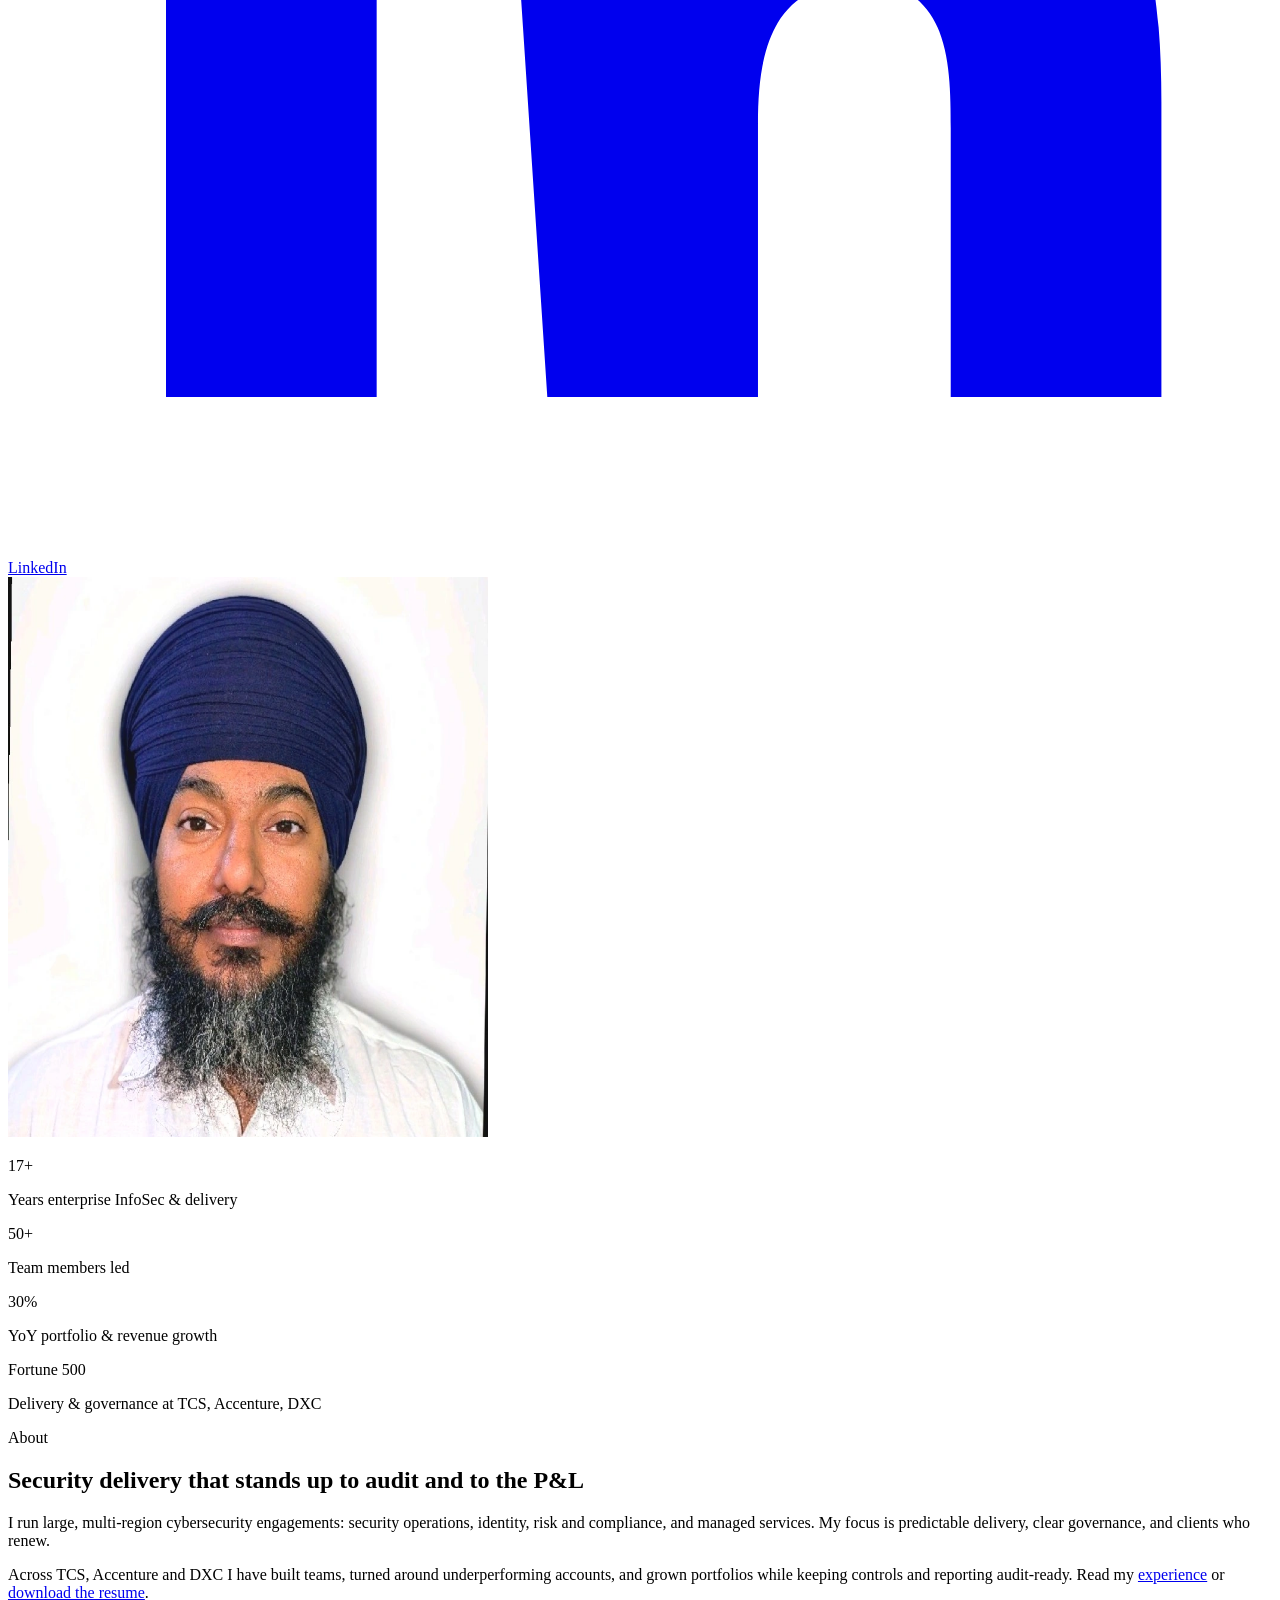
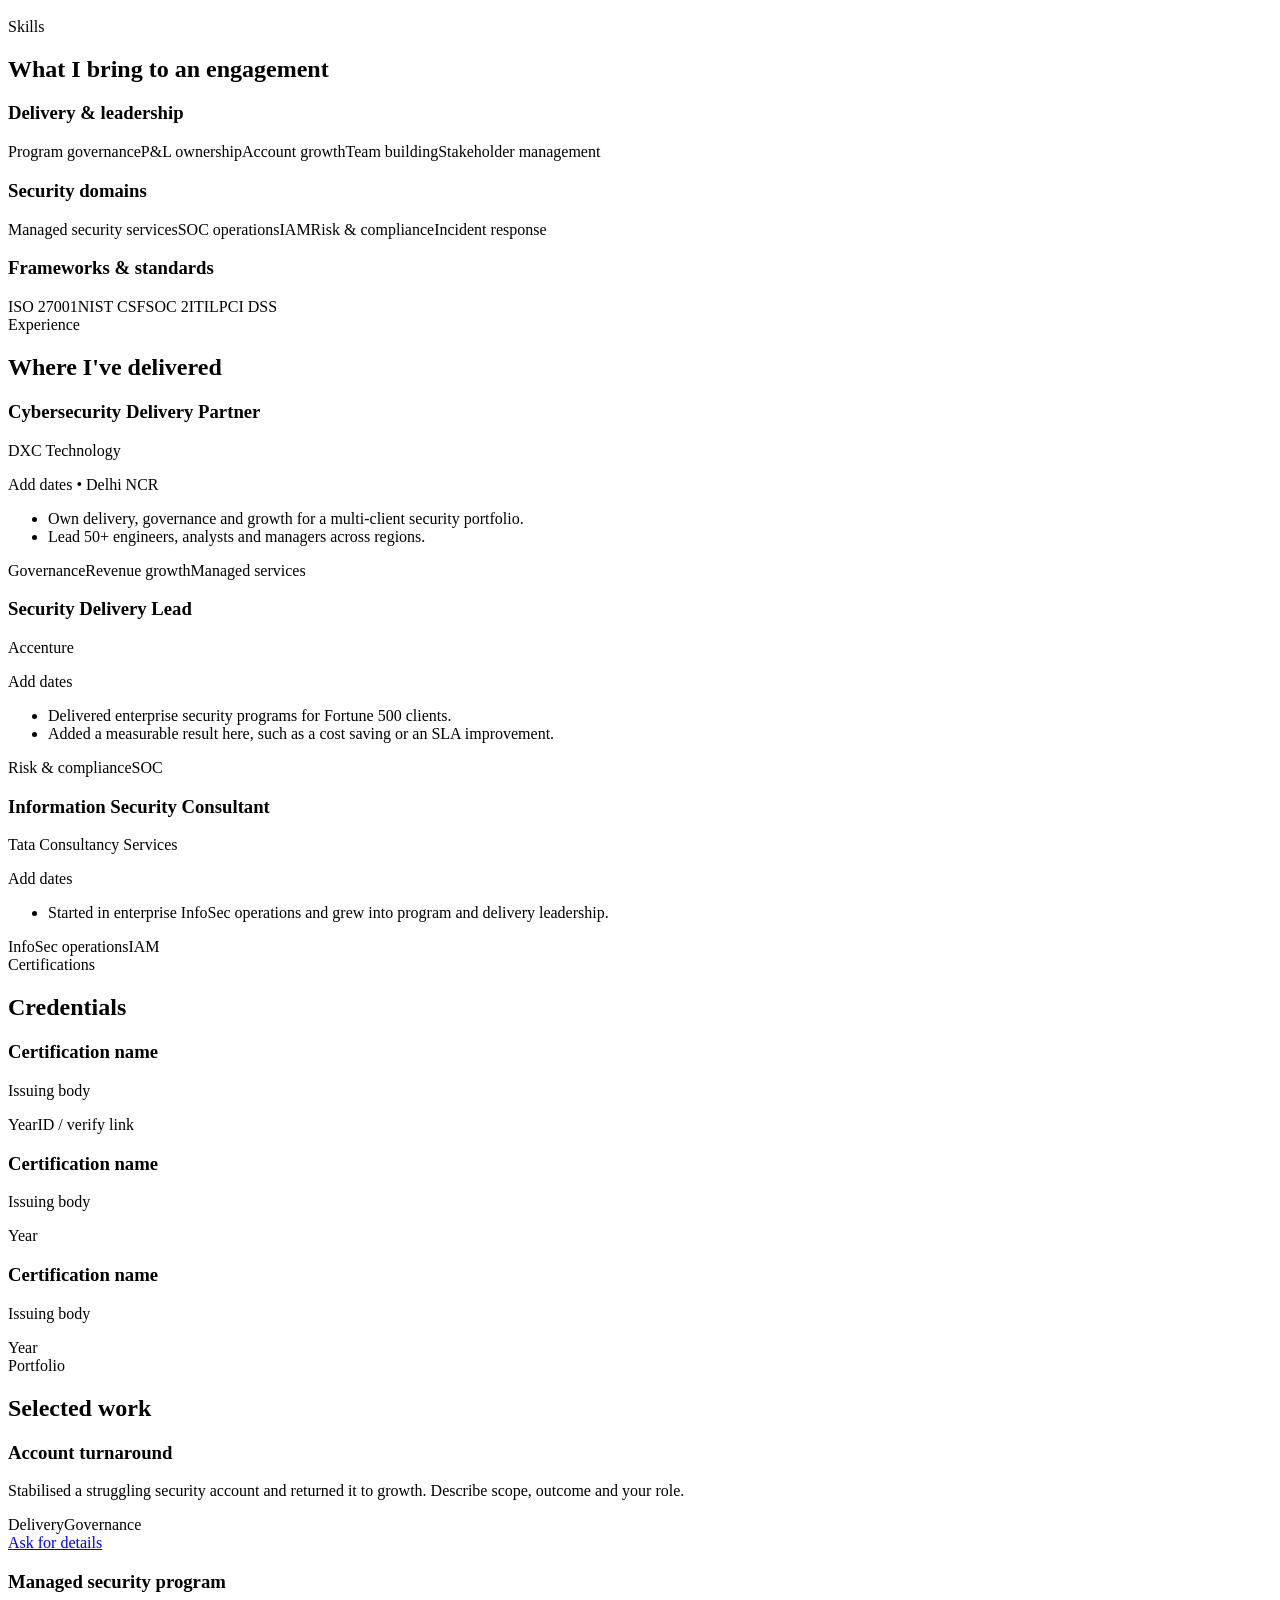
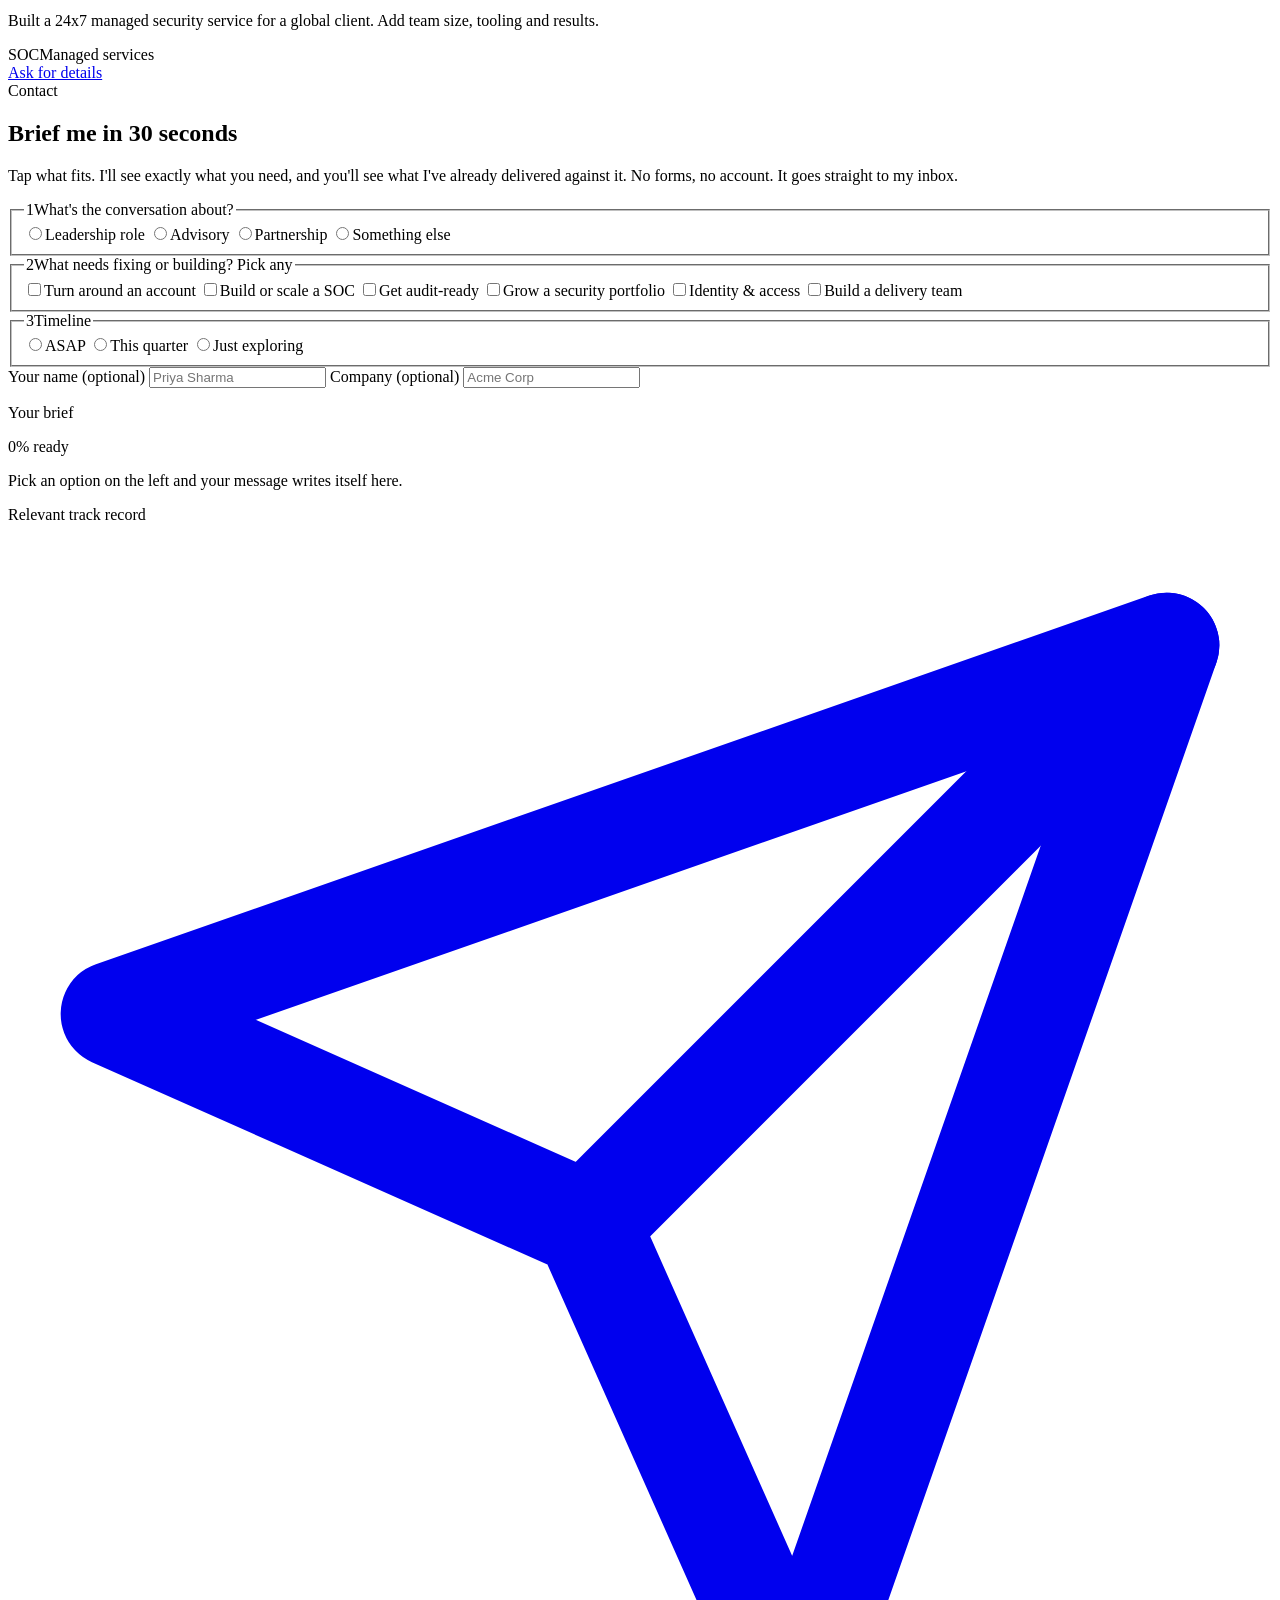
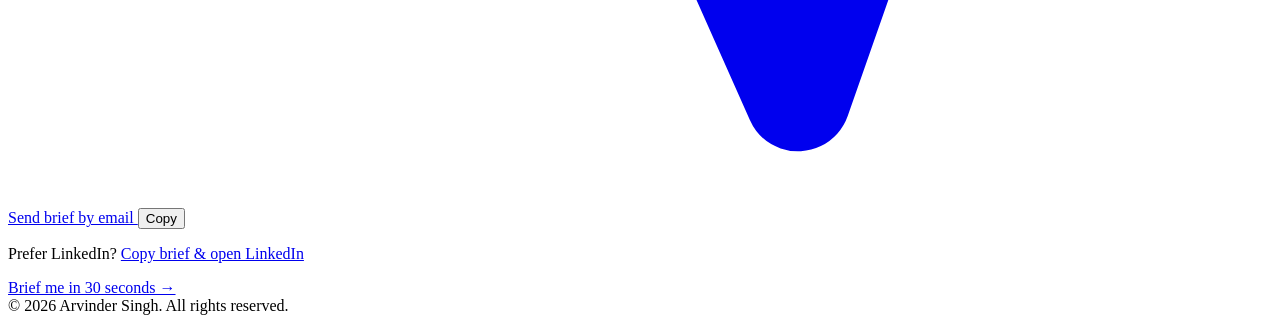
==== commit 75c8433e: "Replace contact with a 30-second brief builder; fix broken deploy - Contact section is now an intera" ====
--- a/index.html
+++ b/index.html
@@ -91,25 +91,28 @@
     </p>
 
     <div class="mt-8 flex flex-wrap items-center gap-3">
-      <!-- Primary CTA: same-domain file download -->
-      <a class="btn-primary" href="/resume-arvinder-singh.pdf" download>
-        <svg class="h-5 w-5" viewBox="0 0 24 24" fill="none" stroke="currentColor" stroke-width="2" stroke-linecap="round" stroke-linejoin="round" aria-hidden="true"><path d="M12 3v12m0 0 4-4m-4 4-4-4M4 19h16"/></svg>
-        Download resume
-        <span class="chip-format">PDF • ATS-Friendly</span>
+      <!-- Primary CTA: the brief builder (qualified lead in ~30s) -->
+      <a class="btn-primary" href="#contact" data-cta="hero">
+        <svg class="h-5 w-5" viewBox="0 0 24 24" fill="none" stroke="currentColor" stroke-width="2" stroke-linecap="round" stroke-linejoin="round" aria-hidden="true"><path d="M4 5h16v11H8l-4 4z"/><path d="M8 9h8M8 12h5"/></svg>
+        Start a 30-second brief
+        <span class="chip-format">No forms</span>
+      </a>
+      <a class="btn-ghost" href="/resume-arvinder-singh.pdf" download>
+        <svg class="h-4 w-4" viewBox="0 0 24 24" fill="none" stroke="currentColor" stroke-width="2" stroke-linecap="round" stroke-linejoin="round" aria-hidden="true"><path d="M12 3v12m0 0 4-4m-4 4-4-4M4 19h16"/></svg>
+        Resume
       </a>
       <!-- Secondary: external -->
       <a class="btn-ghost" href="https://www.linkedin.com/in/arvinder-singh" target="_blank" rel="noopener noreferrer">
         <svg class="h-4 w-4" viewBox="0 0 24 24" fill="currentColor" aria-hidden="true"><path d="M4.98 3.5a2.5 2.5 0 1 1 0 5 2.5 2.5 0 0 1 0-5zM3 9.75h4V21H3zM9.5 9.75h3.8v1.6h.06c.53-1 1.83-2.05 3.77-2.05 4.03 0 4.77 2.65 4.77 6.1V21h-4v-5.1c0-1.22-.02-2.78-1.7-2.78-1.7 0-1.96 1.33-1.96 2.69V21h-4z"/></svg>
         LinkedIn
       </a>
-      <a class="link-inline ml-1" href="#contact">Get in touch</a>
     </div>
   </div>
 
   <div class="mx-auto w-full max-w-xs md:max-w-sm">
     <div class="relative">
       <div class="absolute -inset-3 rounded-3xl bg-gradient-to-br from-indigo-500/25 to-blue-500/10 blur-2xl" aria-hidden="true"></div>
-      <img src="/assets/portrait.jpg" alt="Portrait of Arvinder Singh" width="480" height="560"
+      <img src="/assets/arvinder-profile-picture.png" alt="Portrait of Arvinder Singh" width="480" height="560"
         class="relative aspect-[6/7] w-full rounded-2xl border border-slate-200 object-cover shadow-xl dark:border-slate-800 bg-slate-200 dark:bg-slate-800" />
     </div>
   </div>
@@ -240,17 +243,92 @@
 
 <!-- ============ CONTACT ============ -->
 <section id="contact" class="section pt-0">
-  <div class="rounded-2xl border border-slate-200 bg-white p-8 dark:border-slate-800/80 dark:bg-slate-900/60 sm:p-12">
+  <div class="relative overflow-hidden rounded-2xl border border-slate-200 bg-white p-6 dark:border-slate-800/80 dark:bg-slate-900/60 sm:p-10">
+    <div class="pointer-events-none absolute -right-24 -top-24 h-72 w-72 rounded-full bg-indigo-500/15 blur-3xl" aria-hidden="true"></div>
     <span class="badge">Contact</span>
-    <h2 class="section-title">Let's talk about your security program</h2>
-    <p class="mt-4 max-w-xl text-lg">Open to conversations on delivery leadership, security partnerships and advisory roles.</p>
-    <div class="mt-7 flex flex-wrap items-center gap-3">
-      <a class="btn-primary" href="mailto:hello@arvindersingh.me">Email me</a>
-      <a class="btn-ghost" href="https://www.linkedin.com/in/arvinder-singh" target="_blank" rel="noopener noreferrer">Connect on LinkedIn</a>
-      <a class="link-inline" href="/resume-arvinder-singh.pdf" download>Resume (PDF)</a>
-    </div>
-  </div>
-</section>
+    <h2 class="section-title">Brief me in 30 seconds</h2>
+    <p class="mt-3 max-w-2xl text-lg">Tap what fits. I'll see exactly what you need, and you'll see what I've already delivered against it. No forms, no account. It goes straight to my inbox.</p>
+
+    <form id="brief" class="mt-8 grid gap-8 lg:grid-cols-[1.25fr_1fr]" novalidate>
+      <!-- Builder -->
+      <div class="space-y-7">
+        <fieldset>
+          <legend class="step-label"><span class="step-num">1</span>What's the conversation about?</legend>
+          <div class="mt-3 flex flex-wrap gap-2">
+            <label class="opt"><input class="sr-only" type="radio" name="intent" value="a senior delivery leadership role">Leadership role</label>
+            <label class="opt"><input class="sr-only" type="radio" name="intent" value="an advisory engagement">Advisory</label>
+            <label class="opt"><input class="sr-only" type="radio" name="intent" value="a security partnership">Partnership</label>
+            <label class="opt"><input class="sr-only" type="radio" name="intent" value="something else">Something else</label>
+          </div>
+        </fieldset>
+
+        <fieldset>
+          <legend class="step-label"><span class="step-num">2</span>What needs fixing or building? <span class="font-normal text-slate-400">Pick any</span></legend>
+          <div class="mt-3 flex flex-wrap gap-2">
+            <label class="opt"><input class="sr-only" type="checkbox" name="need" value="turnaround">Turn around an account</label>
+            <label class="opt"><input class="sr-only" type="checkbox" name="need" value="soc">Build or scale a SOC</label>
+            <label class="opt"><input class="sr-only" type="checkbox" name="need" value="audit">Get audit-ready</label>
+            <label class="opt"><input class="sr-only" type="checkbox" name="need" value="growth">Grow a security portfolio</label>
+            <label class="opt"><input class="sr-only" type="checkbox" name="need" value="iam">Identity &amp; access</label>
+            <label class="opt"><input class="sr-only" type="checkbox" name="need" value="team">Build a delivery team</label>
+          </div>
+        </fieldset>
+
+        <fieldset>
+          <legend class="step-label"><span class="step-num">3</span>Timeline</legend>
+          <div class="mt-3 flex flex-wrap gap-2">
+            <label class="opt"><input class="sr-only" type="radio" name="when" value="as soon as possible">ASAP</label>
+            <label class="opt"><input class="sr-only" type="radio" name="when" value="this quarter">This quarter</label>
+            <label class="opt"><input class="sr-only" type="radio" name="when" value="no fixed date, exploring for now">Just exploring</label>
+          </div>
+        </fieldset>
+
+        <div class="grid gap-3 sm:grid-cols-2">
+          <label class="block text-sm font-medium">Your name <span class="font-normal text-slate-400">(optional)</span>
+            <input name="name" type="text" autocomplete="name" class="field" placeholder="Priya Sharma" />
+          </label>
+          <label class="block text-sm font-medium">Company <span class="font-normal text-slate-400">(optional)</span>
+            <input name="company" type="text" autocomplete="organization" class="field" placeholder="Acme Corp" />
+          </label>
+        </div>
+      </div>
+
+      <!-- Live preview -->
+      <aside class="flex flex-col rounded-xl border border-slate-200 bg-slate-50 p-5 dark:border-slate-700/70 dark:bg-slate-950/50" aria-live="polite">
+        <div class="flex items-center justify-between">
+          <p class="text-xs font-semibold uppercase tracking-wider text-slate-500 dark:text-slate-400">Your brief</p>
+          <p class="text-xs font-medium text-slate-500 dark:text-slate-400"><span id="brief-pct">0</span>% ready</p>
+        </div>
+        <div class="mt-2 h-1.5 overflow-hidden rounded-full bg-slate-200 dark:bg-slate-800">
+          <div id="brief-bar" class="h-full w-0 rounded-full bg-gradient-to-r from-indigo-500 to-blue-500 transition-all duration-500"></div>
+        </div>
+
+        <p id="brief-text" class="mt-4 min-h-24 whitespace-pre-line text-[15px] leading-relaxed text-slate-800 dark:text-slate-200">Pick an option on the left and your message writes itself here.</p>
+
+        <div id="brief-proof" class="mt-4 hidden">
+          <p class="text-xs font-semibold uppercase tracking-wider text-slate-500 dark:text-slate-400">Relevant track record</p>
+          <ul id="brief-proof-list" class="mt-2 space-y-2 text-sm"></ul>
+        </div>
+
+        <div class="mt-auto flex flex-wrap items-center gap-2 pt-6">
+          <a id="brief-send" class="btn-primary flex-1 justify-center aria-disabled:pointer-events-none aria-disabled:opacity-50" href="mailto:hello@arvindersingh.me" aria-disabled="true" data-cta="brief-email">
+            <svg class="h-4 w-4" viewBox="0 0 24 24" fill="none" stroke="currentColor" stroke-width="2" stroke-linecap="round" stroke-linejoin="round" aria-hidden="true"><path d="m22 2-7 20-4-9-9-4z"/><path d="M22 2 11 13"/></svg>
+            Send brief by email
+          </a>
+          <button id="brief-copy" type="button" class="btn-ghost" data-cta="brief-copy">Copy</button>
+        </div>
+        <p class="mt-3 text-xs text-slate-500 dark:text-slate-400">
+          Prefer LinkedIn? <a id="brief-li" class="link-inline" href="https://www.linkedin.com/in/arvinder-singh" target="_blank" rel="noopener noreferrer">Copy brief &amp; open LinkedIn</a>
+        </p>
+      </aside>
+    </form>
+  </div>
+</section>
+
+<!-- Sticky mobile CTA: shows after the hero, hides once the brief is on screen -->
+<div id="sticky-cta" class="fixed inset-x-0 bottom-0 z-40 translate-y-full border-t border-slate-200 bg-white/90 p-3 backdrop-blur-md transition-transform duration-300 dark:border-slate-800 dark:bg-slate-900/90 lg:hidden" aria-hidden="true">
+  <a href="#contact" tabindex="-1" class="btn-primary w-full justify-center" data-cta="sticky">Brief me in 30 seconds &rarr;</a>
+</div>
 
 </main>
 
@@ -283,6 +361,101 @@
   menu.addEventListener("click", function (e) { if (e.target.tagName === "A") setMenu(false); });
 
   document.getElementById("year").textContent = new Date().getFullYear();
+
+  // ---------- Brief builder ----------
+  (function () {
+    var form = document.getElementById("brief");
+    if (!form) return;
+    var EMAIL = "hello@arvindersingh.me";
+    var NEEDS = {
+      turnaround: { label: "turning around an underperforming account", proof: "Stabilised a struggling security account and returned it to growth." },
+      soc:        { label: "building or scaling a SOC / managed security service", proof: "Built a 24x7 managed security service for a global client." },
+      audit:      { label: "getting audit-ready (ISO 27001, SOC 2, PCI DSS, NIST CSF)", proof: "Keeps controls and reporting audit-ready across multi-region engagements." },
+      growth:     { label: "growing a security portfolio", proof: "30% YoY portfolio and revenue growth on a multi-client security portfolio at DXC." },
+      iam:        { label: "identity and access management", proof: "IAM delivery from TCS operations through to enterprise programs." },
+      team:       { label: "building a delivery team", proof: "Leads 50+ engineers, analysts and managers across regions." }
+    };
+    var text = document.getElementById("brief-text");
+    var bar = document.getElementById("brief-bar");
+    var pct = document.getElementById("brief-pct");
+    var proofBox = document.getElementById("brief-proof");
+    var proofList = document.getElementById("brief-proof-list");
+    var send = document.getElementById("brief-send");
+    var copyBtn = document.getElementById("brief-copy");
+    var li = document.getElementById("brief-li");
+    var EMPTY = text.textContent;
+    var current = "";
+
+    function val(name) { var el = form.querySelector('[name="' + name + '"]:checked'); return el ? el.value : ""; }
+    function field(name) { return form.elements[name].value.trim(); }
+    function list(a) { return a.length < 2 ? a.join("") : a.slice(0, -1).join(", ") + " and " + a[a.length - 1]; }
+
+    function render() {
+      var intent = val("intent"), when = val("when"), name = field("name"), company = field("company");
+      var needs = Array.prototype.map.call(form.querySelectorAll('[name="need"]:checked'), function (e) { return e.value; });
+      var score = (intent ? 35 : 0) + (needs.length ? 35 : 0) + (when ? 20 : 0) + (name || company ? 10 : 0);
+      bar.style.width = score + "%"; pct.textContent = score;
+
+      if (!intent && !needs.length && !when) {
+        current = ""; text.textContent = EMPTY;
+        proofBox.classList.add("hidden");
+        send.setAttribute("aria-disabled", "true");
+        return;
+      }
+      var lines = ["Hi Arvinder,", ""];
+      var who = name ? "I'm " + name + (company ? " from " + company : "") + ". " : (company ? "I'm reaching out from " + company + ". " : "");
+      lines.push(who + "I'd like to talk about " + (intent || "working together") + ".");
+      if (needs.length) lines.push("We need help with " + list(needs.map(function (n) { return NEEDS[n].label; })) + ".");
+      if (when) lines.push("Timeline: " + when + ".");
+      lines.push("", "Could we find 20 minutes this week?", "", name ? "Thanks,\n" + name : "Thanks");
+      current = lines.join("\n");
+      text.textContent = current;
+
+      proofList.innerHTML = "";
+      needs.forEach(function (n) {
+        var li = document.createElement("li");
+        li.className = "flex gap-2";
+        li.innerHTML = '<svg class="mt-0.5 h-4 w-4 flex-none text-emerald-500" viewBox="0 0 24 24" fill="none" stroke="currentColor" stroke-width="3" stroke-linecap="round" stroke-linejoin="round" aria-hidden="true"><path d="M20 6 9 17l-5-5"/></svg>';
+        li.appendChild(document.createTextNode(NEEDS[n].proof));
+        proofList.appendChild(li);
+      });
+      proofBox.classList.toggle("hidden", !needs.length);
+
+      var subject = "Brief: " + (intent ? intent.replace(/^an? /, "") : "let's talk") + (company ? " | " + company : "");
+      send.href = "mailto:" + EMAIL + "?subject=" + encodeURIComponent(subject) + "&body=" + encodeURIComponent(current);
+      send.removeAttribute("aria-disabled");
+    }
+
+    function copy(done) {
+      var t = current || "Hi Arvinder, I'd like to talk about working together.";
+      var ok = function () { done && done(); };
+      if (navigator.clipboard) navigator.clipboard.writeText(t).then(ok, ok); else ok();
+    }
+
+    form.addEventListener("input", render);
+    form.addEventListener("change", render);
+    form.addEventListener("submit", function (e) { e.preventDefault(); });
+    copyBtn.addEventListener("click", function () {
+      copy(function () { copyBtn.textContent = "Copied ✓"; setTimeout(function () { copyBtn.textContent = "Copy"; }, 1800); });
+    });
+    li.addEventListener("click", function () { copy(); });
+  })();
+
+  // ---------- Sticky mobile CTA ----------
+  (function () {
+    var bar = document.getElementById("sticky-cta");
+    var hero = document.querySelector("main > section");
+    var contact = document.getElementById("contact");
+    if (!bar || !("IntersectionObserver" in window)) return;
+    var heroVisible = true, contactVisible = false;
+    function update() {
+      var show = !heroVisible && !contactVisible;
+      bar.classList.toggle("translate-y-full", !show);
+      bar.setAttribute("aria-hidden", String(!show));
+    }
+    new IntersectionObserver(function (e) { heroVisible = e[0].isIntersecting; update(); }).observe(hero);
+    new IntersectionObserver(function (e) { contactVisible = e[0].isIntersecting; update(); }).observe(contact);
+  })();
 </script>
 </body>
 </html>
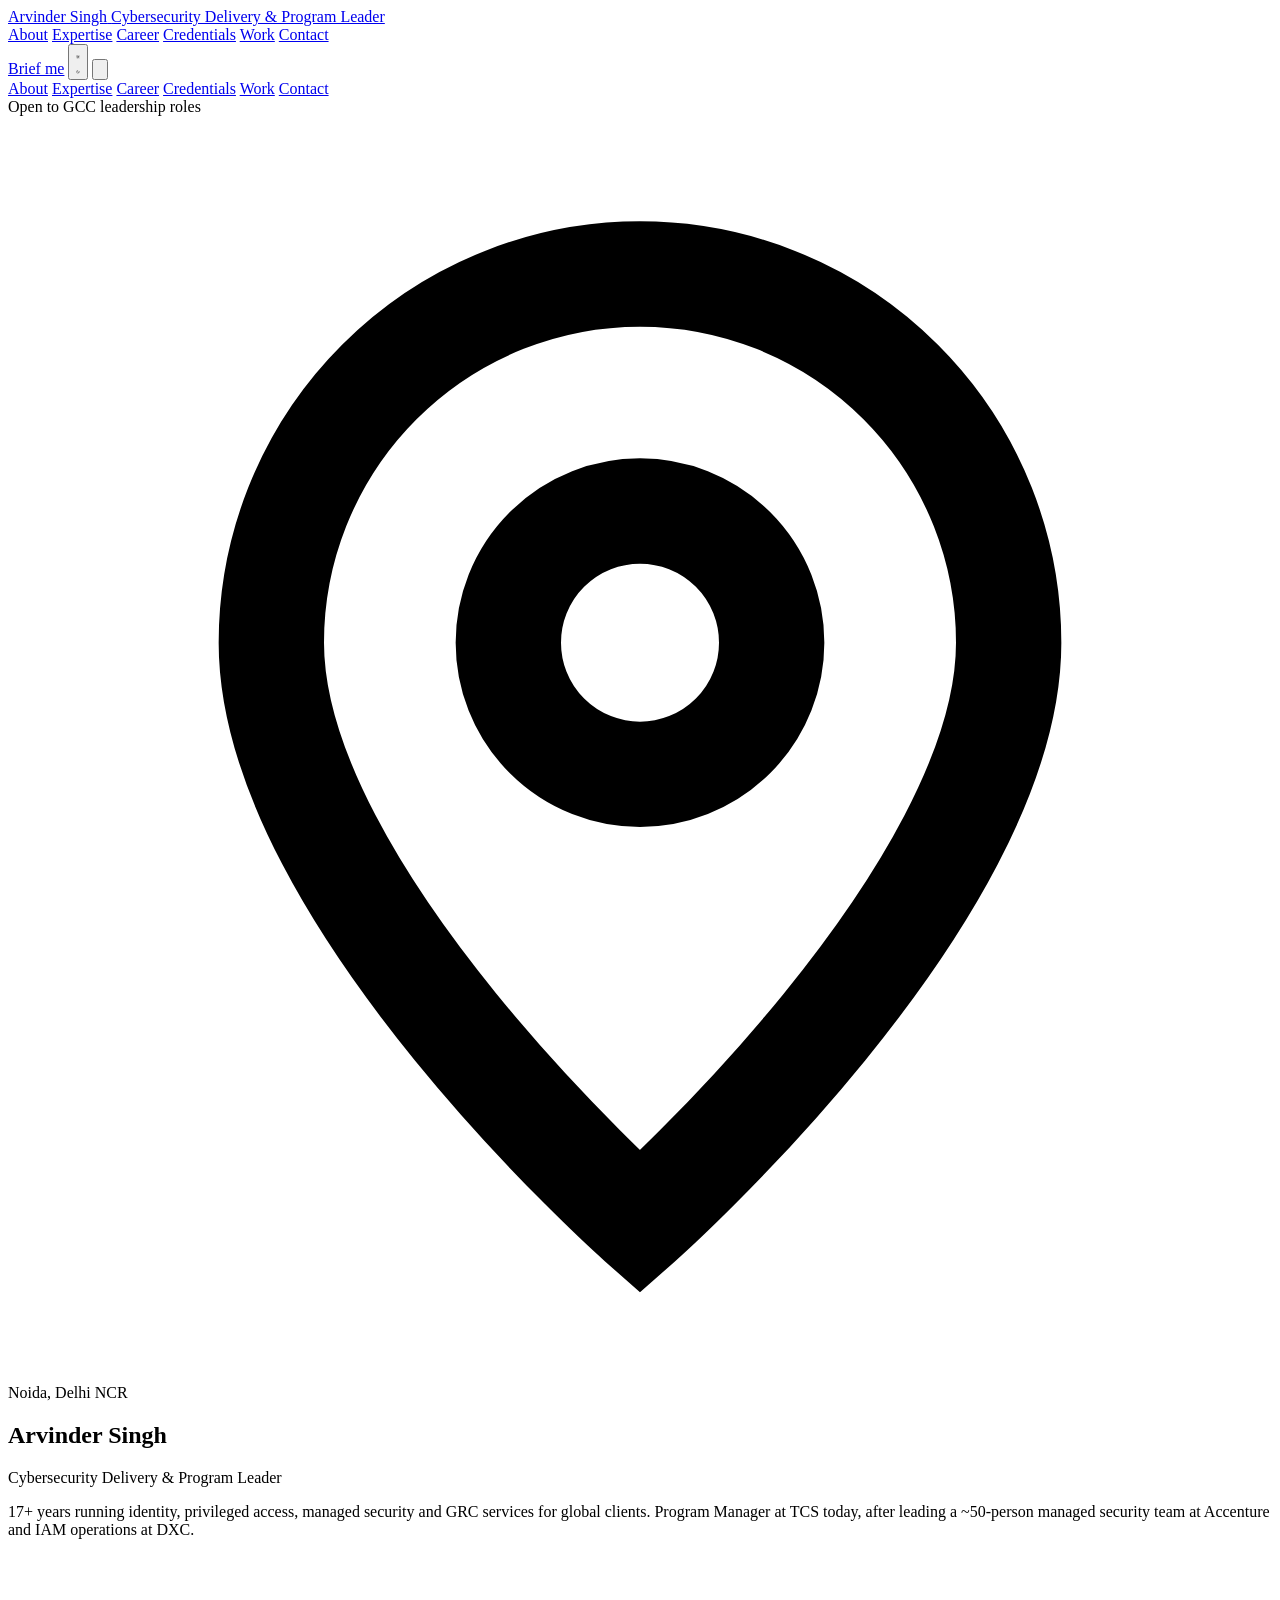
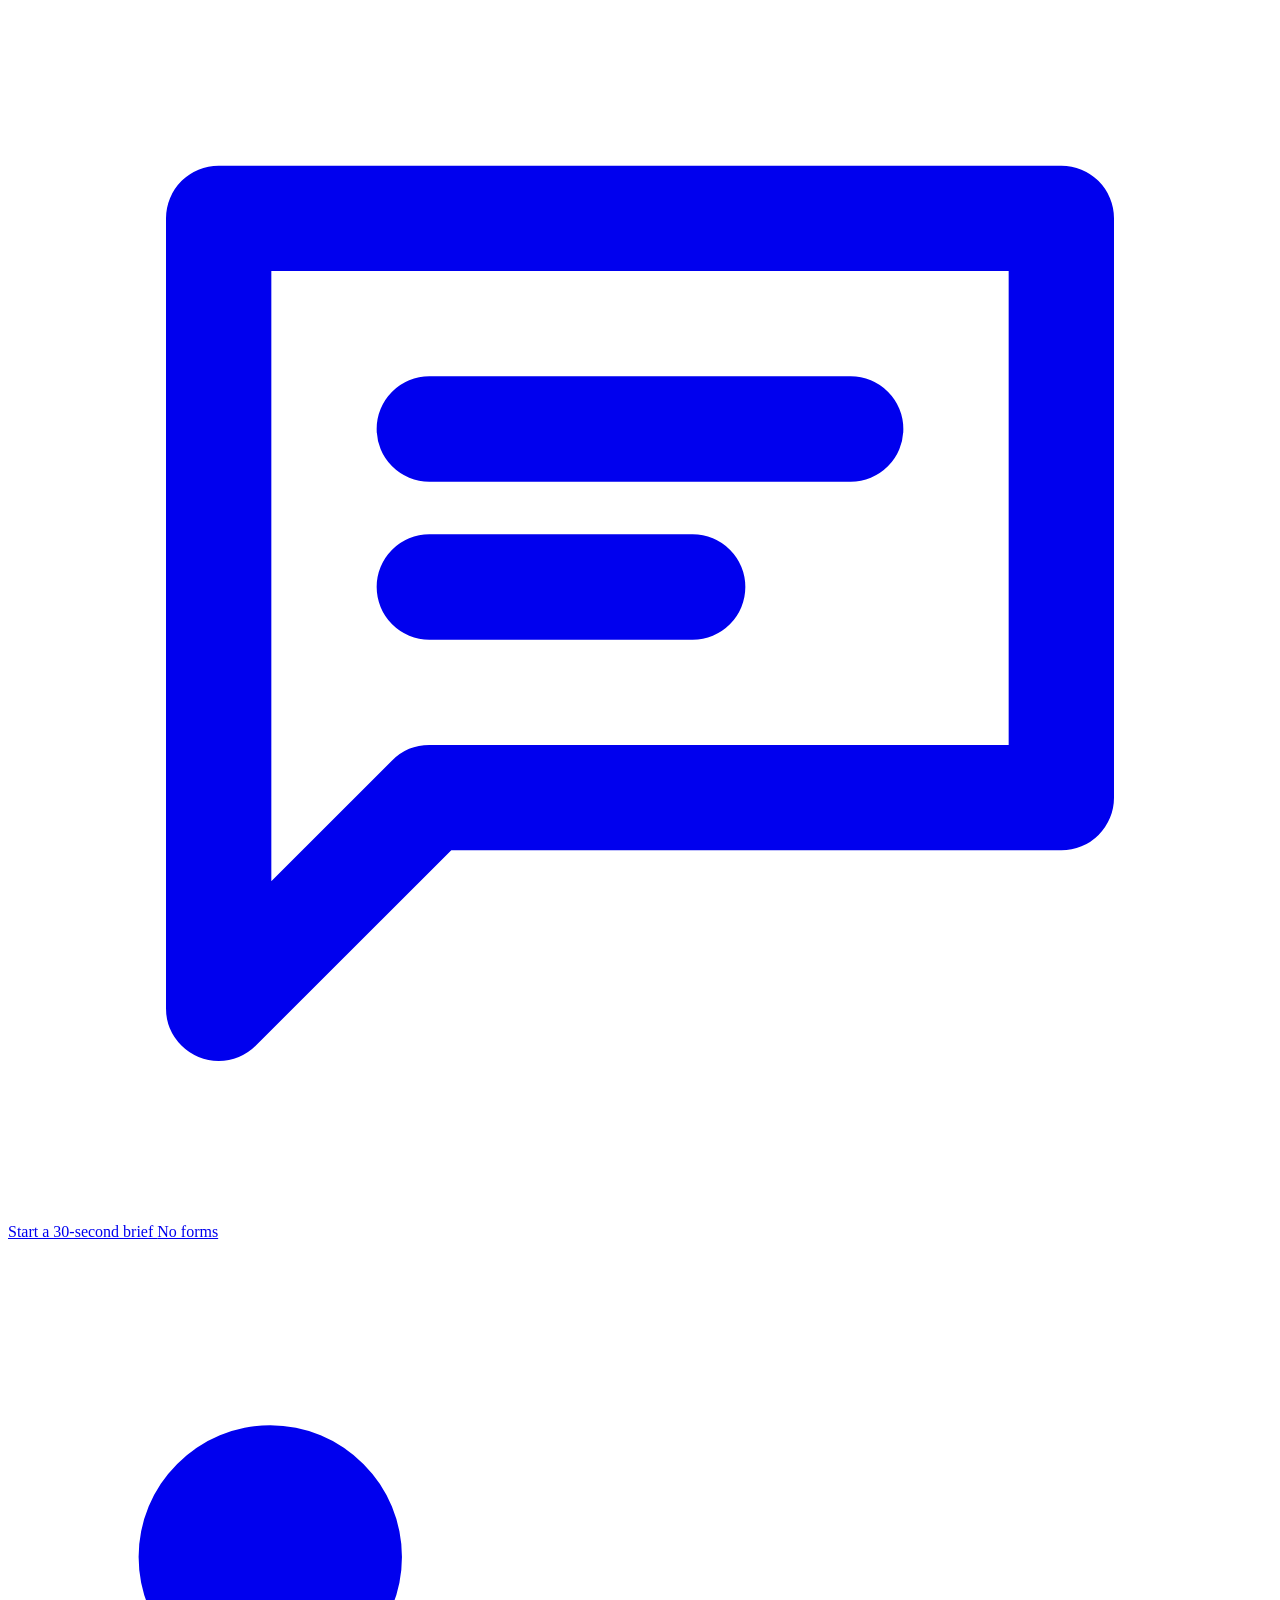
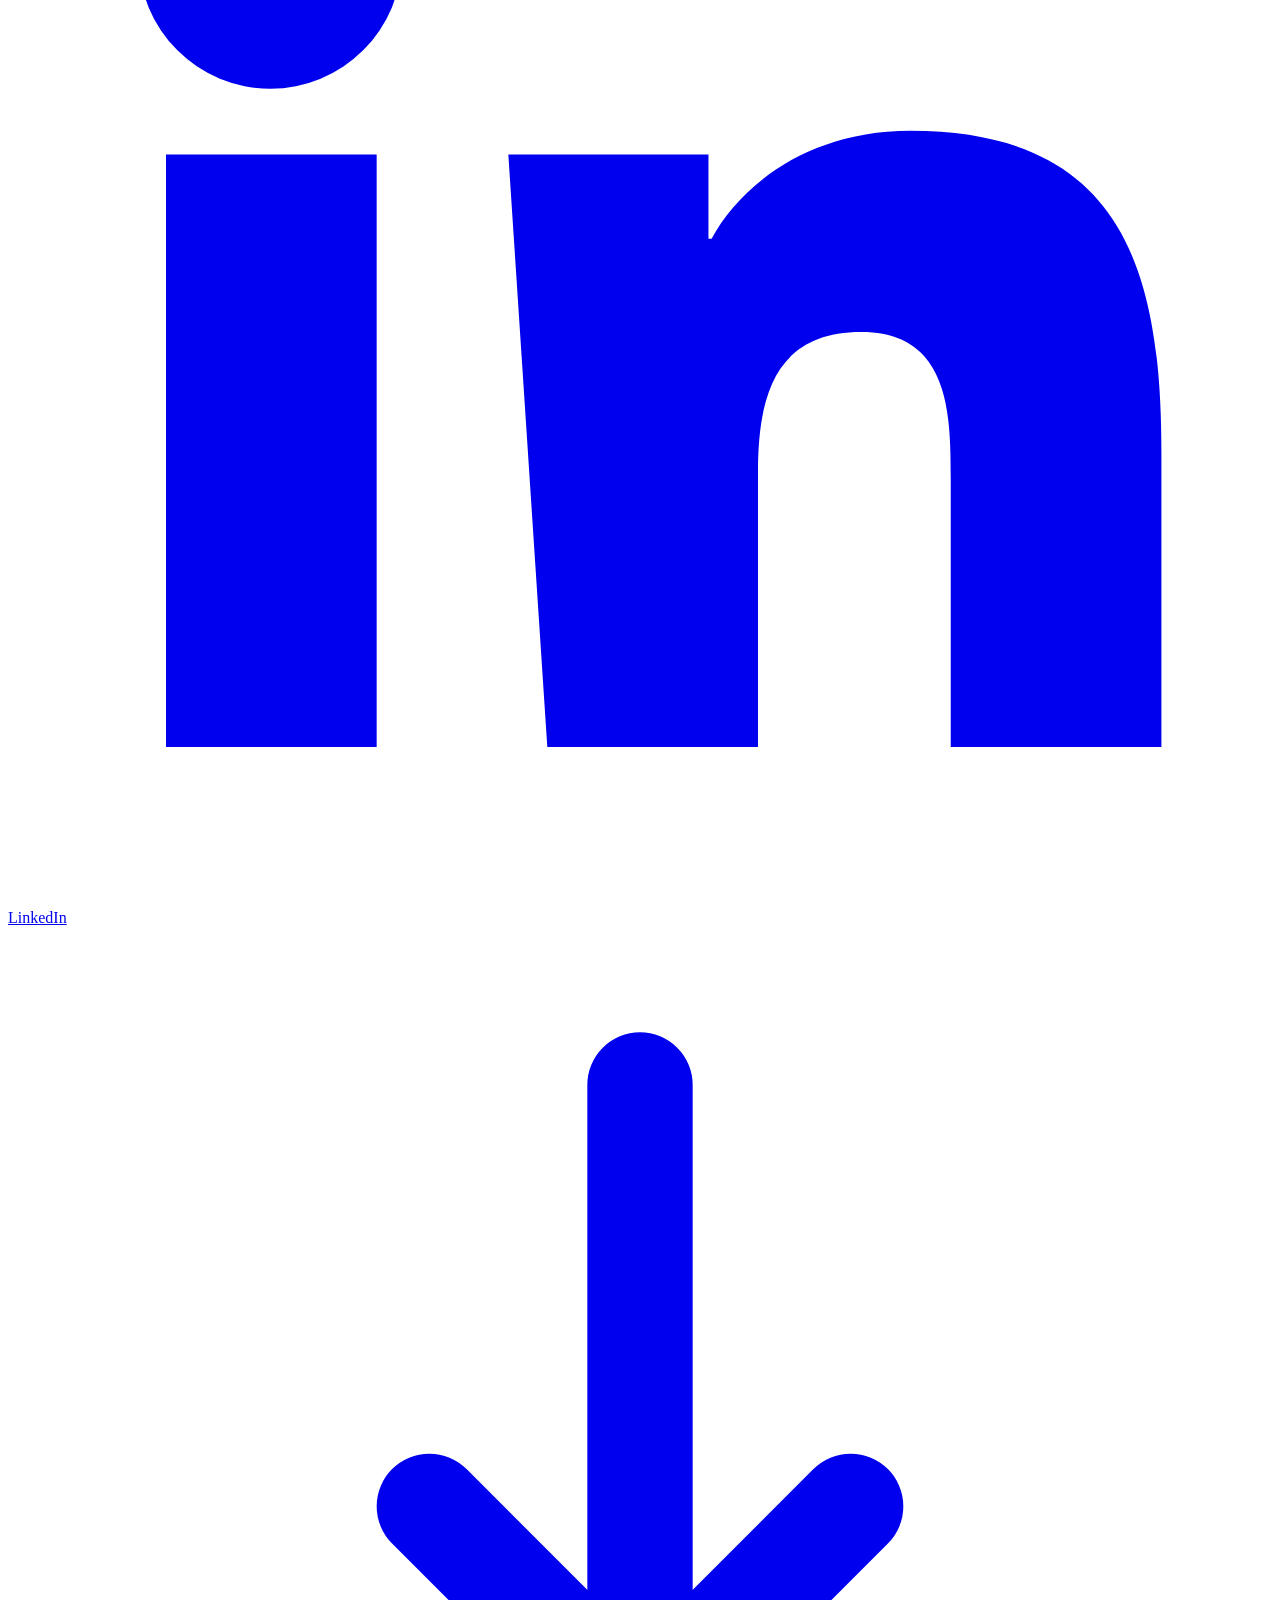
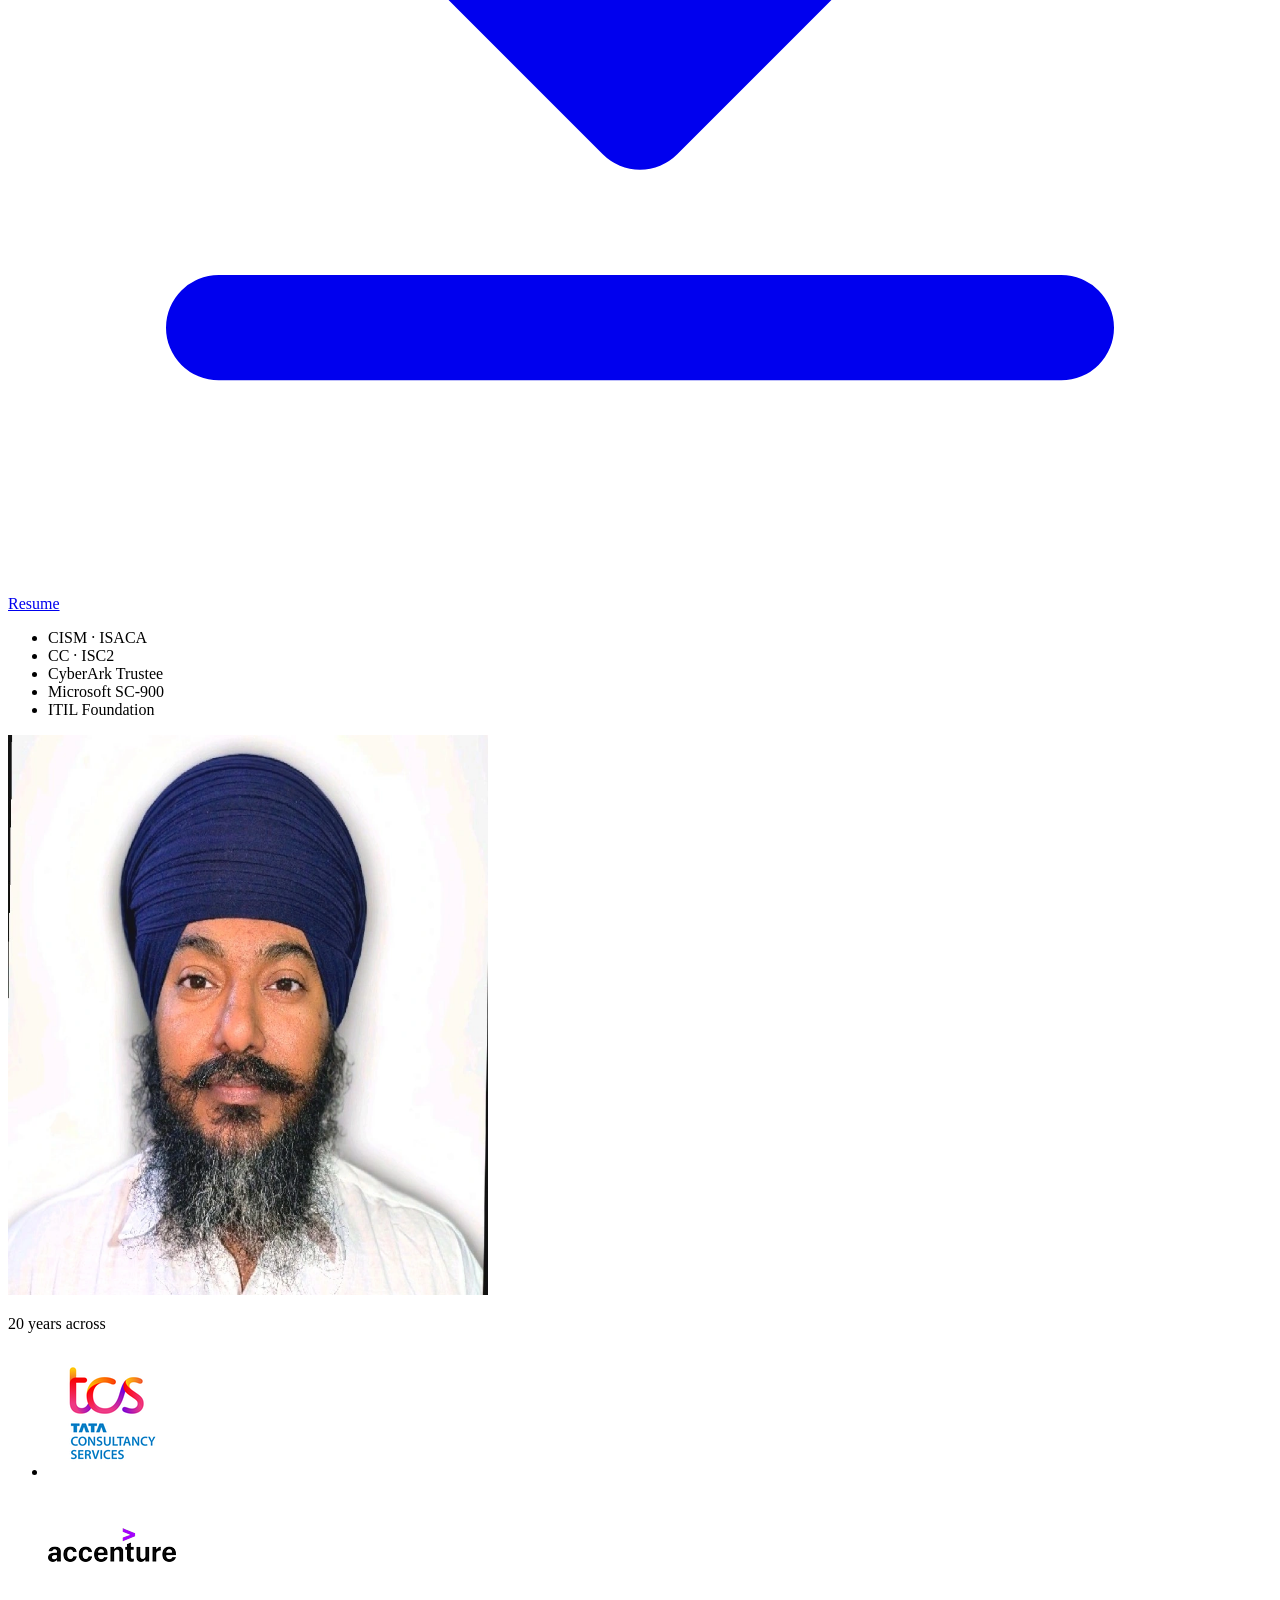
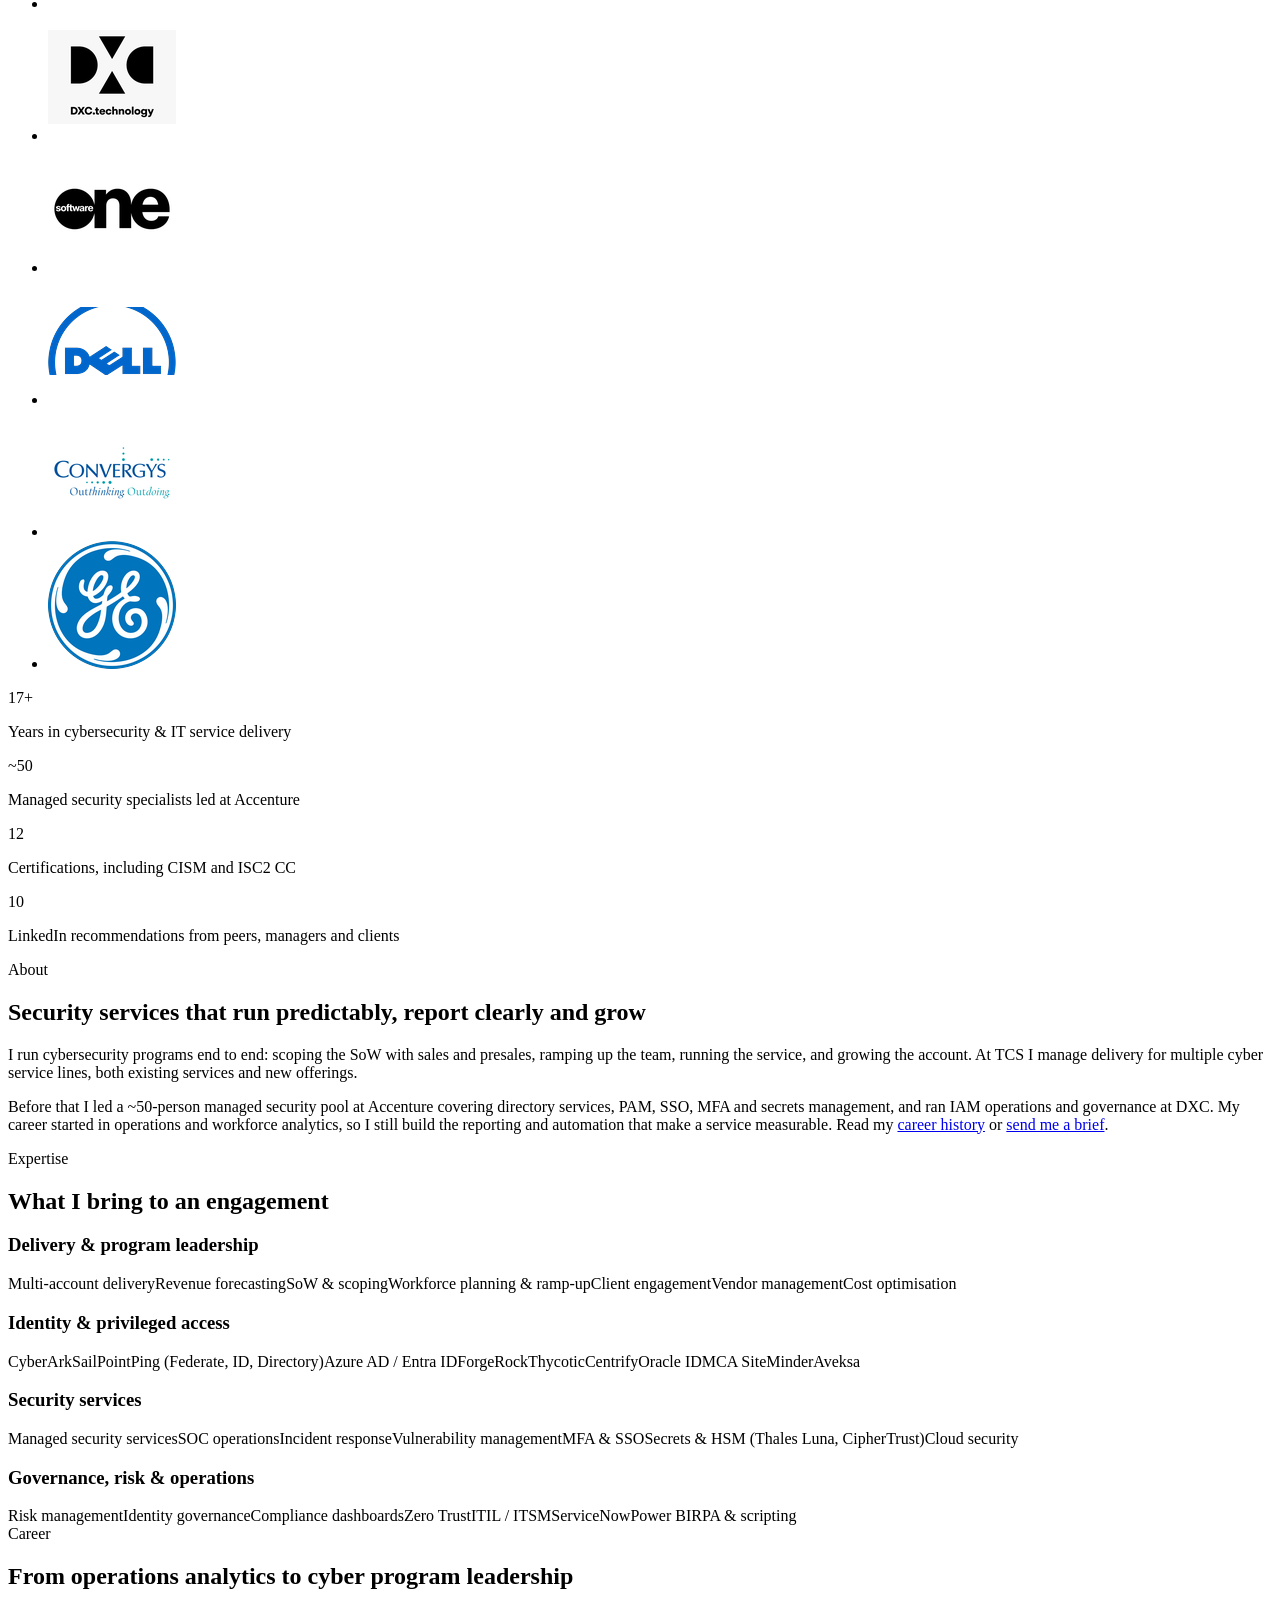
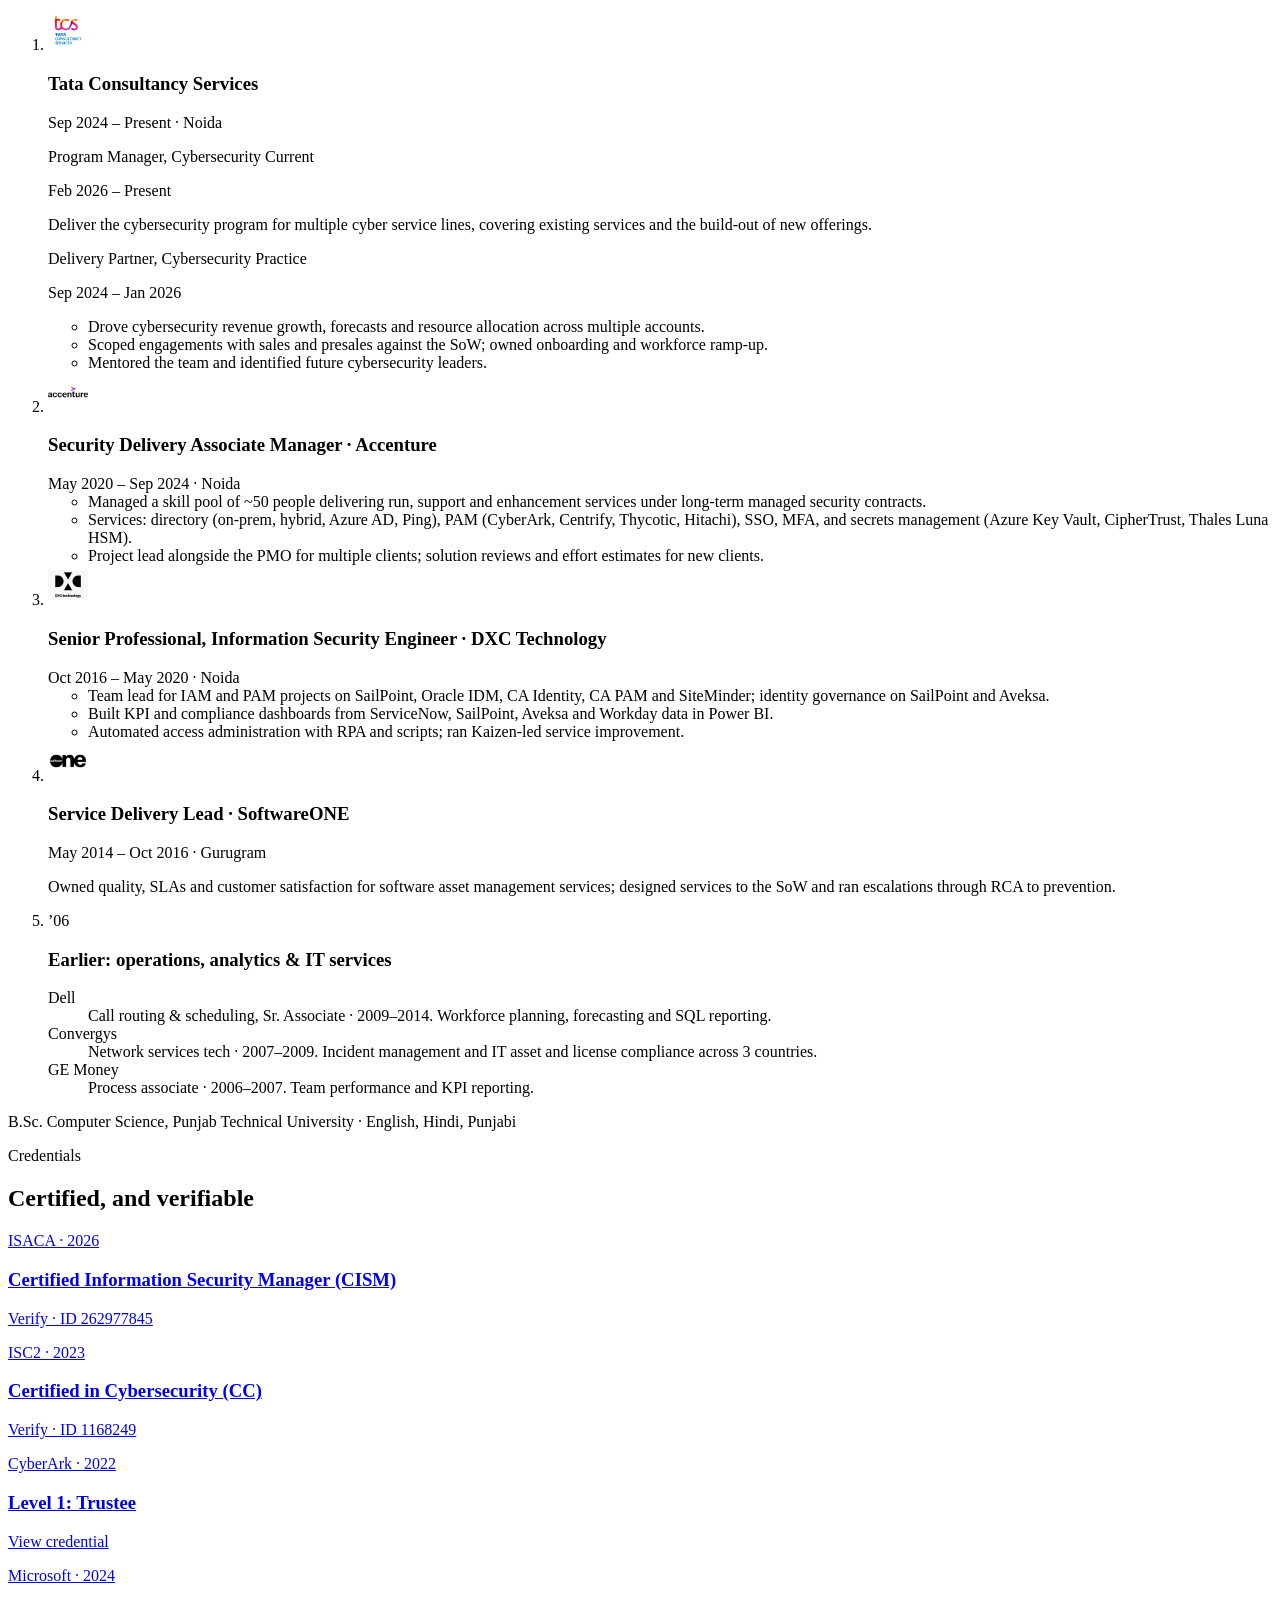
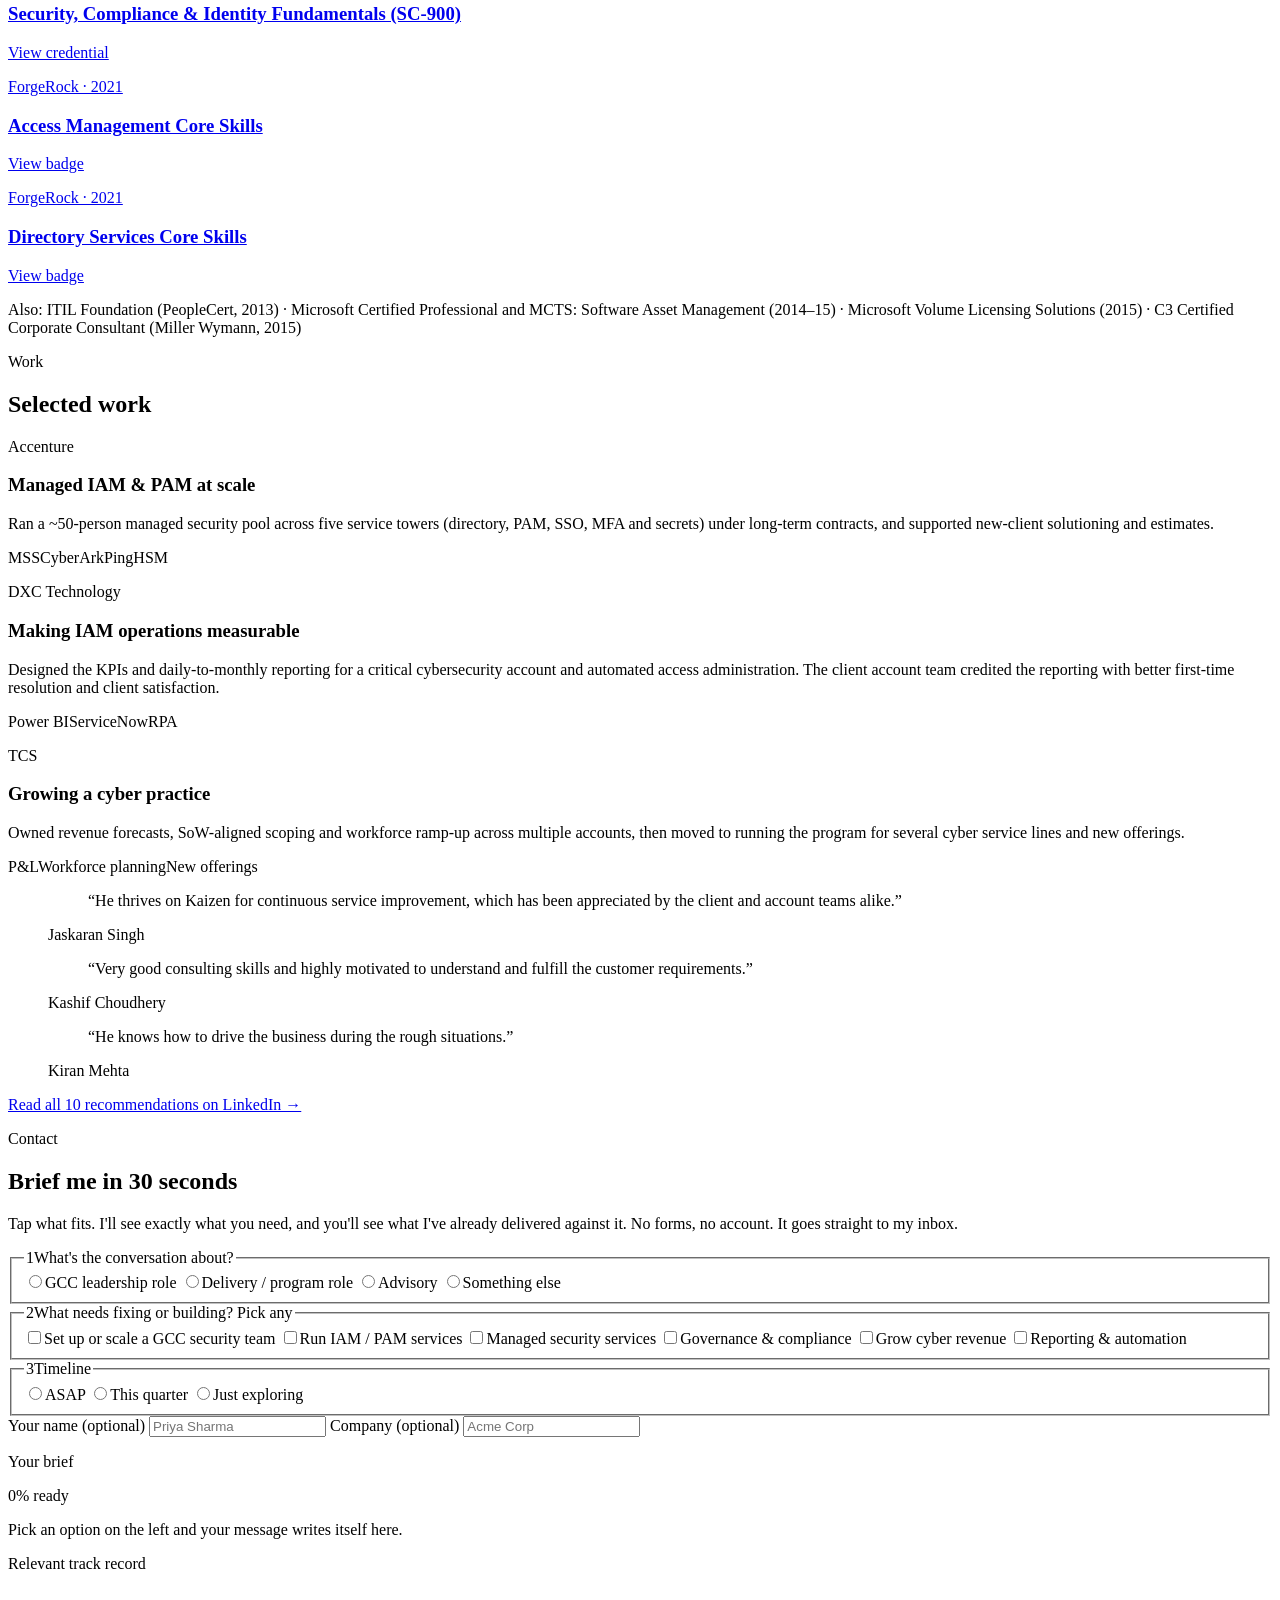
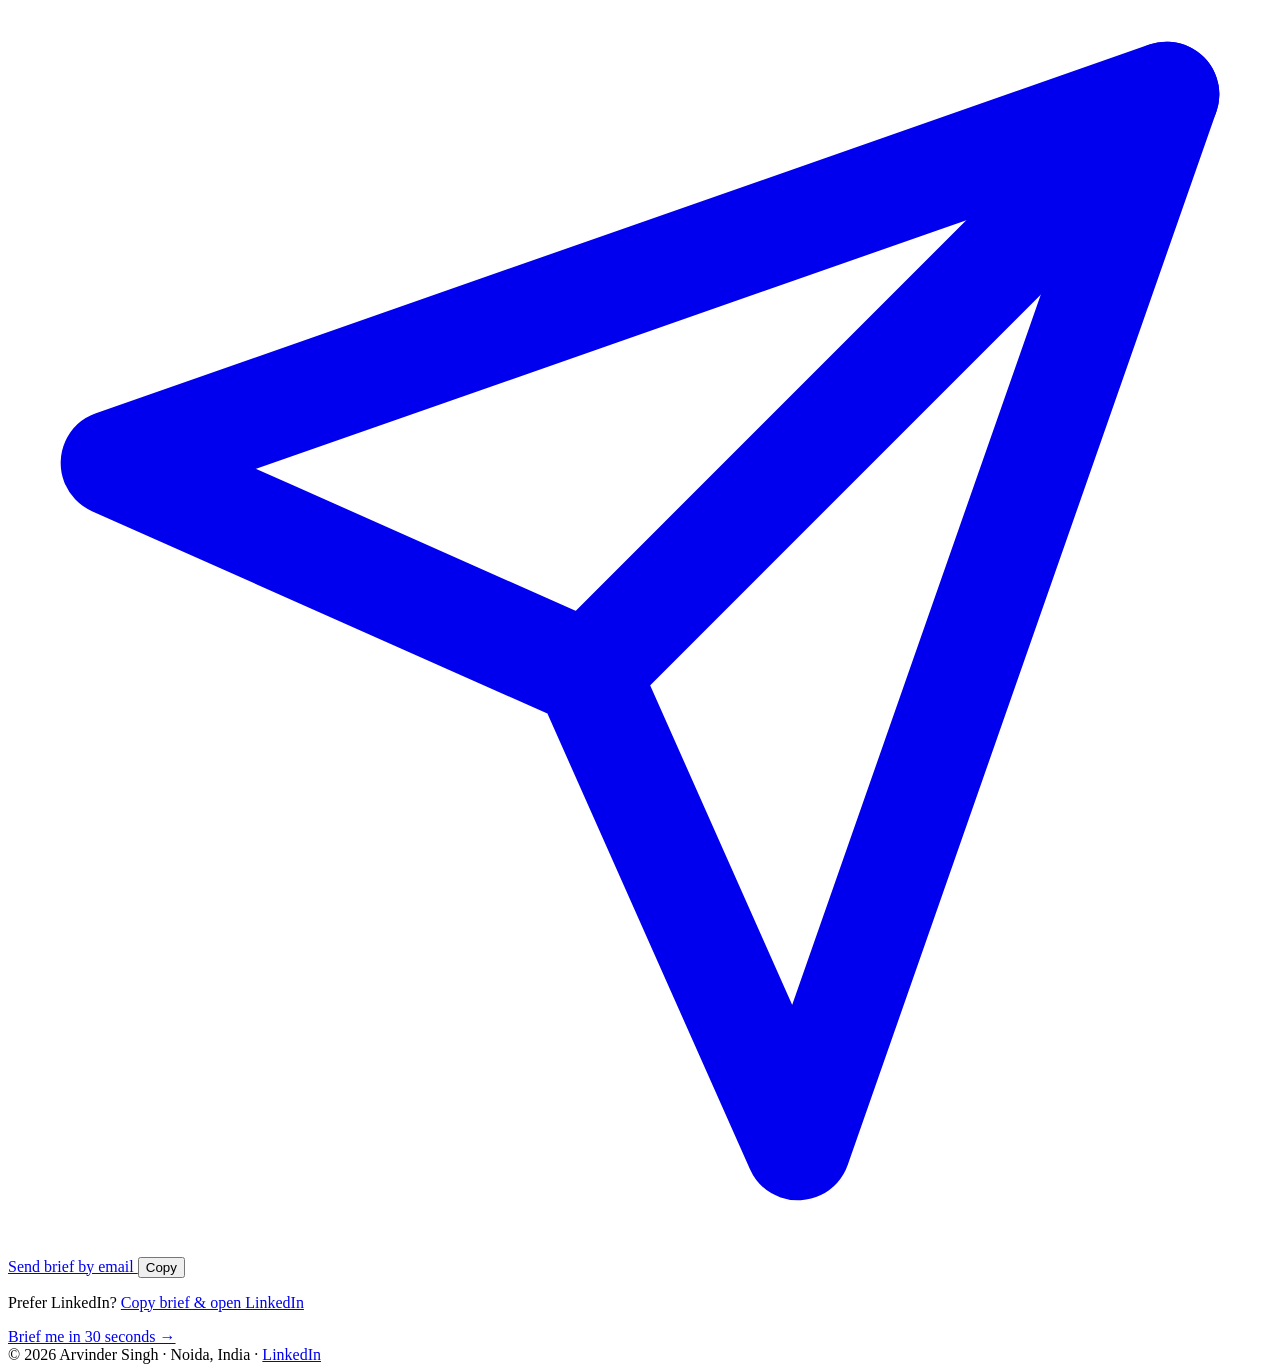
==== commit d8f22846: "Rebuild site content from LinkedIn profile; position for GCC leadership roles - Replace placeholder " ====
--- a/index.html
+++ b/index.html
@@ -3,12 +3,35 @@
 <head>
   <meta charset="UTF-8" />
   <meta name="viewport" content="width=device-width, initial-scale=1" />
-  <title>Arvinder Singh | Cybersecurity Delivery Partner</title>
-  <meta name="description" content="Arvinder Singh: senior Cybersecurity Delivery Partner with 17+ years leading enterprise information security programs." />
+  <title>Arvinder Singh | Cybersecurity Delivery &amp; Program Leader (IAM, PAM, MSS, GRC)</title>
+  <meta name="description" content="Arvinder Singh: cybersecurity delivery and program leader with 17+ years across TCS, Accenture and DXC. IAM, PAM, managed security services and GRC. CISM. Open to GCC leadership roles." />
   <link rel="canonical" href="https://arvindersingh.me/" />
-  <meta property="og:title" content="Arvinder Singh | Cybersecurity Delivery Partner" />
+  <meta property="og:type" content="profile" />
+  <meta property="og:title" content="Arvinder Singh | Cybersecurity Delivery &amp; Program Leader" />
+  <meta property="og:description" content="17+ years delivering IAM, PAM, managed security and GRC programs at TCS, Accenture and DXC. CISM. Open to GCC leadership roles." />
   <meta property="og:url" content="https://arvindersingh.me/" />
+  <meta property="og:image" content="https://arvindersingh.me/assets/arvinder-profile-picture.png" />
   <meta name="theme-color" content="#0a0f1d" />
+  <script type="application/ld+json">
+  {
+    "@context": "https://schema.org",
+    "@type": "Person",
+    "name": "Arvinder Singh",
+    "url": "https://arvindersingh.me/",
+    "image": "https://arvindersingh.me/assets/arvinder-profile-picture.png",
+    "jobTitle": "Program Manager, Cybersecurity",
+    "worksFor": { "@type": "Organization", "name": "Tata Consultancy Services" },
+    "address": { "@type": "PostalAddress", "addressLocality": "Noida", "addressRegion": "Uttar Pradesh", "addressCountry": "IN" },
+    "alumniOf": { "@type": "CollegeOrUniversity", "name": "Punjab Technical University" },
+    "hasCredential": [
+      { "@type": "EducationalOccupationalCredential", "name": "Certified Information Security Manager (CISM)", "recognizedBy": { "@type": "Organization", "name": "ISACA" } },
+      { "@type": "EducationalOccupationalCredential", "name": "Certified in Cybersecurity (CC)", "recognizedBy": { "@type": "Organization", "name": "ISC2" } }
+    ],
+    "knowsAbout": ["Identity and Access Management", "Privileged Access Management", "Managed Security Services", "Governance, Risk and Compliance", "Cybersecurity program delivery"],
+    "knowsLanguage": ["English", "Hindi", "Punjabi"],
+    "sameAs": ["https://www.linkedin.com/in/arvinderss/"]
+  }
+  </script>
 
   <!-- Apply saved/system theme before paint to avoid a flash -->
   <script>
@@ -34,19 +57,20 @@
   <div class="mx-auto flex h-16 max-w-6xl items-center justify-between px-4 sm:px-6 lg:px-8">
     <a href="#top" class="flex flex-col leading-tight">
       <span class="text-base font-bold text-slate-900 dark:text-white">Arvinder Singh</span>
-      <span class="text-xs text-slate-500 dark:text-slate-400">Cybersecurity Delivery Partner</span>
+      <span class="text-xs text-slate-500 dark:text-slate-400">Cybersecurity Delivery &amp; Program Leader</span>
     </a>
 
     <nav aria-label="Primary" class="hidden items-center gap-1 lg:flex">
       <a class="nav-link" href="#about">About</a>
-      <a class="nav-link" href="#skills">Skills</a>
-      <a class="nav-link" href="#experience">Experience</a>
-      <a class="nav-link" href="#certifications">Certifications</a>
-      <a class="nav-link" href="#portfolio">Portfolio</a>
+      <a class="nav-link" href="#expertise">Expertise</a>
+      <a class="nav-link" href="#career">Career</a>
+      <a class="nav-link" href="#credentials">Credentials</a>
+      <a class="nav-link" href="#work">Work</a>
       <a class="nav-link" href="#contact">Contact</a>
     </nav>
 
     <div class="flex items-center gap-2">
+      <a href="#contact" class="hidden rounded-lg bg-indigo-600 px-3.5 py-2 text-sm font-semibold text-white transition hover:bg-indigo-500 sm:inline-flex" data-cta="header">Brief me</a>
       <button id="theme-toggle" type="button" aria-label="Toggle dark mode"
         class="relative grid h-10 w-10 place-items-center rounded-lg border border-slate-200 text-slate-600 transition hover:bg-slate-100 dark:border-slate-700 dark:text-slate-300 dark:hover:bg-slate-800">
         <svg class="h-5 w-5 transition-all duration-300 rotate-0 scale-100 dark:-rotate-90 dark:scale-0" viewBox="0 0 24 24" fill="none" stroke="currentColor" stroke-width="2" stroke-linecap="round" aria-hidden="true">
@@ -66,10 +90,10 @@
   <nav id="mobile-menu" aria-label="Mobile" class="hidden border-t border-slate-200 dark:border-slate-800 lg:hidden">
     <div class="mx-auto flex max-w-6xl flex-col gap-1 px-4 py-3">
       <a class="nav-link" href="#about">About</a>
-      <a class="nav-link" href="#skills">Skills</a>
-      <a class="nav-link" href="#experience">Experience</a>
-      <a class="nav-link" href="#certifications">Certifications</a>
-      <a class="nav-link" href="#portfolio">Portfolio</a>
+      <a class="nav-link" href="#expertise">Expertise</a>
+      <a class="nav-link" href="#career">Career</a>
+      <a class="nav-link" href="#credentials">Credentials</a>
+      <a class="nav-link" href="#work">Work</a>
       <a class="nav-link" href="#contact">Contact</a>
     </div>
   </nav>
@@ -80,33 +104,45 @@
 <!-- ============ HERO ============ -->
 <section class="section grid items-center gap-10 pt-14 md:grid-cols-[1.4fr_1fr]">
   <div>
-    <span class="badge">
-      <svg class="h-3.5 w-3.5" viewBox="0 0 24 24" fill="none" stroke="currentColor" stroke-width="2" aria-hidden="true"><path d="M12 21s7-6.2 7-11a7 7 0 1 0-14 0c0 4.8 7 11 7 11z"/><circle cx="12" cy="10" r="2.5"/></svg>
-      Delhi NCR, India
-    </span>
+    <div class="flex flex-wrap gap-2">
+      <span class="inline-flex items-center gap-2 rounded-full border border-emerald-300 bg-emerald-50 px-3 py-1 text-xs font-semibold text-emerald-700 dark:border-emerald-500/30 dark:bg-emerald-500/10 dark:text-emerald-300">
+        <span class="relative flex h-2 w-2"><span class="absolute inline-flex h-full w-full animate-ping rounded-full bg-emerald-400 opacity-75 motion-reduce:hidden"></span><span class="relative inline-flex h-2 w-2 rounded-full bg-emerald-500"></span></span>
+        Open to GCC leadership roles
+      </span>
+      <span class="badge">
+        <svg class="h-3.5 w-3.5" viewBox="0 0 24 24" fill="none" stroke="currentColor" stroke-width="2" aria-hidden="true"><path d="M12 21s7-6.2 7-11a7 7 0 1 0-14 0c0 4.8 7 11 7 11z"/><circle cx="12" cy="10" r="2.5"/></svg>
+        Noida, Delhi NCR
+      </span>
+    </div>
     <h1 class="mt-5 text-4xl font-extrabold sm:text-5xl lg:text-6xl">Arvinder Singh</h1>
-    <p class="mt-3 text-xl font-semibold text-indigo-600 dark:text-indigo-400">Cybersecurity Delivery Partner</p>
+    <p class="mt-3 text-xl font-semibold text-indigo-600 dark:text-indigo-400">Cybersecurity Delivery &amp; Program Leader</p>
     <p class="mt-5 max-w-xl text-lg leading-relaxed">
-      I lead enterprise information security programs from contract to steady state, pairing governance and risk discipline with delivery teams that hit their numbers for global clients.
+      17+ years running identity, privileged access, managed security and GRC services for global clients. Program Manager at TCS today, after leading a ~50-person managed security team at Accenture and IAM operations at DXC.
     </p>
 
     <div class="mt-8 flex flex-wrap items-center gap-3">
-      <!-- Primary CTA: the brief builder (qualified lead in ~30s) -->
       <a class="btn-primary" href="#contact" data-cta="hero">
         <svg class="h-5 w-5" viewBox="0 0 24 24" fill="none" stroke="currentColor" stroke-width="2" stroke-linecap="round" stroke-linejoin="round" aria-hidden="true"><path d="M4 5h16v11H8l-4 4z"/><path d="M8 9h8M8 12h5"/></svg>
         Start a 30-second brief
         <span class="chip-format">No forms</span>
       </a>
+      <a class="btn-ghost" href="https://www.linkedin.com/in/arvinderss/" target="_blank" rel="noopener noreferrer">
+        <svg class="h-4 w-4" viewBox="0 0 24 24" fill="currentColor" aria-hidden="true"><path d="M4.98 3.5a2.5 2.5 0 1 1 0 5 2.5 2.5 0 0 1 0-5zM3 9.75h4V21H3zM9.5 9.75h3.8v1.6h.06c.53-1 1.83-2.05 3.77-2.05 4.03 0 4.77 2.65 4.77 6.1V21h-4v-5.1c0-1.22-.02-2.78-1.7-2.78-1.7 0-1.96 1.33-1.96 2.69V21h-4z"/></svg>
+        LinkedIn
+      </a>
       <a class="btn-ghost" href="/resume-arvinder-singh.pdf" download>
         <svg class="h-4 w-4" viewBox="0 0 24 24" fill="none" stroke="currentColor" stroke-width="2" stroke-linecap="round" stroke-linejoin="round" aria-hidden="true"><path d="M12 3v12m0 0 4-4m-4 4-4-4M4 19h16"/></svg>
         Resume
       </a>
-      <!-- Secondary: external -->
-      <a class="btn-ghost" href="https://www.linkedin.com/in/arvinder-singh" target="_blank" rel="noopener noreferrer">
-        <svg class="h-4 w-4" viewBox="0 0 24 24" fill="currentColor" aria-hidden="true"><path d="M4.98 3.5a2.5 2.5 0 1 1 0 5 2.5 2.5 0 0 1 0-5zM3 9.75h4V21H3zM9.5 9.75h3.8v1.6h.06c.53-1 1.83-2.05 3.77-2.05 4.03 0 4.77 2.65 4.77 6.1V21h-4v-5.1c0-1.22-.02-2.78-1.7-2.78-1.7 0-1.96 1.33-1.96 2.69V21h-4z"/></svg>
-        LinkedIn
-      </a>
-    </div>
+    </div>
+
+    <ul class="mt-7 flex flex-wrap gap-2 text-xs font-semibold" aria-label="Key credentials">
+      <li class="chip">CISM · ISACA</li>
+      <li class="chip">CC · ISC2</li>
+      <li class="chip">CyberArk Trustee</li>
+      <li class="chip">Microsoft SC-900</li>
+      <li class="chip">ITIL Foundation</li>
+    </ul>
   </div>
 
   <div class="mx-auto w-full max-w-xs md:max-w-sm">
@@ -118,127 +154,242 @@
   </div>
 </section>
 
+<!-- ============ LOGO STRIP ============ -->
+<section aria-label="Companies" class="mx-auto max-w-6xl px-4 sm:px-6 lg:px-8">
+  <p class="text-center text-xs font-semibold uppercase tracking-wider text-slate-500 dark:text-slate-400">20 years across</p>
+  <ul class="mt-4 flex flex-wrap items-center justify-center gap-3">
+    <li class="logo-tile"><img src="/assets/logos/tcs.png" alt="Tata Consultancy Services" width="128" height="128" loading="lazy" /></li>
+    <li class="logo-tile"><img src="/assets/logos/accenture.png" alt="Accenture" width="128" height="128" loading="lazy" /></li>
+    <li class="logo-tile"><img src="/assets/logos/dxc.png" alt="DXC Technology" width="128" height="128" loading="lazy" /></li>
+    <li class="logo-tile"><img src="/assets/logos/softwareone.png" alt="SoftwareONE" width="128" height="128" loading="lazy" /></li>
+    <li class="logo-tile"><img src="/assets/logos/dell.png" alt="Dell" width="128" height="128" loading="lazy" /></li>
+    <li class="logo-tile"><img src="/assets/logos/convergys.png" alt="Convergys" width="128" height="128" loading="lazy" /></li>
+    <li class="logo-tile"><img src="/assets/logos/ge.png" alt="GE Money" width="128" height="128" loading="lazy" /></li>
+  </ul>
+</section>
+
 <!-- ============ KPI STRIP ============ -->
-<section aria-label="Impact highlights" class="mx-auto max-w-6xl px-4 sm:px-6 lg:px-8">
+<section aria-label="Highlights" class="mx-auto mt-12 max-w-6xl px-4 sm:px-6 lg:px-8">
   <div class="grid grid-cols-2 gap-4 lg:grid-cols-4">
-    <div class="card !p-5"><p class="text-3xl font-extrabold text-slate-900 dark:text-white">17+</p><p class="mt-1 text-sm">Years enterprise InfoSec &amp; delivery</p></div>
-    <div class="card !p-5"><p class="text-3xl font-extrabold text-slate-900 dark:text-white">50+</p><p class="mt-1 text-sm">Team members led</p></div>
-    <div class="card !p-5"><p class="text-3xl font-extrabold text-slate-900 dark:text-white">30%</p><p class="mt-1 text-sm">YoY portfolio &amp; revenue growth</p></div>
-    <div class="card !p-5"><p class="text-3xl font-extrabold text-slate-900 dark:text-white">Fortune 500</p><p class="mt-1 text-sm">Delivery &amp; governance at TCS, Accenture, DXC</p></div>
+    <div class="card !p-5"><p class="text-3xl font-extrabold text-slate-900 dark:text-white">17+</p><p class="mt-1 text-sm">Years in cybersecurity &amp; IT service delivery</p></div>
+    <div class="card !p-5"><p class="text-3xl font-extrabold text-slate-900 dark:text-white">~50</p><p class="mt-1 text-sm">Managed security specialists led at Accenture</p></div>
+    <div class="card !p-5"><p class="text-3xl font-extrabold text-slate-900 dark:text-white">12</p><p class="mt-1 text-sm">Certifications, including CISM and ISC2 CC</p></div>
+    <div class="card !p-5"><p class="text-3xl font-extrabold text-slate-900 dark:text-white">10</p><p class="mt-1 text-sm">LinkedIn recommendations from peers, managers and clients</p></div>
   </div>
 </section>
 
 <!-- ============ ABOUT ============ -->
 <section id="about" class="section">
   <span class="badge">About</span>
-  <h2 class="section-title">Security delivery that stands up to audit and to the P&amp;L</h2>
+  <h2 class="section-title">Security services that run predictably, report clearly and grow</h2>
   <div class="mt-6 max-w-3xl space-y-4 text-lg leading-relaxed">
-    <p>I run large, multi-region cybersecurity engagements: security operations, identity, risk and compliance, and managed services. My focus is predictable delivery, clear governance, and clients who renew.</p>
-    <p>Across TCS, Accenture and DXC I have built teams, turned around underperforming accounts, and grown portfolios while keeping controls and reporting audit-ready. Read my <a class="link-inline" href="#experience">experience</a> or <a class="link-inline" href="/resume-arvinder-singh.pdf" download>download the resume</a>.</p>
-  </div>
-</section>
-
-<!-- ============ SKILLS ============ -->
-<section id="skills" class="section pt-0">
-  <span class="badge">Skills</span>
+    <p>I run cybersecurity programs end to end: scoping the SoW with sales and presales, ramping up the team, running the service, and growing the account. At TCS I manage delivery for multiple cyber service lines, both existing services and new offerings.</p>
+    <p>Before that I led a ~50-person managed security pool at Accenture covering directory services, PAM, SSO, MFA and secrets management, and ran IAM operations and governance at DXC. My career started in operations and workforce analytics, so I still build the reporting and automation that make a service measurable. Read my <a class="link-inline" href="#career">career history</a> or <a class="link-inline" href="#contact">send me a brief</a>.</p>
+  </div>
+</section>
+
+<!-- ============ EXPERTISE ============ -->
+<section id="expertise" class="section pt-0">
+  <span class="badge">Expertise</span>
   <h2 class="section-title">What I bring to an engagement</h2>
+  <div class="mt-8 grid gap-5 md:grid-cols-2">
+    <div class="card">
+      <h3 class="text-lg font-semibold">Delivery &amp; program leadership</h3>
+      <div class="mt-4 flex flex-wrap gap-2">
+        <span class="chip">Multi-account delivery</span><span class="chip">Revenue forecasting</span><span class="chip">SoW &amp; scoping</span><span class="chip">Workforce planning &amp; ramp-up</span><span class="chip">Client engagement</span><span class="chip">Vendor management</span><span class="chip">Cost optimisation</span>
+      </div>
+    </div>
+    <div class="card">
+      <h3 class="text-lg font-semibold">Identity &amp; privileged access</h3>
+      <div class="mt-4 flex flex-wrap gap-2">
+        <span class="chip">CyberArk</span><span class="chip">SailPoint</span><span class="chip">Ping (Federate, ID, Directory)</span><span class="chip">Azure AD / Entra ID</span><span class="chip">ForgeRock</span><span class="chip">Thycotic</span><span class="chip">Centrify</span><span class="chip">Oracle IDM</span><span class="chip">CA SiteMinder</span><span class="chip">Aveksa</span>
+      </div>
+    </div>
+    <div class="card">
+      <h3 class="text-lg font-semibold">Security services</h3>
+      <div class="mt-4 flex flex-wrap gap-2">
+        <span class="chip">Managed security services</span><span class="chip">SOC operations</span><span class="chip">Incident response</span><span class="chip">Vulnerability management</span><span class="chip">MFA &amp; SSO</span><span class="chip">Secrets &amp; HSM (Thales Luna, CipherTrust)</span><span class="chip">Cloud security</span>
+      </div>
+    </div>
+    <div class="card">
+      <h3 class="text-lg font-semibold">Governance, risk &amp; operations</h3>
+      <div class="mt-4 flex flex-wrap gap-2">
+        <span class="chip">Risk management</span><span class="chip">Identity governance</span><span class="chip">Compliance dashboards</span><span class="chip">Zero Trust</span><span class="chip">ITIL / ITSM</span><span class="chip">ServiceNow</span><span class="chip">Power BI</span><span class="chip">RPA &amp; scripting</span>
+      </div>
+    </div>
+  </div>
+</section>
+
+<!-- ============ CAREER ============ -->
+<section id="career" class="section pt-0">
+  <span class="badge">Career</span>
+  <h2 class="section-title">From operations analytics to cyber program leadership</h2>
+
+  <ol class="relative mt-10 space-y-6 border-l border-slate-200 pl-8 dark:border-slate-800">
+    <li class="relative">
+      <span class="timeline-logo"><img src="/assets/logos/tcs.png" alt="" width="40" height="40" loading="lazy" /></span>
+      <article class="card">
+        <div class="flex flex-wrap items-baseline justify-between gap-2">
+          <h3 class="text-xl font-semibold">Tata Consultancy Services</h3>
+          <span class="text-sm text-slate-500 dark:text-slate-400">Sep 2024 – Present · Noida</span>
+        </div>
+        <div class="mt-4 space-y-4">
+          <div>
+            <p class="font-semibold text-slate-900 dark:text-slate-100">Program Manager, Cybersecurity <span class="ml-1 rounded bg-emerald-100 px-1.5 py-0.5 text-xs font-semibold text-emerald-700 dark:bg-emerald-500/15 dark:text-emerald-300">Current</span></p>
+            <p class="text-sm text-slate-500 dark:text-slate-400">Feb 2026 – Present</p>
+            <p class="mt-1.5">Deliver the cybersecurity program for multiple cyber service lines, covering existing services and the build-out of new offerings.</p>
+          </div>
+          <div>
+            <p class="font-semibold text-slate-900 dark:text-slate-100">Delivery Partner, Cybersecurity Practice</p>
+            <p class="text-sm text-slate-500 dark:text-slate-400">Sep 2024 – Jan 2026</p>
+            <ul class="mt-1.5 list-disc space-y-1 pl-5">
+              <li>Drove cybersecurity revenue growth, forecasts and resource allocation across multiple accounts.</li>
+              <li>Scoped engagements with sales and presales against the SoW; owned onboarding and workforce ramp-up.</li>
+              <li>Mentored the team and identified future cybersecurity leaders.</li>
+            </ul>
+          </div>
+        </div>
+      </article>
+    </li>
+
+    <li class="relative">
+      <span class="timeline-logo"><img src="/assets/logos/accenture.png" alt="" width="40" height="40" loading="lazy" /></span>
+      <article class="card">
+        <div class="flex flex-wrap items-baseline justify-between gap-2">
+          <h3 class="text-xl font-semibold">Security Delivery Associate Manager · Accenture</h3>
+          <span class="text-sm text-slate-500 dark:text-slate-400">May 2020 – Sep 2024 · Noida</span>
+        </div>
+        <ul class="mt-3 list-disc space-y-1 pl-5">
+          <li>Managed a skill pool of ~50 people delivering run, support and enhancement services under long-term managed security contracts.</li>
+          <li>Services: directory (on-prem, hybrid, Azure AD, Ping), PAM (CyberArk, Centrify, Thycotic, Hitachi), SSO, MFA, and secrets management (Azure Key Vault, CipherTrust, Thales Luna HSM).</li>
+          <li>Project lead alongside the PMO for multiple clients; solution reviews and effort estimates for new clients.</li>
+        </ul>
+      </article>
+    </li>
+
+    <li class="relative">
+      <span class="timeline-logo"><img src="/assets/logos/dxc.png" alt="" width="40" height="40" loading="lazy" /></span>
+      <article class="card">
+        <div class="flex flex-wrap items-baseline justify-between gap-2">
+          <h3 class="text-xl font-semibold">Senior Professional, Information Security Engineer · DXC Technology</h3>
+          <span class="text-sm text-slate-500 dark:text-slate-400">Oct 2016 – May 2020 · Noida</span>
+        </div>
+        <ul class="mt-3 list-disc space-y-1 pl-5">
+          <li>Team lead for IAM and PAM projects on SailPoint, Oracle IDM, CA Identity, CA PAM and SiteMinder; identity governance on SailPoint and Aveksa.</li>
+          <li>Built KPI and compliance dashboards from ServiceNow, SailPoint, Aveksa and Workday data in Power BI.</li>
+          <li>Automated access administration with RPA and scripts; ran Kaizen-led service improvement.</li>
+        </ul>
+      </article>
+    </li>
+
+    <li class="relative">
+      <span class="timeline-logo"><img src="/assets/logos/softwareone.png" alt="" width="40" height="40" loading="lazy" /></span>
+      <article class="card">
+        <div class="flex flex-wrap items-baseline justify-between gap-2">
+          <h3 class="text-xl font-semibold">Service Delivery Lead · SoftwareONE</h3>
+          <span class="text-sm text-slate-500 dark:text-slate-400">May 2014 – Oct 2016 · Gurugram</span>
+        </div>
+        <p class="mt-3">Owned quality, SLAs and customer satisfaction for software asset management services; designed services to the SoW and ran escalations through RCA to prevention.</p>
+      </article>
+    </li>
+
+    <li class="relative">
+      <span class="timeline-logo"><span class="text-[10px] font-bold text-slate-500">’06</span></span>
+      <article class="card">
+        <h3 class="text-lg font-semibold">Earlier: operations, analytics &amp; IT services</h3>
+        <dl class="mt-3 grid gap-3 sm:grid-cols-3">
+          <div><dt class="font-semibold text-slate-900 dark:text-slate-100">Dell</dt><dd class="text-sm">Call routing &amp; scheduling, Sr. Associate · 2009–2014. Workforce planning, forecasting and SQL reporting.</dd></div>
+          <div><dt class="font-semibold text-slate-900 dark:text-slate-100">Convergys</dt><dd class="text-sm">Network services tech · 2007–2009. Incident management and IT asset and license compliance across 3 countries.</dd></div>
+          <div><dt class="font-semibold text-slate-900 dark:text-slate-100">GE Money</dt><dd class="text-sm">Process associate · 2006–2007. Team performance and KPI reporting.</dd></div>
+        </dl>
+      </article>
+    </li>
+  </ol>
+  <p class="mt-6 text-sm text-slate-500 dark:text-slate-400">B.Sc. Computer Science, Punjab Technical University · English, Hindi, Punjabi</p>
+</section>
+
+<!-- ============ CREDENTIALS ============ -->
+<section id="credentials" class="section pt-0">
+  <span class="badge">Credentials</span>
+  <h2 class="section-title">Certified, and verifiable</h2>
+  <div class="mt-8 grid gap-5 sm:grid-cols-2 lg:grid-cols-3">
+    <a class="card cred group" href="https://www.isaca.org/credentialing/verify-a-certification" target="_blank" rel="noopener noreferrer">
+      <p class="text-xs font-semibold uppercase tracking-wider text-indigo-600 dark:text-indigo-400">ISACA · 2026</p>
+      <h3 class="mt-1 font-semibold">Certified Information Security Manager (CISM)</h3>
+      <p class="cred-verify">Verify · ID 262977845</p>
+    </a>
+    <a class="card cred group" href="https://www.isc2.org/MemberVerification" target="_blank" rel="noopener noreferrer">
+      <p class="text-xs font-semibold uppercase tracking-wider text-indigo-600 dark:text-indigo-400">ISC2 · 2023</p>
+      <h3 class="mt-1 font-semibold">Certified in Cybersecurity (CC)</h3>
+      <p class="cred-verify">Verify · ID 1168249</p>
+    </a>
+    <a class="card cred group" href="https://training.cyberark.com/award/certification/db5d1f0e-2fd0-3926-a646-0531b1caf9db/view-ext" target="_blank" rel="noopener noreferrer">
+      <p class="text-xs font-semibold uppercase tracking-wider text-indigo-600 dark:text-indigo-400">CyberArk · 2022</p>
+      <h3 class="mt-1 font-semibold">Level 1: Trustee</h3>
+      <p class="cred-verify">View credential</p>
+    </a>
+    <a class="card cred group" href="https://learn.microsoft.com/api/credentials/share/en-us/arvinder/DF4EA4F020669162?sharingId=68B06EE4A3CF30C6" target="_blank" rel="noopener noreferrer">
+      <p class="text-xs font-semibold uppercase tracking-wider text-indigo-600 dark:text-indigo-400">Microsoft · 2024</p>
+      <h3 class="mt-1 font-semibold">Security, Compliance &amp; Identity Fundamentals (SC-900)</h3>
+      <p class="cred-verify">View credential</p>
+    </a>
+    <a class="card cred group" href="https://www.credly.com/badges/e198b0ae-4700-4898-9a98-3fdb88839204" target="_blank" rel="noopener noreferrer">
+      <p class="text-xs font-semibold uppercase tracking-wider text-indigo-600 dark:text-indigo-400">ForgeRock · 2021</p>
+      <h3 class="mt-1 font-semibold">Access Management Core Skills</h3>
+      <p class="cred-verify">View badge</p>
+    </a>
+    <a class="card cred group" href="https://www.credly.com/badges/41b24305-7a46-4f13-a86e-07cd72efd3e7" target="_blank" rel="noopener noreferrer">
+      <p class="text-xs font-semibold uppercase tracking-wider text-indigo-600 dark:text-indigo-400">ForgeRock · 2021</p>
+      <h3 class="mt-1 font-semibold">Directory Services Core Skills</h3>
+      <p class="cred-verify">View badge</p>
+    </a>
+  </div>
+  <p class="mt-5 text-sm text-slate-500 dark:text-slate-400">Also: ITIL Foundation (PeopleCert, 2013) · Microsoft Certified Professional and MCTS: Software Asset Management (2014–15) · Microsoft Volume Licensing Solutions (2015) · C3 Certified Corporate Consultant (Miller Wymann, 2015)</p>
+</section>
+
+<!-- ============ WORK ============ -->
+<section id="work" class="section pt-0">
+  <span class="badge">Work</span>
+  <h2 class="section-title">Selected work</h2>
   <div class="mt-8 grid gap-5 md:grid-cols-3">
-    <div class="card">
-      <h3 class="text-lg font-semibold">Delivery &amp; leadership</h3>
-      <div class="mt-4 flex flex-wrap gap-2">
-        <span class="chip">Program governance</span><span class="chip">P&amp;L ownership</span><span class="chip">Account growth</span><span class="chip">Team building</span><span class="chip">Stakeholder management</span>
-      </div>
-    </div>
-    <div class="card">
-      <h3 class="text-lg font-semibold">Security domains</h3>
-      <div class="mt-4 flex flex-wrap gap-2">
-        <span class="chip">Managed security services</span><span class="chip">SOC operations</span><span class="chip">IAM</span><span class="chip">Risk &amp; compliance</span><span class="chip">Incident response</span>
-      </div>
-    </div>
-    <div class="card">
-      <h3 class="text-lg font-semibold">Frameworks &amp; standards</h3>
-      <div class="mt-4 flex flex-wrap gap-2">
-        <span class="chip">ISO 27001</span><span class="chip">NIST CSF</span><span class="chip">SOC 2</span><span class="chip">ITIL</span><span class="chip">PCI DSS</span>
-      </div>
-    </div>
-  </div>
-</section>
-
-<!-- ============ EXPERIENCE ============ -->
-<section id="experience" class="section pt-0">
-  <span class="badge">Experience</span>
-  <h2 class="section-title">Where I've delivered</h2>
-  <div class="mt-8 grid gap-5">
-    <!-- Replace titles, dates and bullets with your real history -->
-    <article class="card">
-      <div class="flex flex-wrap items-baseline justify-between gap-2">
-        <h3 class="text-xl font-semibold">Cybersecurity Delivery Partner</h3>
-        <span class="chip">DXC Technology</span>
-      </div>
-      <p class="mt-1 text-sm text-slate-500 dark:text-slate-400">Add dates &bull; Delhi NCR</p>
-      <ul class="mt-4 list-disc space-y-1.5 pl-5">
-        <li>Own delivery, governance and growth for a multi-client security portfolio.</li>
-        <li>Lead 50+ engineers, analysts and managers across regions.</li>
-      </ul>
-      <div class="mt-4 flex flex-wrap gap-2"><span class="chip">Governance</span><span class="chip">Revenue growth</span><span class="chip">Managed services</span></div>
+    <article class="card flex flex-col">
+      <p class="text-xs font-semibold uppercase tracking-wider text-slate-500 dark:text-slate-400">Accenture</p>
+      <h3 class="mt-1 text-lg font-semibold">Managed IAM &amp; PAM at scale</h3>
+      <p class="mt-2">Ran a ~50-person managed security pool across five service towers (directory, PAM, SSO, MFA and secrets) under long-term contracts, and supported new-client solutioning and estimates.</p>
+      <div class="mt-4 flex flex-wrap gap-2"><span class="chip">MSS</span><span class="chip">CyberArk</span><span class="chip">Ping</span><span class="chip">HSM</span></div>
     </article>
-    <article class="card">
-      <div class="flex flex-wrap items-baseline justify-between gap-2">
-        <h3 class="text-xl font-semibold">Security Delivery Lead</h3>
-        <span class="chip">Accenture</span>
-      </div>
-      <p class="mt-1 text-sm text-slate-500 dark:text-slate-400">Add dates</p>
-      <ul class="mt-4 list-disc space-y-1.5 pl-5">
-        <li>Delivered enterprise security programs for Fortune 500 clients.</li>
-        <li>Added a measurable result here, such as a cost saving or an SLA improvement.</li>
-      </ul>
-      <div class="mt-4 flex flex-wrap gap-2"><span class="chip">Risk &amp; compliance</span><span class="chip">SOC</span></div>
+    <article class="card flex flex-col">
+      <p class="text-xs font-semibold uppercase tracking-wider text-slate-500 dark:text-slate-400">DXC Technology</p>
+      <h3 class="mt-1 text-lg font-semibold">Making IAM operations measurable</h3>
+      <p class="mt-2">Designed the KPIs and daily-to-monthly reporting for a critical cybersecurity account and automated access administration. The client account team credited the reporting with better first-time resolution and client satisfaction.</p>
+      <div class="mt-4 flex flex-wrap gap-2"><span class="chip">Power BI</span><span class="chip">ServiceNow</span><span class="chip">RPA</span></div>
     </article>
-    <article class="card">
-      <div class="flex flex-wrap items-baseline justify-between gap-2">
-        <h3 class="text-xl font-semibold">Information Security Consultant</h3>
-        <span class="chip">Tata Consultancy Services</span>
-      </div>
-      <p class="mt-1 text-sm text-slate-500 dark:text-slate-400">Add dates</p>
-      <ul class="mt-4 list-disc space-y-1.5 pl-5">
-        <li>Started in enterprise InfoSec operations and grew into program and delivery leadership.</li>
-      </ul>
-      <div class="mt-4 flex flex-wrap gap-2"><span class="chip">InfoSec operations</span><span class="chip">IAM</span></div>
+    <article class="card flex flex-col">
+      <p class="text-xs font-semibold uppercase tracking-wider text-slate-500 dark:text-slate-400">TCS</p>
+      <h3 class="mt-1 text-lg font-semibold">Growing a cyber practice</h3>
+      <p class="mt-2">Owned revenue forecasts, SoW-aligned scoping and workforce ramp-up across multiple accounts, then moved to running the program for several cyber service lines and new offerings.</p>
+      <div class="mt-4 flex flex-wrap gap-2"><span class="chip">P&amp;L</span><span class="chip">Workforce planning</span><span class="chip">New offerings</span></div>
     </article>
   </div>
 </section>
 
-<!-- ============ CERTIFICATIONS ============ -->
-<section id="certifications" class="section pt-0">
-  <span class="badge">Certifications</span>
-  <h2 class="section-title">Credentials</h2>
-  <div class="mt-8 grid gap-5 sm:grid-cols-2 lg:grid-cols-3">
-    <!-- Replace with your actual certifications -->
-    <div class="card"><h3 class="font-semibold">Certification name</h3><p class="mt-1 text-sm">Issuing body</p><div class="mt-3 flex gap-2"><span class="chip">Year</span><span class="chip">ID / verify link</span></div></div>
-    <div class="card"><h3 class="font-semibold">Certification name</h3><p class="mt-1 text-sm">Issuing body</p><div class="mt-3 flex gap-2"><span class="chip">Year</span></div></div>
-    <div class="card"><h3 class="font-semibold">Certification name</h3><p class="mt-1 text-sm">Issuing body</p><div class="mt-3 flex gap-2"><span class="chip">Year</span></div></div>
-  </div>
-</section>
-
-<!-- ============ PORTFOLIO ============ -->
-<section id="portfolio" class="section pt-0">
-  <span class="badge">Portfolio</span>
-  <h2 class="section-title">Selected work</h2>
-  <div class="mt-8 grid gap-5 md:grid-cols-2">
-    <!-- Replace with real projects or case studies -->
-    <article class="card">
-      <h3 class="text-lg font-semibold">Account turnaround</h3>
-      <p class="mt-2">Stabilised a struggling security account and returned it to growth. Describe scope, outcome and your role.</p>
-      <div class="mt-4 flex flex-wrap gap-2"><span class="chip">Delivery</span><span class="chip">Governance</span></div>
-      <a class="link-inline mt-4" href="#contact">Ask for details</a>
-    </article>
-    <article class="card">
-      <h3 class="text-lg font-semibold">Managed security program</h3>
-      <p class="mt-2">Built a 24x7 managed security service for a global client. Add team size, tooling and results.</p>
-      <div class="mt-4 flex flex-wrap gap-2"><span class="chip">SOC</span><span class="chip">Managed services</span></div>
-      <a class="link-inline mt-4" href="#contact">Ask for details</a>
-    </article>
-  </div>
+<!-- ============ RECOMMENDATIONS ============ -->
+<section id="recommendations" aria-label="Recommendations" class="section pt-0">
+  <div class="grid gap-5 md:grid-cols-3">
+    <figure class="card">
+      <blockquote class="text-slate-800 dark:text-slate-200">“He thrives on Kaizen for continuous service improvement, which has been appreciated by the client and account teams alike.”</blockquote>
+      <figcaption class="mt-4 text-sm font-semibold text-slate-900 dark:text-slate-100">Jaskaran Singh</figcaption>
+    </figure>
+    <figure class="card">
+      <blockquote class="text-slate-800 dark:text-slate-200">“Very good consulting skills and highly motivated to understand and fulfill the customer requirements.”</blockquote>
+      <figcaption class="mt-4 text-sm font-semibold text-slate-900 dark:text-slate-100">Kashif Choudhery</figcaption>
+    </figure>
+    <figure class="card">
+      <blockquote class="text-slate-800 dark:text-slate-200">“He knows how to drive the business during the rough situations.”</blockquote>
+      <figcaption class="mt-4 text-sm font-semibold text-slate-900 dark:text-slate-100">Kiran Mehta</figcaption>
+    </figure>
+  </div>
+  <p class="mt-4 text-sm"><a class="link-inline" href="https://www.linkedin.com/in/arvinderss/details/recommendations/" target="_blank" rel="noopener noreferrer">Read all 10 recommendations on LinkedIn &rarr;</a></p>
 </section>
 
 <!-- ============ CONTACT ============ -->
@@ -255,9 +406,9 @@
         <fieldset>
           <legend class="step-label"><span class="step-num">1</span>What's the conversation about?</legend>
           <div class="mt-3 flex flex-wrap gap-2">
-            <label class="opt"><input class="sr-only" type="radio" name="intent" value="a senior delivery leadership role">Leadership role</label>
+            <label class="opt"><input class="sr-only" type="radio" name="intent" value="a GCC cybersecurity leadership role">GCC leadership role</label>
+            <label class="opt"><input class="sr-only" type="radio" name="intent" value="a delivery or program leadership role">Delivery / program role</label>
             <label class="opt"><input class="sr-only" type="radio" name="intent" value="an advisory engagement">Advisory</label>
-            <label class="opt"><input class="sr-only" type="radio" name="intent" value="a security partnership">Partnership</label>
             <label class="opt"><input class="sr-only" type="radio" name="intent" value="something else">Something else</label>
           </div>
         </fieldset>
@@ -265,12 +416,12 @@
         <fieldset>
           <legend class="step-label"><span class="step-num">2</span>What needs fixing or building? <span class="font-normal text-slate-400">Pick any</span></legend>
           <div class="mt-3 flex flex-wrap gap-2">
-            <label class="opt"><input class="sr-only" type="checkbox" name="need" value="turnaround">Turn around an account</label>
-            <label class="opt"><input class="sr-only" type="checkbox" name="need" value="soc">Build or scale a SOC</label>
-            <label class="opt"><input class="sr-only" type="checkbox" name="need" value="audit">Get audit-ready</label>
-            <label class="opt"><input class="sr-only" type="checkbox" name="need" value="growth">Grow a security portfolio</label>
-            <label class="opt"><input class="sr-only" type="checkbox" name="need" value="iam">Identity &amp; access</label>
-            <label class="opt"><input class="sr-only" type="checkbox" name="need" value="team">Build a delivery team</label>
+            <label class="opt"><input class="sr-only" type="checkbox" name="need" value="gcc">Set up or scale a GCC security team</label>
+            <label class="opt"><input class="sr-only" type="checkbox" name="need" value="iam">Run IAM / PAM services</label>
+            <label class="opt"><input class="sr-only" type="checkbox" name="need" value="mss">Managed security services</label>
+            <label class="opt"><input class="sr-only" type="checkbox" name="need" value="grc">Governance &amp; compliance</label>
+            <label class="opt"><input class="sr-only" type="checkbox" name="need" value="growth">Grow cyber revenue</label>
+            <label class="opt"><input class="sr-only" type="checkbox" name="need" value="ops">Reporting &amp; automation</label>
           </div>
         </fieldset>
 
@@ -318,7 +469,7 @@
           <button id="brief-copy" type="button" class="btn-ghost" data-cta="brief-copy">Copy</button>
         </div>
         <p class="mt-3 text-xs text-slate-500 dark:text-slate-400">
-          Prefer LinkedIn? <a id="brief-li" class="link-inline" href="https://www.linkedin.com/in/arvinder-singh" target="_blank" rel="noopener noreferrer">Copy brief &amp; open LinkedIn</a>
+          Prefer LinkedIn? <a id="brief-li" class="link-inline" href="https://www.linkedin.com/in/arvinderss/" target="_blank" rel="noopener noreferrer">Copy brief &amp; open LinkedIn</a>
         </p>
       </aside>
     </form>
@@ -333,7 +484,7 @@
 </main>
 
 <footer class="border-t border-slate-200 py-8 text-center text-sm text-slate-500 dark:border-slate-800 dark:text-slate-400">
-  &copy; <span id="year"></span> Arvinder Singh. All rights reserved.
+  &copy; <span id="year"></span> Arvinder Singh · Noida, India · <a class="hover:underline" href="https://www.linkedin.com/in/arvinderss/" target="_blank" rel="noopener noreferrer">LinkedIn</a>
 </footer>
 
 <script>
@@ -368,12 +519,12 @@
     if (!form) return;
     var EMAIL = "hello@arvindersingh.me";
     var NEEDS = {
-      turnaround: { label: "turning around an underperforming account", proof: "Stabilised a struggling security account and returned it to growth." },
-      soc:        { label: "building or scaling a SOC / managed security service", proof: "Built a 24x7 managed security service for a global client." },
-      audit:      { label: "getting audit-ready (ISO 27001, SOC 2, PCI DSS, NIST CSF)", proof: "Keeps controls and reporting audit-ready across multi-region engagements." },
-      growth:     { label: "growing a security portfolio", proof: "30% YoY portfolio and revenue growth on a multi-client security portfolio at DXC." },
-      iam:        { label: "identity and access management", proof: "IAM delivery from TCS operations through to enterprise programs." },
-      team:       { label: "building a delivery team", proof: "Leads 50+ engineers, analysts and managers across regions." }
+      gcc:    { label: "setting up or scaling a GCC security team", proof: "Owned hiring, onboarding and workforce ramp-up for TCS's cybersecurity practice." },
+      iam:    { label: "running IAM / PAM services", proof: "Led ~50 specialists running directory, PAM, SSO, MFA and secrets services at Accenture." },
+      mss:    { label: "managed security services", proof: "Ran long-term managed security contracts (run, support, enhance) for multiple clients at Accenture." },
+      grc:    { label: "governance, risk and compliance", proof: "CISM (ISACA). Ran identity governance and compliance on SailPoint and Aveksa at DXC." },
+      growth: { label: "growing cybersecurity revenue across accounts", proof: "Drove cyber revenue growth and forecasts across multiple accounts at TCS." },
+      ops:    { label: "service reporting and automation", proof: "Built KPI and compliance dashboards and automated access admin with RPA at DXC." }
     };
     var text = document.getElementById("brief-text");
     var bar = document.getElementById("brief-bar");
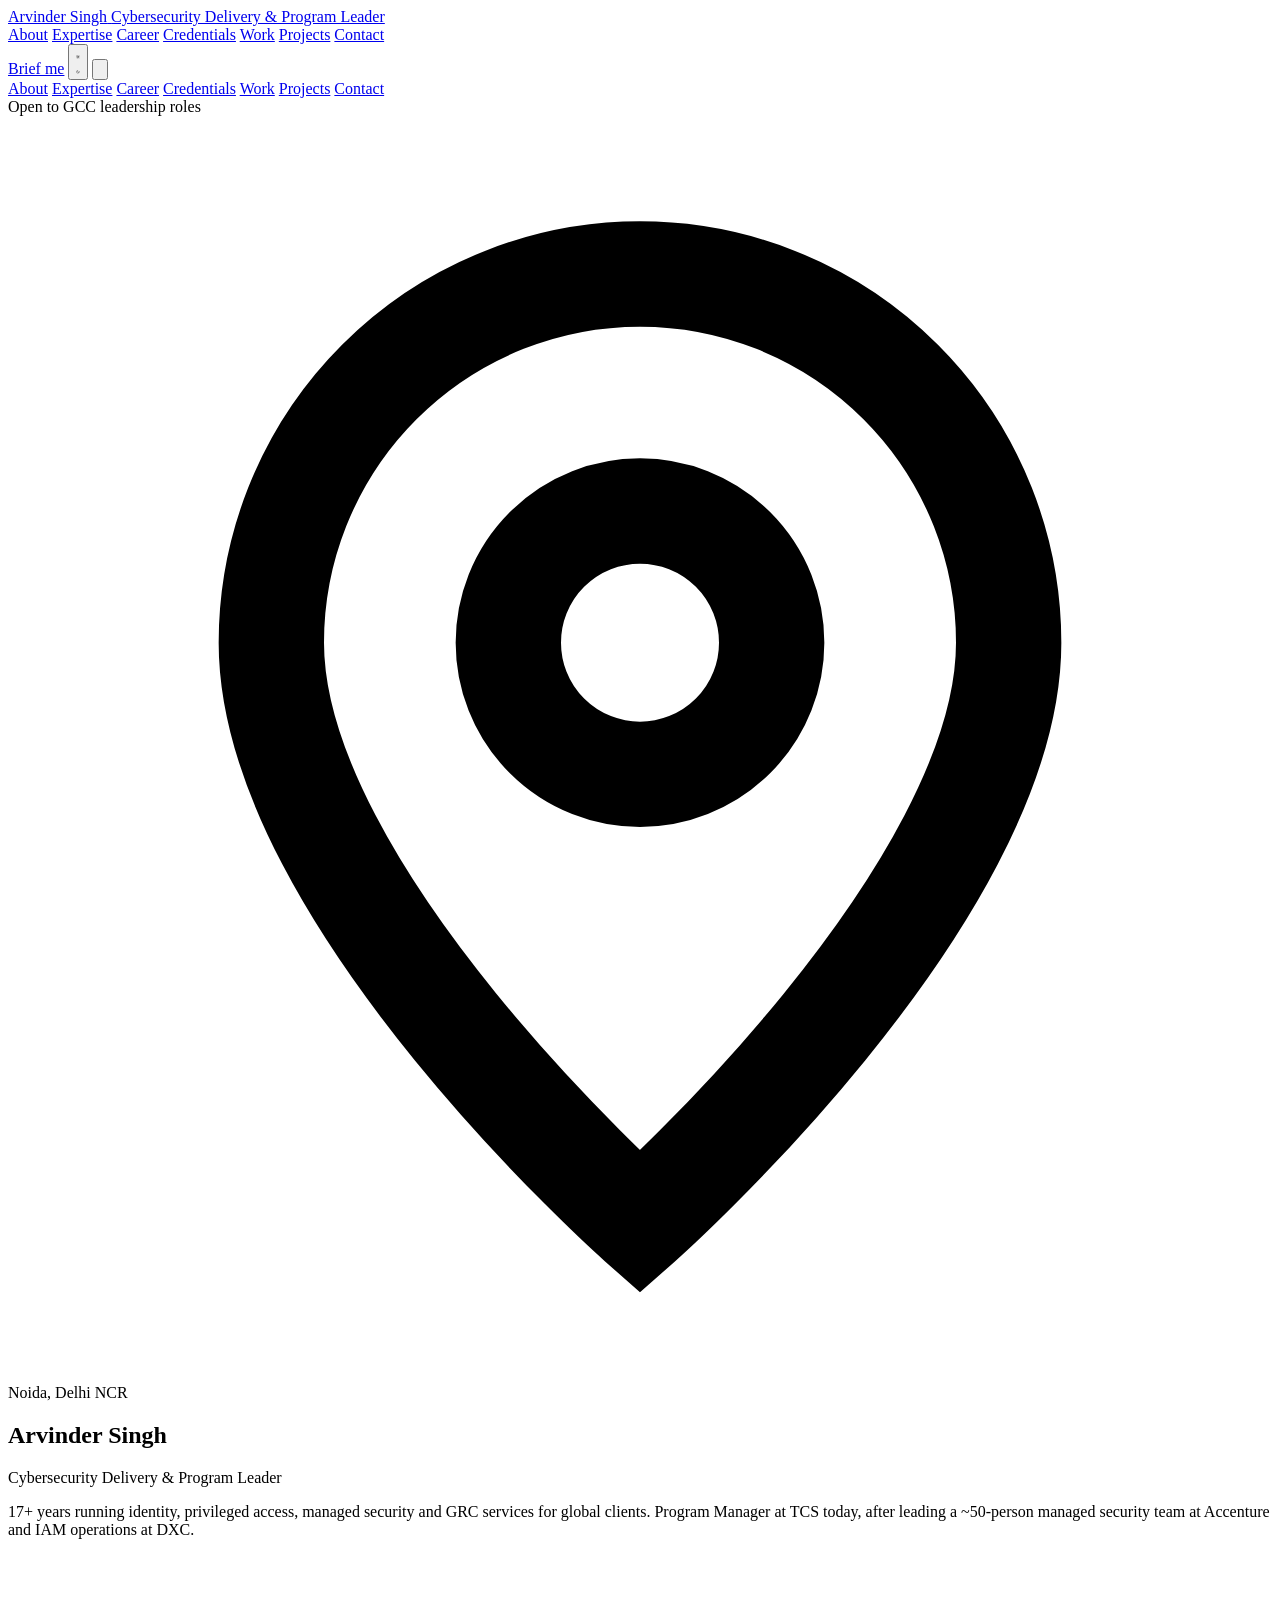
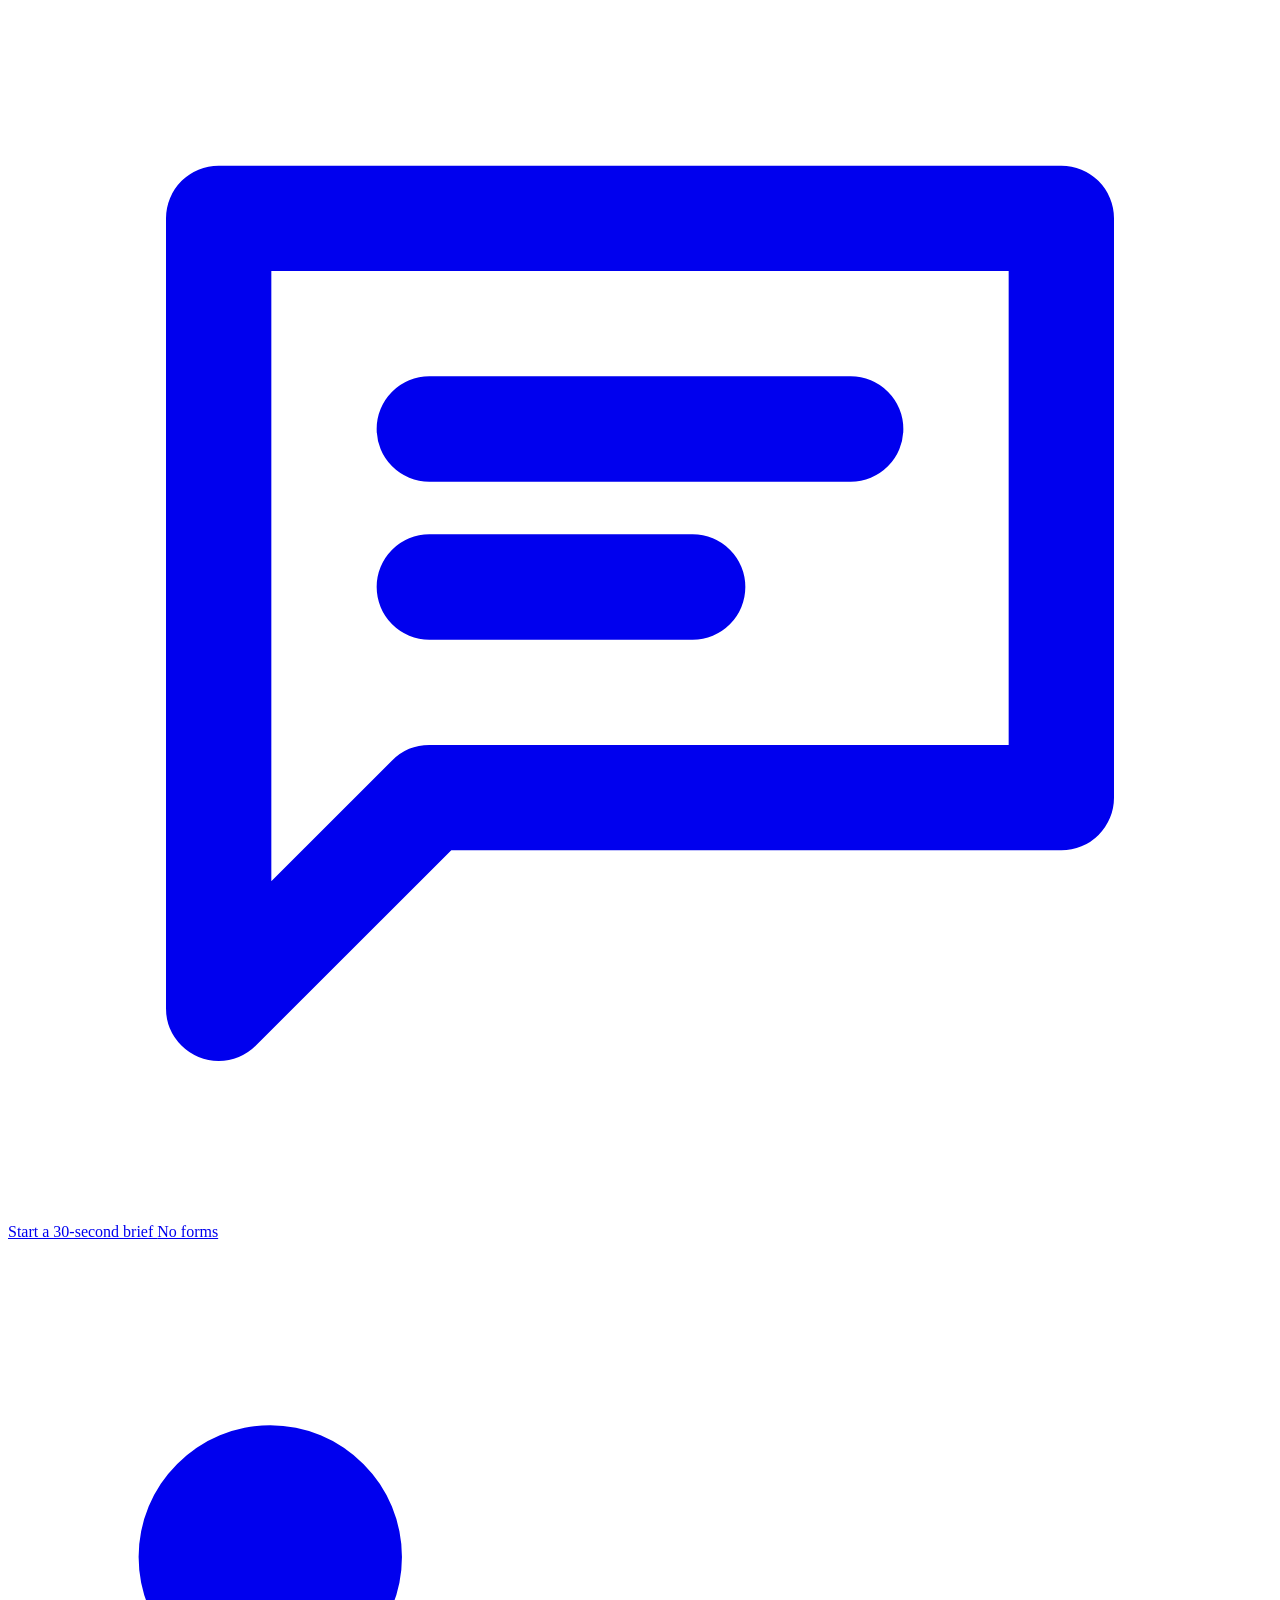
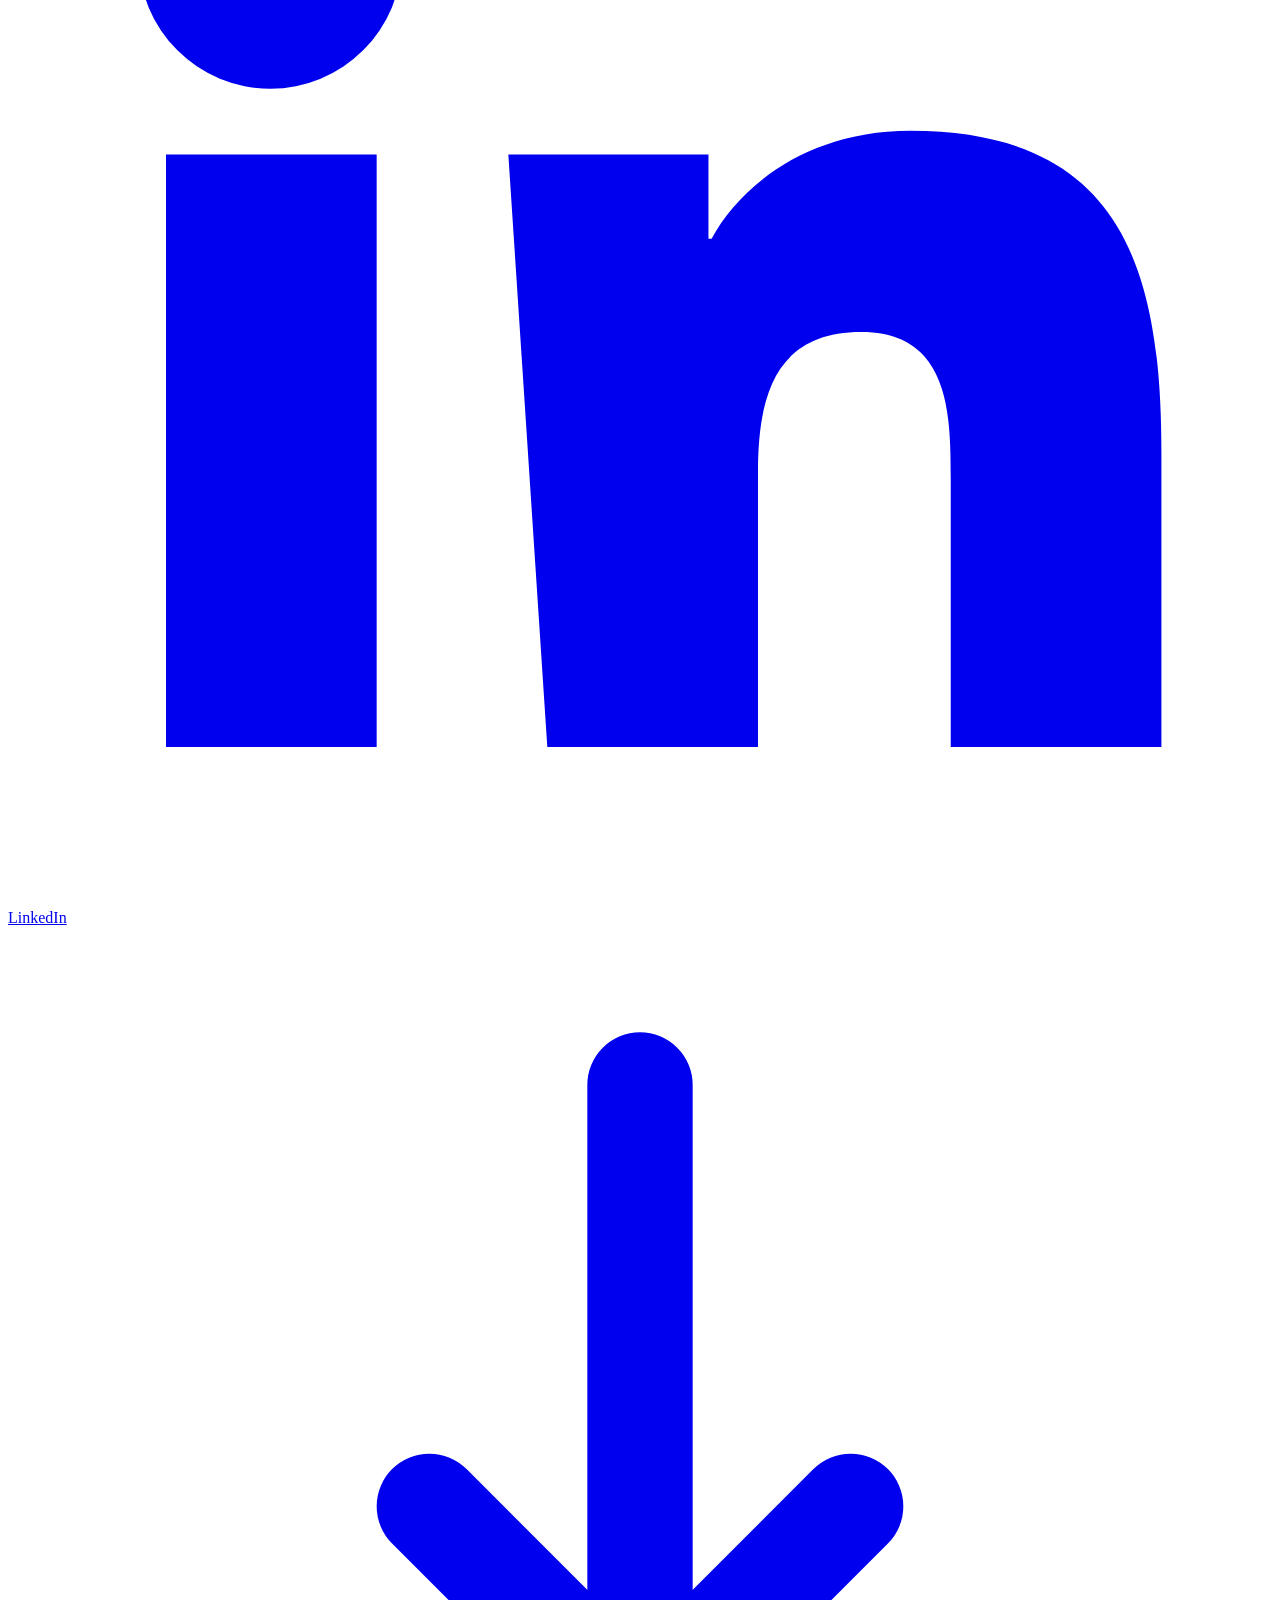
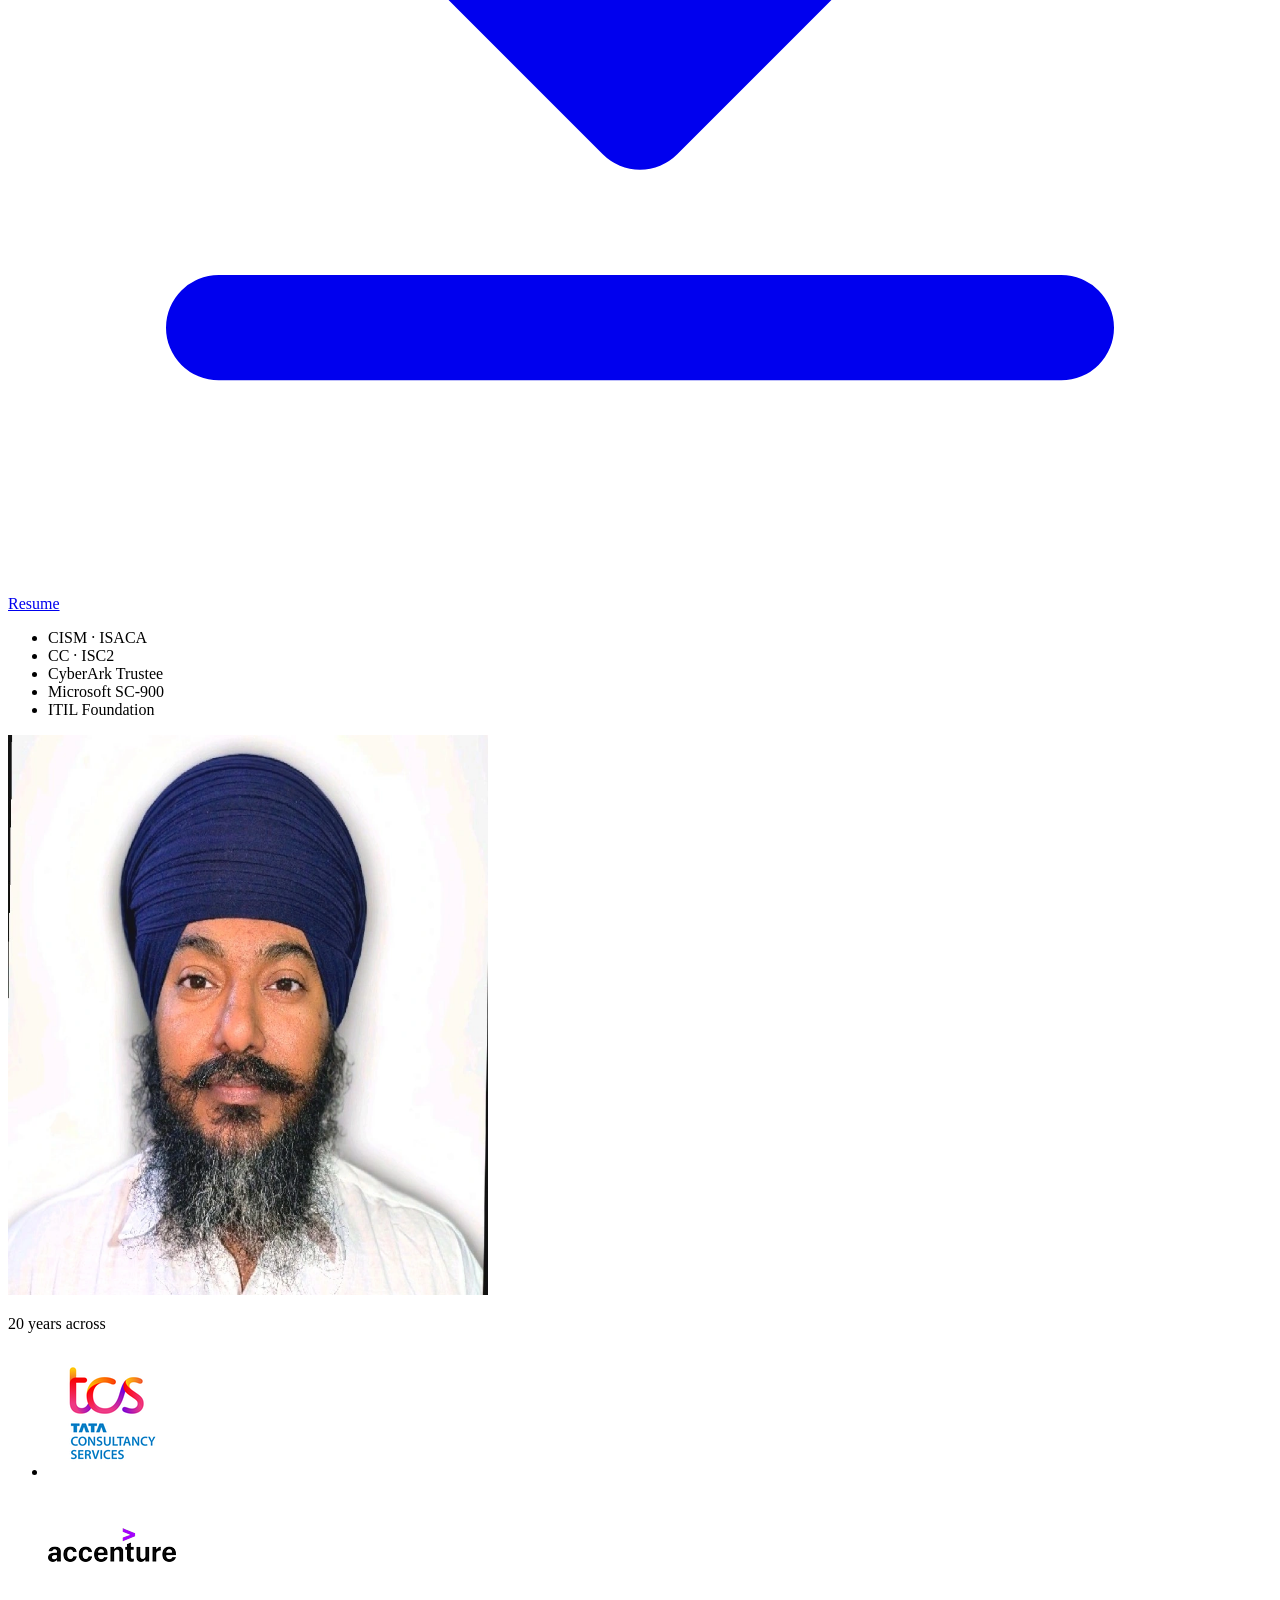
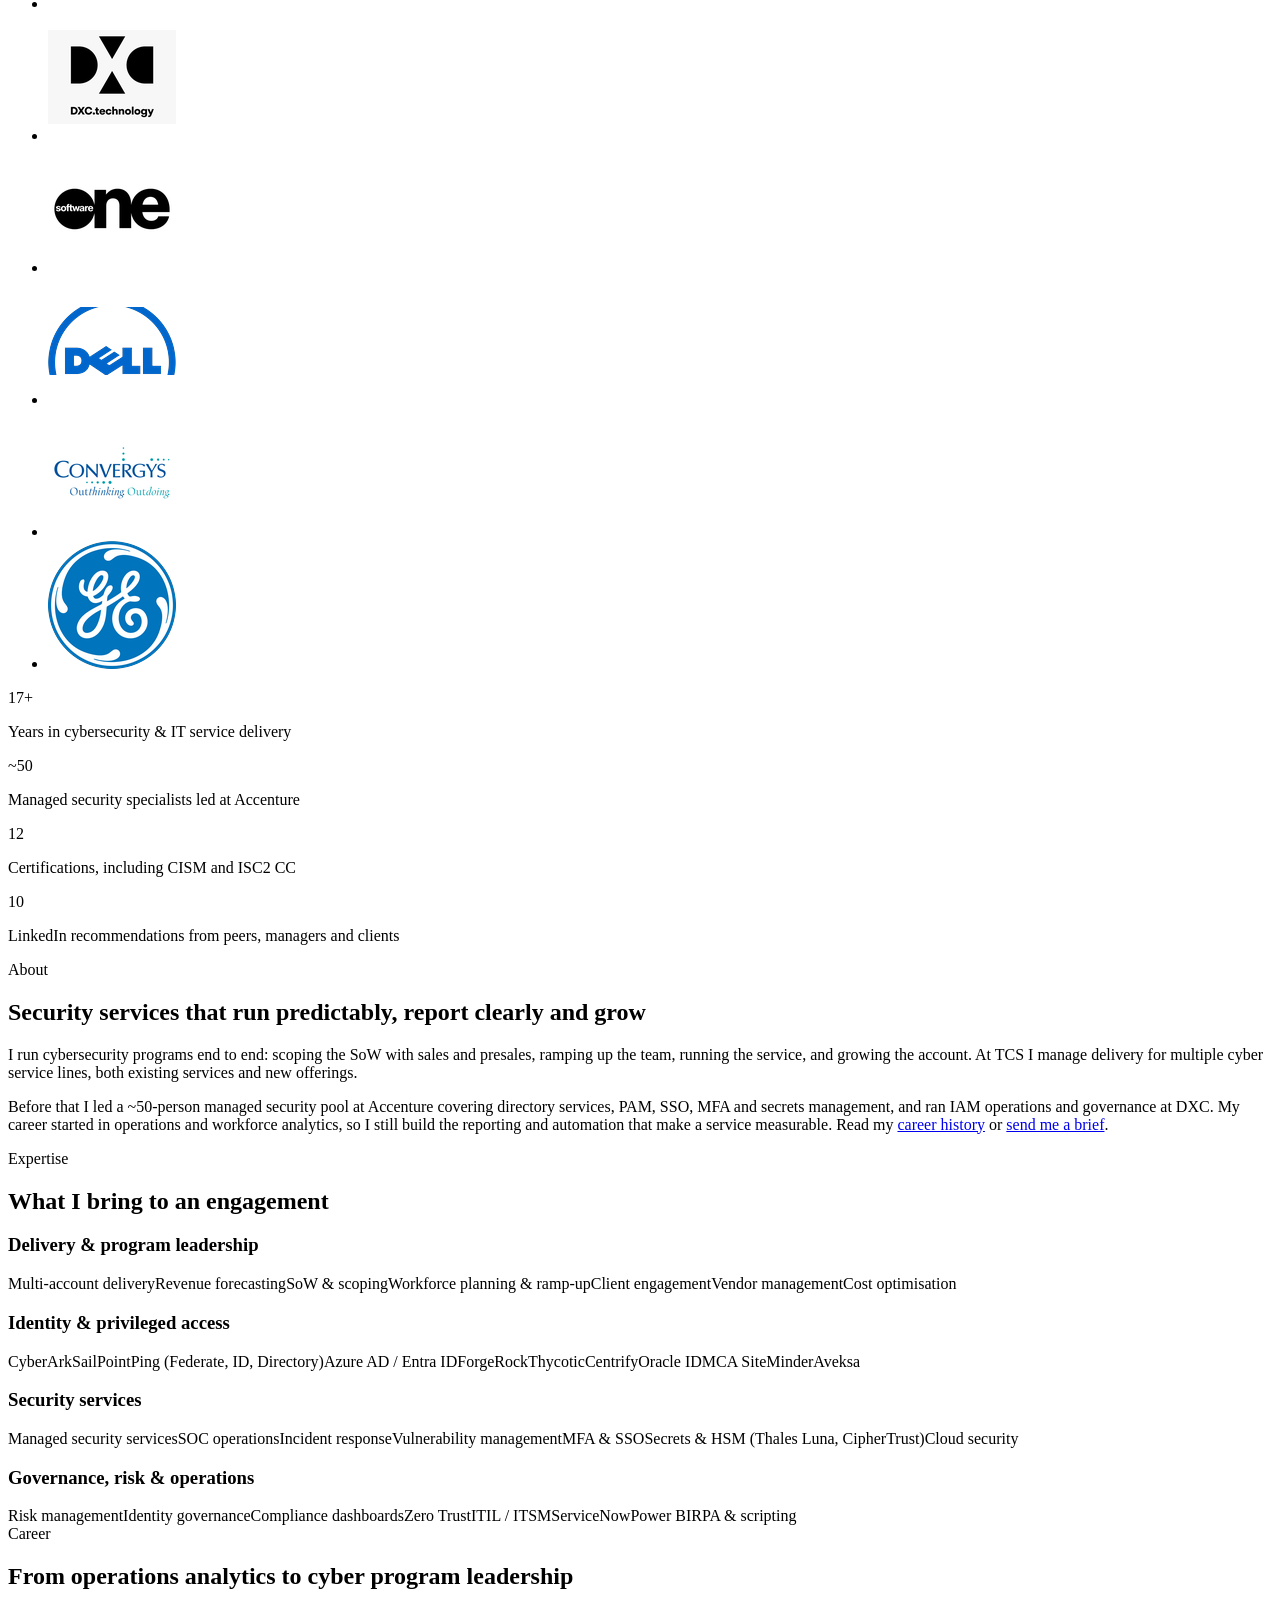
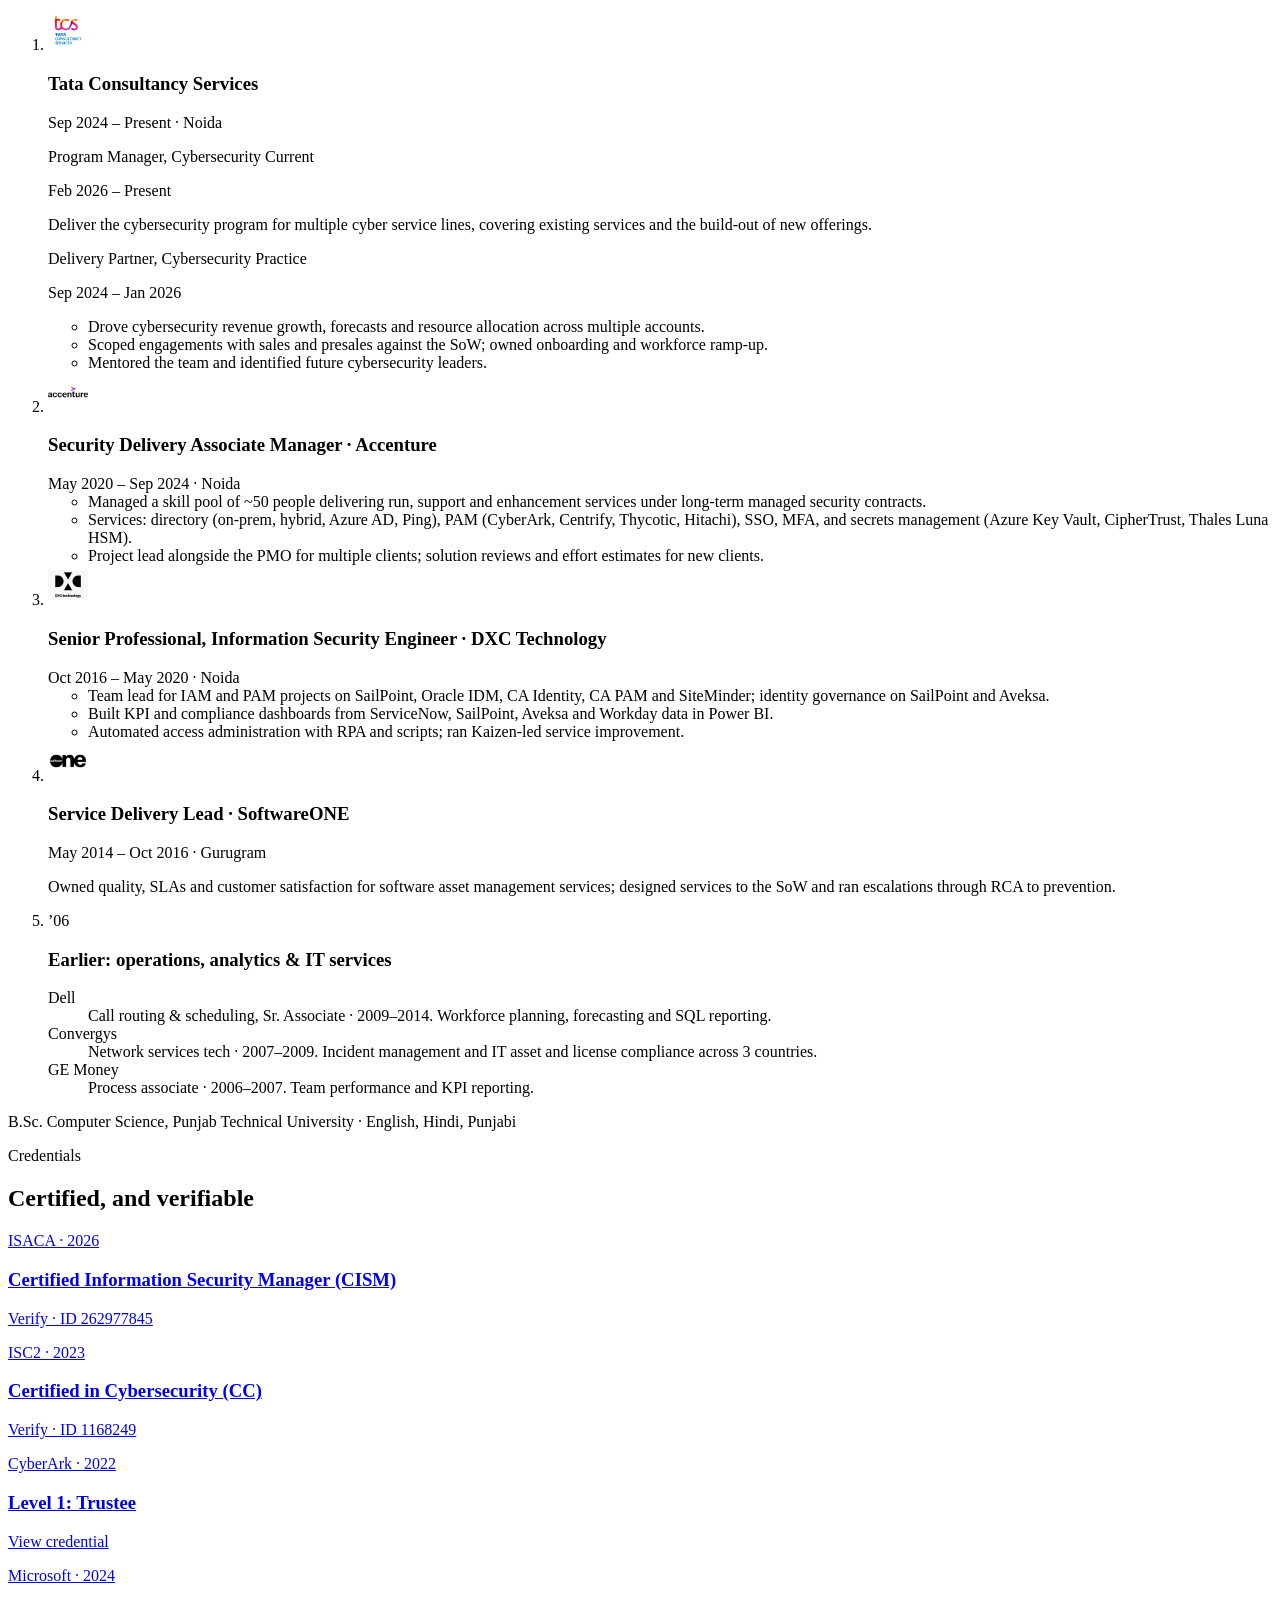
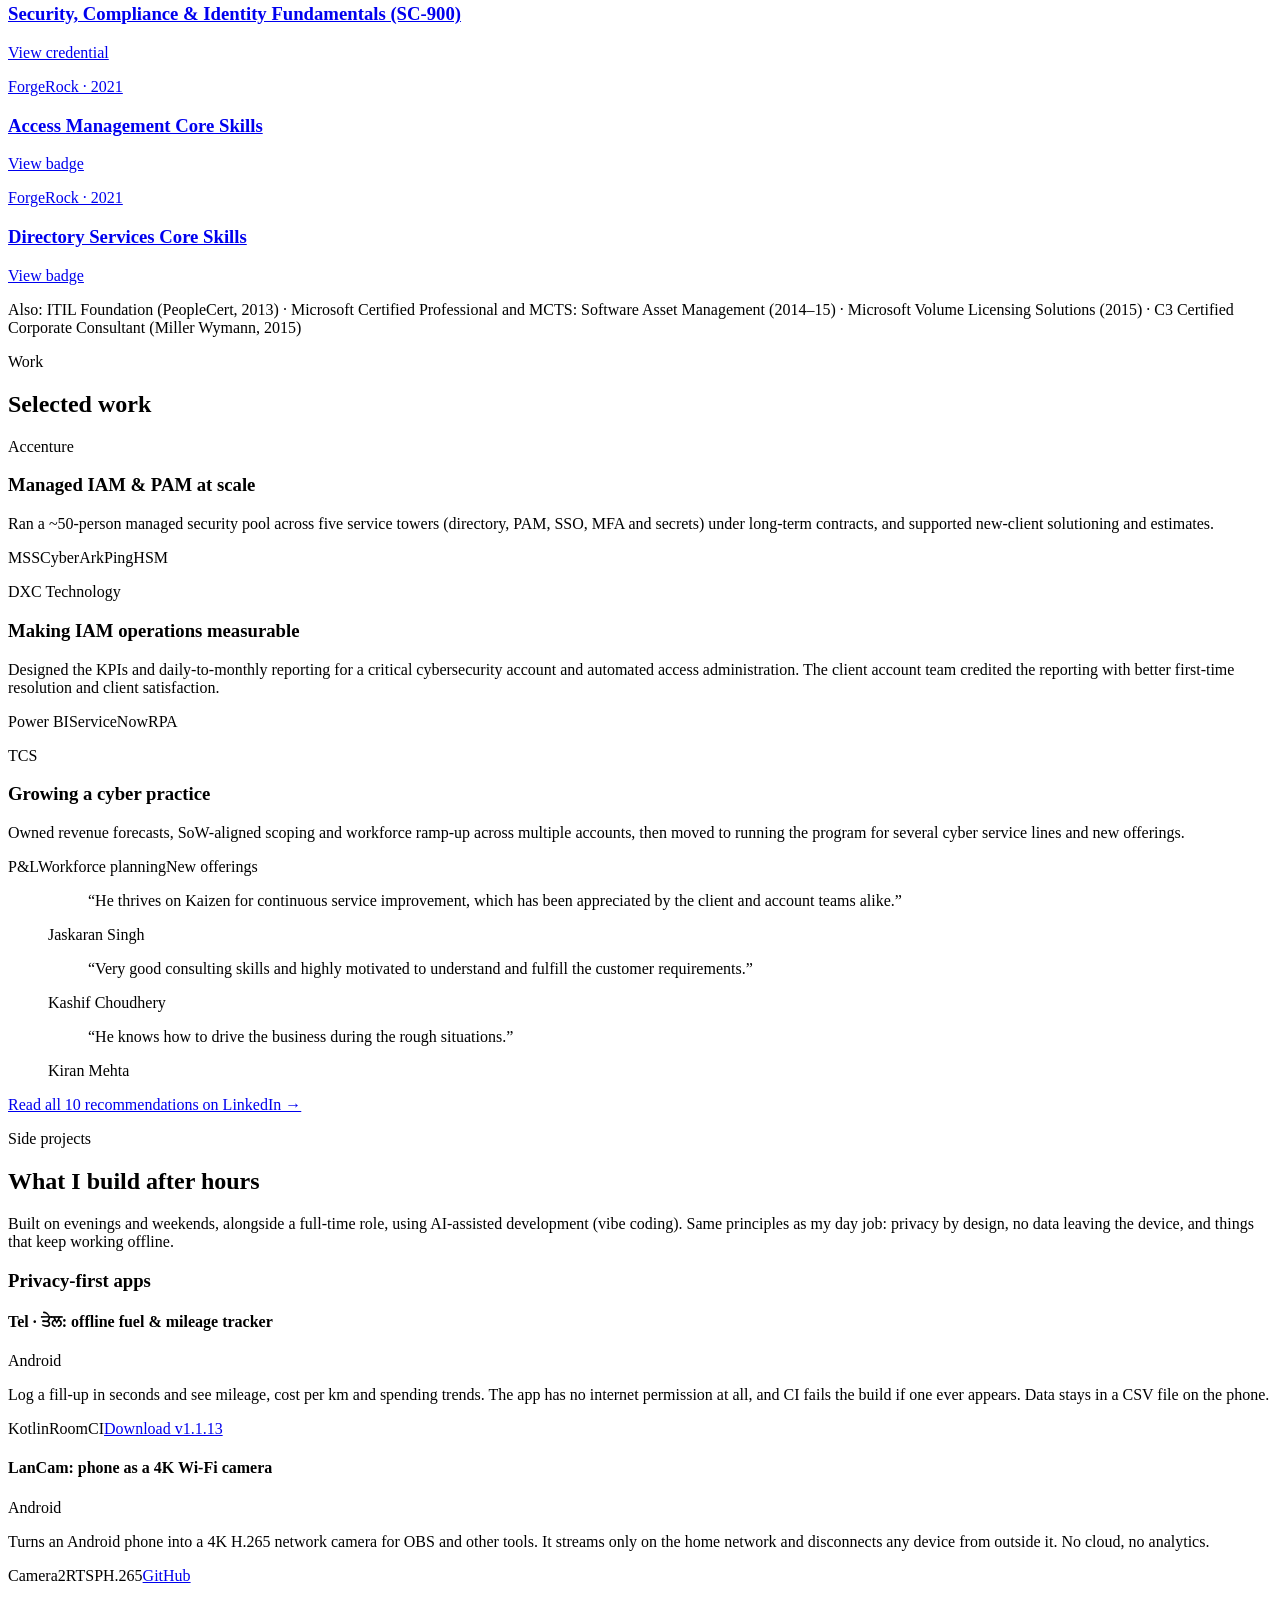
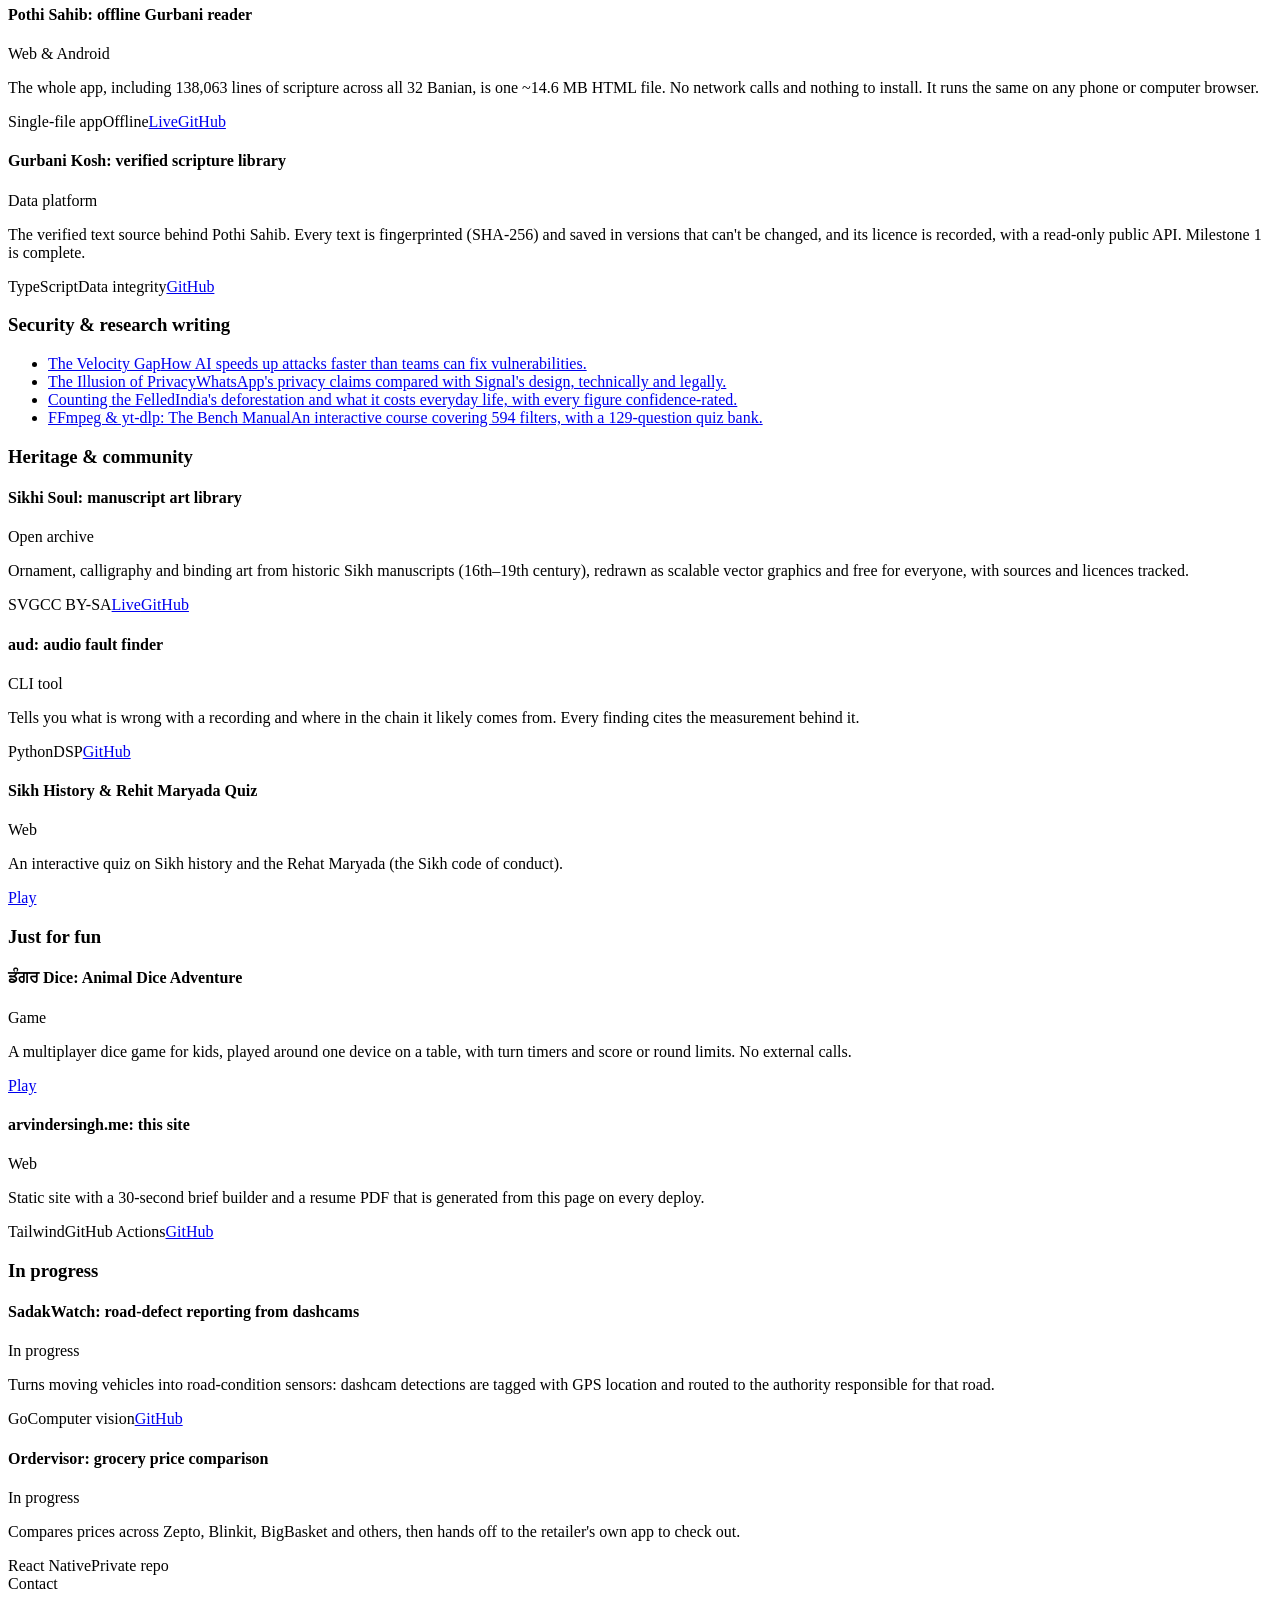
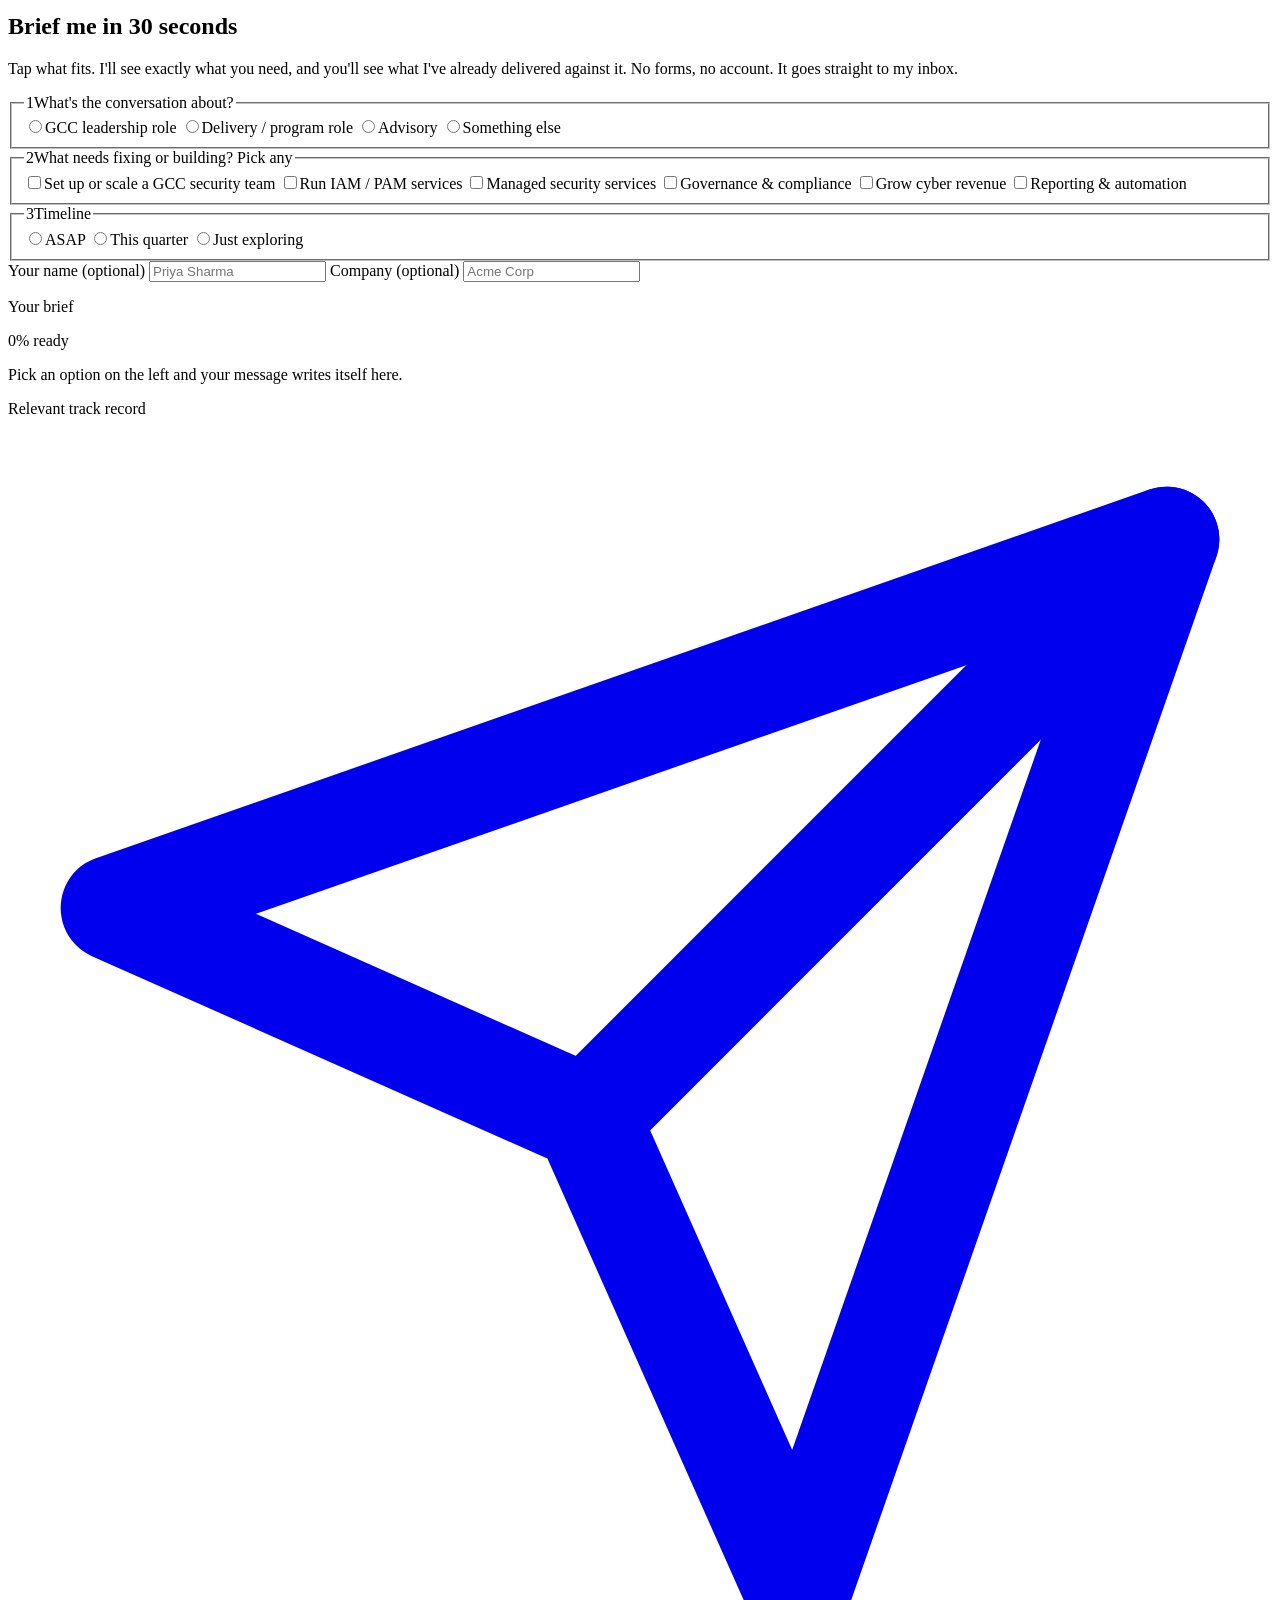
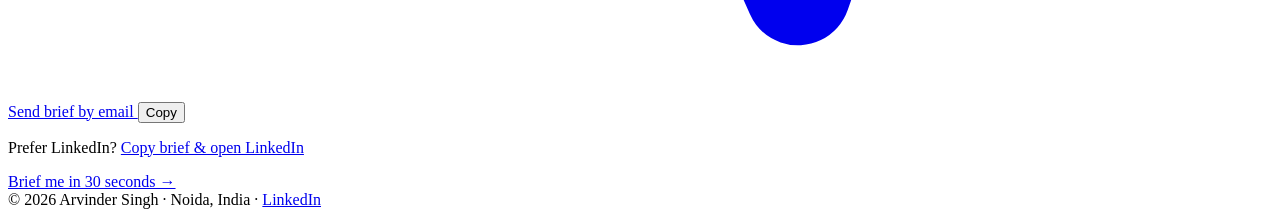
==== commit 9613ba4a: "Add Side projects section; deploy articles, games and sikhi pages - New "Side projects" section (vib" ====
--- a/index.html
+++ b/index.html
@@ -66,6 +66,7 @@
       <a class="nav-link" href="#career">Career</a>
       <a class="nav-link" href="#credentials">Credentials</a>
       <a class="nav-link" href="#work">Work</a>
+      <a class="nav-link" href="#projects">Projects</a>
       <a class="nav-link" href="#contact">Contact</a>
     </nav>
 
@@ -94,6 +95,7 @@
       <a class="nav-link" href="#career">Career</a>
       <a class="nav-link" href="#credentials">Credentials</a>
       <a class="nav-link" href="#work">Work</a>
+      <a class="nav-link" href="#projects">Projects</a>
       <a class="nav-link" href="#contact">Contact</a>
     </div>
   </nav>
@@ -392,6 +394,92 @@
   <p class="mt-4 text-sm"><a class="link-inline" href="https://www.linkedin.com/in/arvinderss/details/recommendations/" target="_blank" rel="noopener noreferrer">Read all 10 recommendations on LinkedIn &rarr;</a></p>
 </section>
 
+<!-- ============ SIDE PROJECTS ============ -->
+<section id="projects" class="section pt-0">
+  <span class="badge">Side projects</span>
+  <h2 class="section-title">What I build after hours</h2>
+  <p class="mt-4 max-w-3xl text-lg">Built on evenings and weekends, alongside a full-time role, using AI-assisted development (vibe coding). Same principles as my day job: privacy by design, no data leaving the device, and things that keep working offline.</p>
+
+  <h3 class="proj-group">Privacy-first apps</h3>
+  <div class="mt-4 grid gap-5 md:grid-cols-2">
+    <article class="card proj">
+      <div class="proj-head"><h4 class="proj-title">Tel · ਤੇਲ: offline fuel &amp; mileage tracker</h4><span class="proj-tag">Android</span></div>
+      <p class="mt-2">Log a fill-up in seconds and see mileage, cost per km and spending trends. The app has no internet permission at all, and CI fails the build if one ever appears. Data stays in a CSV file on the phone.</p>
+      <div class="proj-foot"><span class="chip">Kotlin</span><span class="chip">Room</span><span class="chip">CI</span><a class="proj-link" href="https://github.com/arvinderss/tel/releases" target="_blank" rel="noopener noreferrer">Download v1.1.13</a></div>
+    </article>
+    <article class="card proj">
+      <div class="proj-head"><h4 class="proj-title">LanCam: phone as a 4K Wi-Fi camera</h4><span class="proj-tag">Android</span></div>
+      <p class="mt-2">Turns an Android phone into a 4K H.265 network camera for OBS and other tools. It streams only on the home network and disconnects any device from outside it. No cloud, no analytics.</p>
+      <div class="proj-foot"><span class="chip">Camera2</span><span class="chip">RTSP</span><span class="chip">H.265</span><a class="proj-link" href="https://github.com/arvinderss/lan-cam" target="_blank" rel="noopener noreferrer">GitHub</a></div>
+    </article>
+    <article class="card proj">
+      <div class="proj-head"><h4 class="proj-title">Pothi Sahib: offline Gurbani reader</h4><span class="proj-tag">Web &amp; Android</span></div>
+      <p class="mt-2">The whole app, including 138,063 lines of scripture across all 32 Banian, is one ~14.6 MB HTML file. No network calls and nothing to install. It runs the same on any phone or computer browser.</p>
+      <div class="proj-foot"><span class="chip">Single-file app</span><span class="chip">Offline</span><span class="ml-auto flex gap-4"><a class="proj-link" href="https://arvinderss.github.io/gurbani/" target="_blank" rel="noopener noreferrer">Live</a><a class="proj-link" href="https://github.com/arvinderss/gurbani" target="_blank" rel="noopener noreferrer">GitHub</a></span></div>
+    </article>
+    <article class="card proj">
+      <div class="proj-head"><h4 class="proj-title">Gurbani Kosh: verified scripture library</h4><span class="proj-tag">Data platform</span></div>
+      <p class="mt-2">The verified text source behind Pothi Sahib. Every text is fingerprinted (SHA-256) and saved in versions that can't be changed, and its licence is recorded, with a read-only public API. Milestone 1 is complete.</p>
+      <div class="proj-foot"><span class="chip">TypeScript</span><span class="chip">Data integrity</span><a class="proj-link" href="https://github.com/arvinderss/pothisahib" target="_blank" rel="noopener noreferrer">GitHub</a></div>
+    </article>
+  </div>
+
+  <h3 class="proj-group">Security &amp; research writing</h3>
+  <ul class="mt-4 grid gap-3 md:grid-cols-2">
+    <li><a class="card proj-row group" href="/articles/ai-threat-velocity-vs-remediation.html"><span class="proj-title group-hover:underline">The Velocity Gap</span><span class="mt-1 block text-sm">How AI speeds up attacks faster than teams can fix vulnerabilities.</span></a></li>
+    <li><a class="card proj-row group" href="/articles/whatsapp-vs-signal.html"><span class="proj-title group-hover:underline">The Illusion of Privacy</span><span class="mt-1 block text-sm">WhatsApp's privacy claims compared with Signal's design, technically and legally.</span></a></li>
+    <li><a class="card proj-row group" href="/articles/india-deforestation-events.html"><span class="proj-title group-hover:underline">Counting the Felled</span><span class="mt-1 block text-sm">India's deforestation and what it costs everyday life, with every figure confidence-rated.</span></a></li>
+    <li><a class="card proj-row group" href="/articles/ffmpeg-ytdlp-bench-manual.html"><span class="proj-title group-hover:underline">FFmpeg &amp; yt-dlp: The Bench Manual</span><span class="mt-1 block text-sm">An interactive course covering 594 filters, with a 129-question quiz bank.</span></a></li>
+  </ul>
+
+  <h3 class="proj-group">Heritage &amp; community</h3>
+  <div class="mt-4 grid gap-5 md:grid-cols-2">
+    <article class="card proj">
+      <div class="proj-head"><h4 class="proj-title">Sikhi Soul: manuscript art library</h4><span class="proj-tag">Open archive</span></div>
+      <p class="mt-2">Ornament, calligraphy and binding art from historic Sikh manuscripts (16th–19th century), redrawn as scalable vector graphics and free for everyone, with sources and licences tracked.</p>
+      <div class="proj-foot"><span class="chip">SVG</span><span class="chip">CC BY-SA</span><span class="ml-auto flex gap-4"><a class="proj-link" href="https://arvinderss.github.io/sikhisoul/" target="_blank" rel="noopener noreferrer">Live</a><a class="proj-link" href="https://github.com/arvinderss/sikhisoul" target="_blank" rel="noopener noreferrer">GitHub</a></span></div>
+    </article>
+    <article class="card proj">
+      <div class="proj-head"><h4 class="proj-title">aud: audio fault finder</h4><span class="proj-tag">CLI tool</span></div>
+      <p class="mt-2">Tells you what is wrong with a recording and where in the chain it likely comes from. Every finding cites the measurement behind it.</p>
+      <div class="proj-foot"><span class="chip">Python</span><span class="chip">DSP</span><a class="proj-link" href="https://github.com/arvinderss/aud" target="_blank" rel="noopener noreferrer">GitHub</a></div>
+    </article>
+    <article class="card proj">
+      <div class="proj-head"><h4 class="proj-title">Sikh History &amp; Rehit Maryada Quiz</h4><span class="proj-tag">Web</span></div>
+      <p class="mt-2">An interactive quiz on Sikh history and the Rehat Maryada (the Sikh code of conduct).</p>
+      <div class="proj-foot"><a class="proj-link" href="/sikhi/sikh-quiz.html">Play</a></div>
+    </article>
+  </div>
+
+  <h3 class="proj-group">Just for fun</h3>
+  <div class="mt-4 grid gap-5 md:grid-cols-2">
+    <article class="card proj">
+      <div class="proj-head"><h4 class="proj-title">ਡੰਗਰ Dice: Animal Dice Adventure</h4><span class="proj-tag">Game</span></div>
+      <p class="mt-2">A multiplayer dice game for kids, played around one device on a table, with turn timers and score or round limits. No external calls.</p>
+      <div class="proj-foot"><a class="proj-link" href="/games/animal-dice-v3.html">Play</a></div>
+    </article>
+    <article class="card proj">
+      <div class="proj-head"><h4 class="proj-title">arvindersingh.me: this site</h4><span class="proj-tag">Web</span></div>
+      <p class="mt-2">Static site with a 30-second brief builder and a resume PDF that is generated from this page on every deploy.</p>
+      <div class="proj-foot"><span class="chip">Tailwind</span><span class="chip">GitHub Actions</span><a class="proj-link" href="https://github.com/arvinderss/website" target="_blank" rel="noopener noreferrer">GitHub</a></div>
+    </article>
+  </div>
+
+  <h3 class="proj-group">In progress</h3>
+  <div class="mt-4 grid gap-5 md:grid-cols-2">
+    <article class="card proj border-dashed">
+      <div class="proj-head"><h4 class="proj-title">SadakWatch: road-defect reporting from dashcams</h4><span class="proj-wip">In progress</span></div>
+      <p class="mt-2">Turns moving vehicles into road-condition sensors: dashcam detections are tagged with GPS location and routed to the authority responsible for that road.</p>
+      <div class="proj-foot"><span class="chip">Go</span><span class="chip">Computer vision</span><a class="proj-link" href="https://github.com/arvinderss/sadakwatch" target="_blank" rel="noopener noreferrer">GitHub</a></div>
+    </article>
+    <article class="card proj border-dashed">
+      <div class="proj-head"><h4 class="proj-title">Ordervisor: grocery price comparison</h4><span class="proj-wip">In progress</span></div>
+      <p class="mt-2">Compares prices across Zepto, Blinkit, BigBasket and others, then hands off to the retailer's own app to check out.</p>
+      <div class="proj-foot"><span class="chip">React Native</span><span class="proj-private">Private repo</span></div>
+    </article>
+  </div>
+</section>
+
 <!-- ============ CONTACT ============ -->
 <section id="contact" class="section pt-0">
   <div class="relative overflow-hidden rounded-2xl border border-slate-200 bg-white p-6 dark:border-slate-800/80 dark:bg-slate-900/60 sm:p-10">
